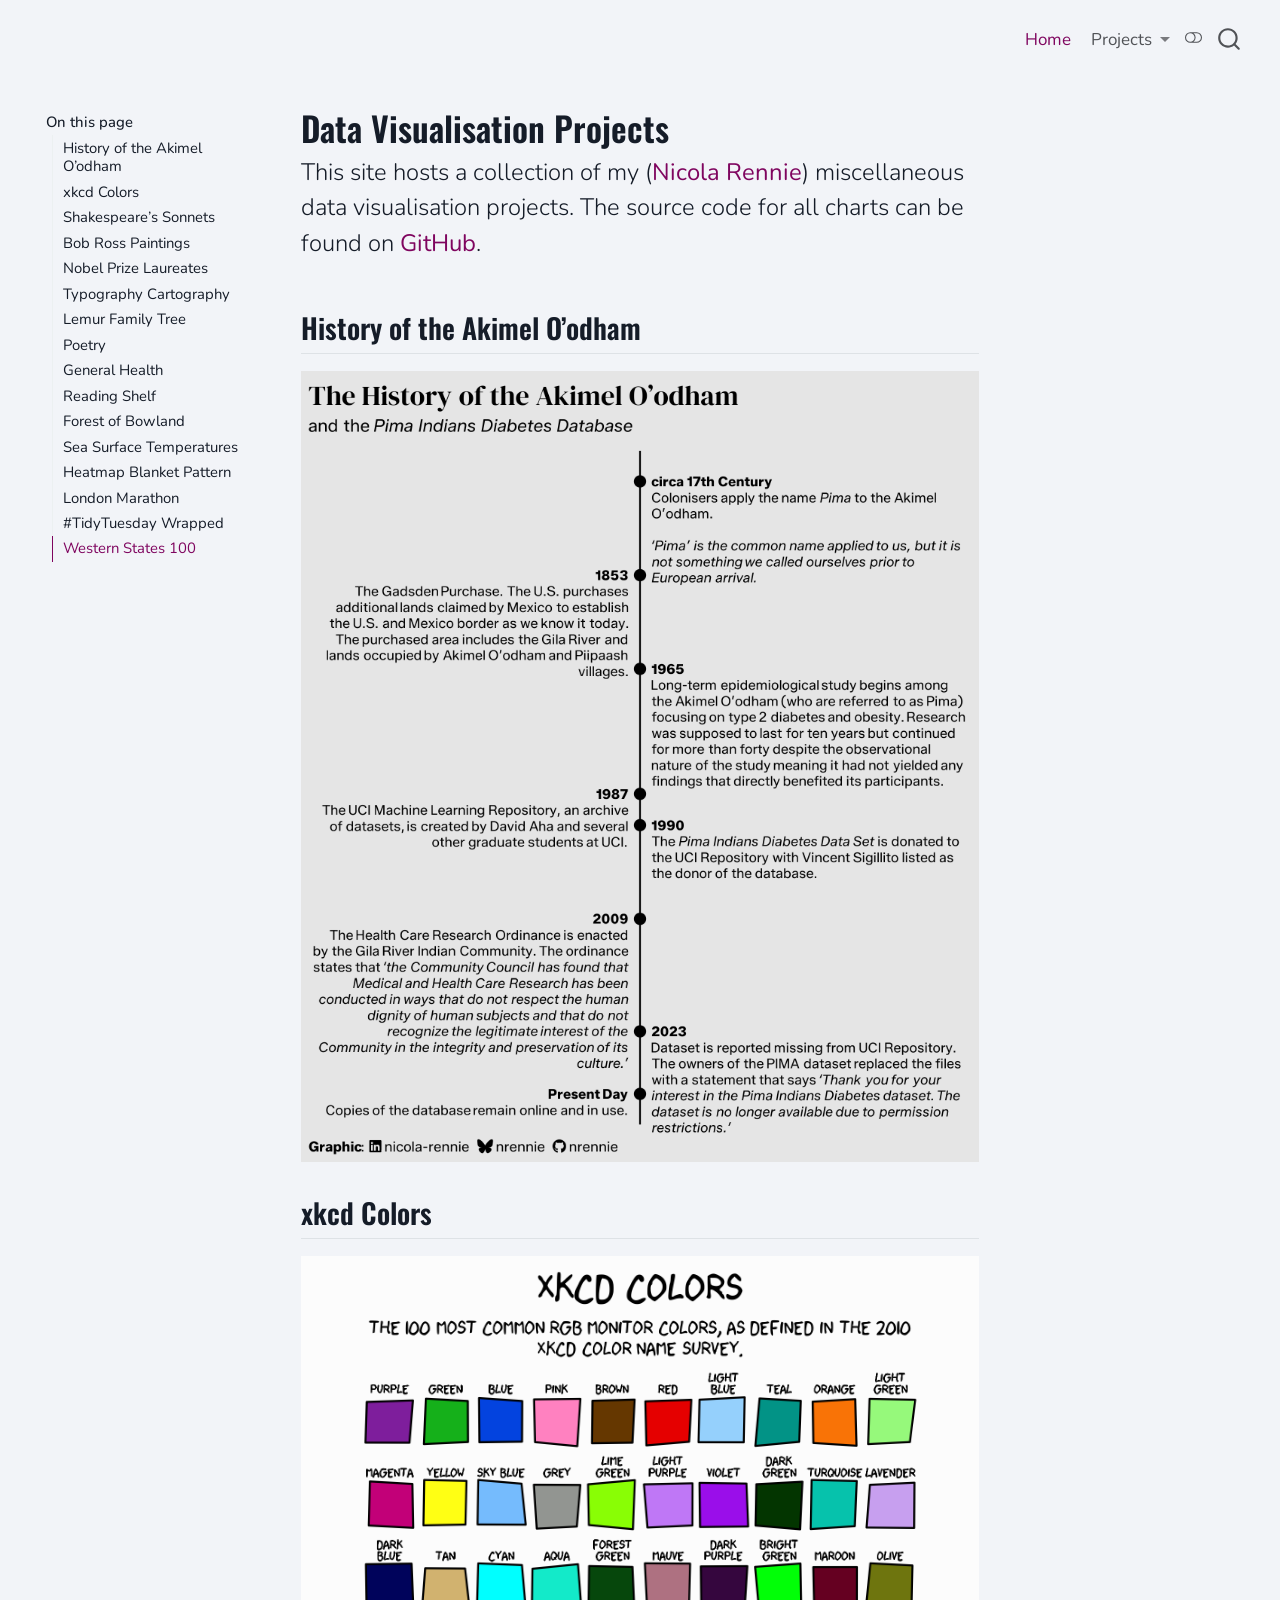
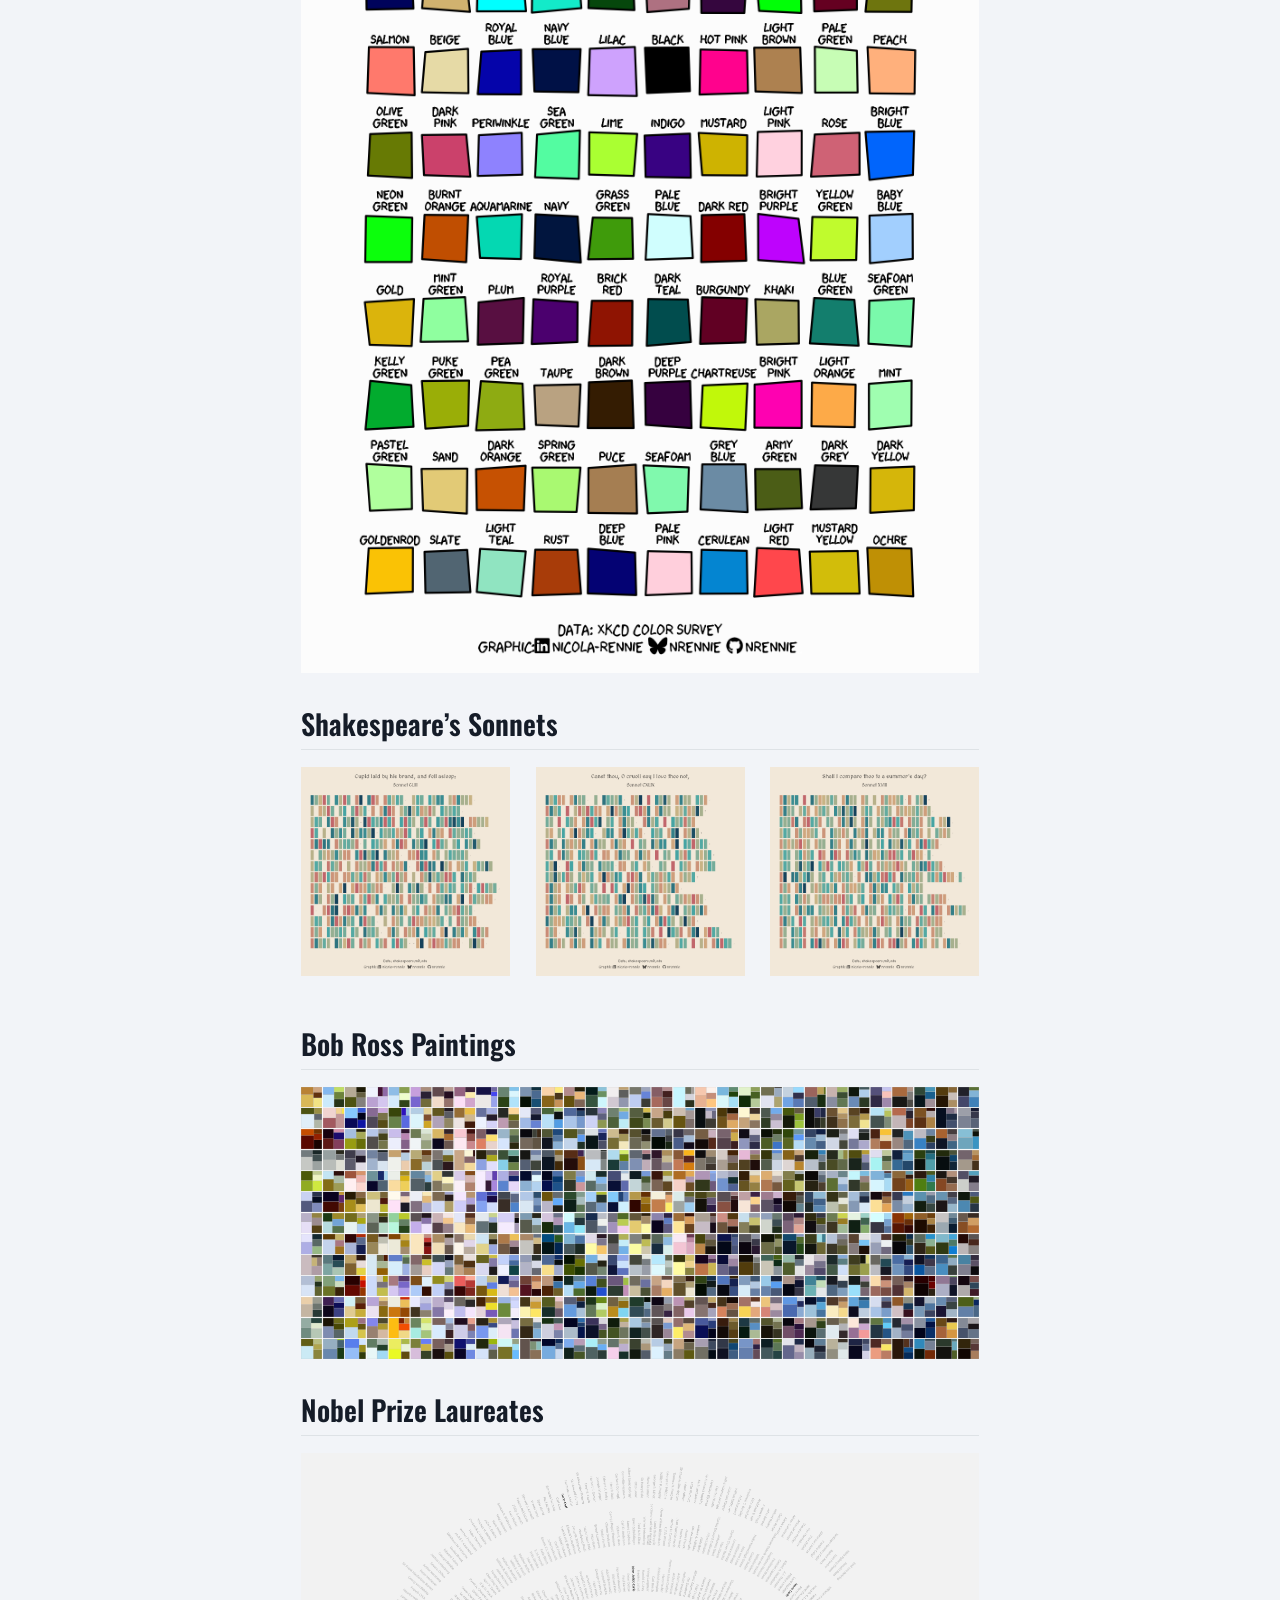
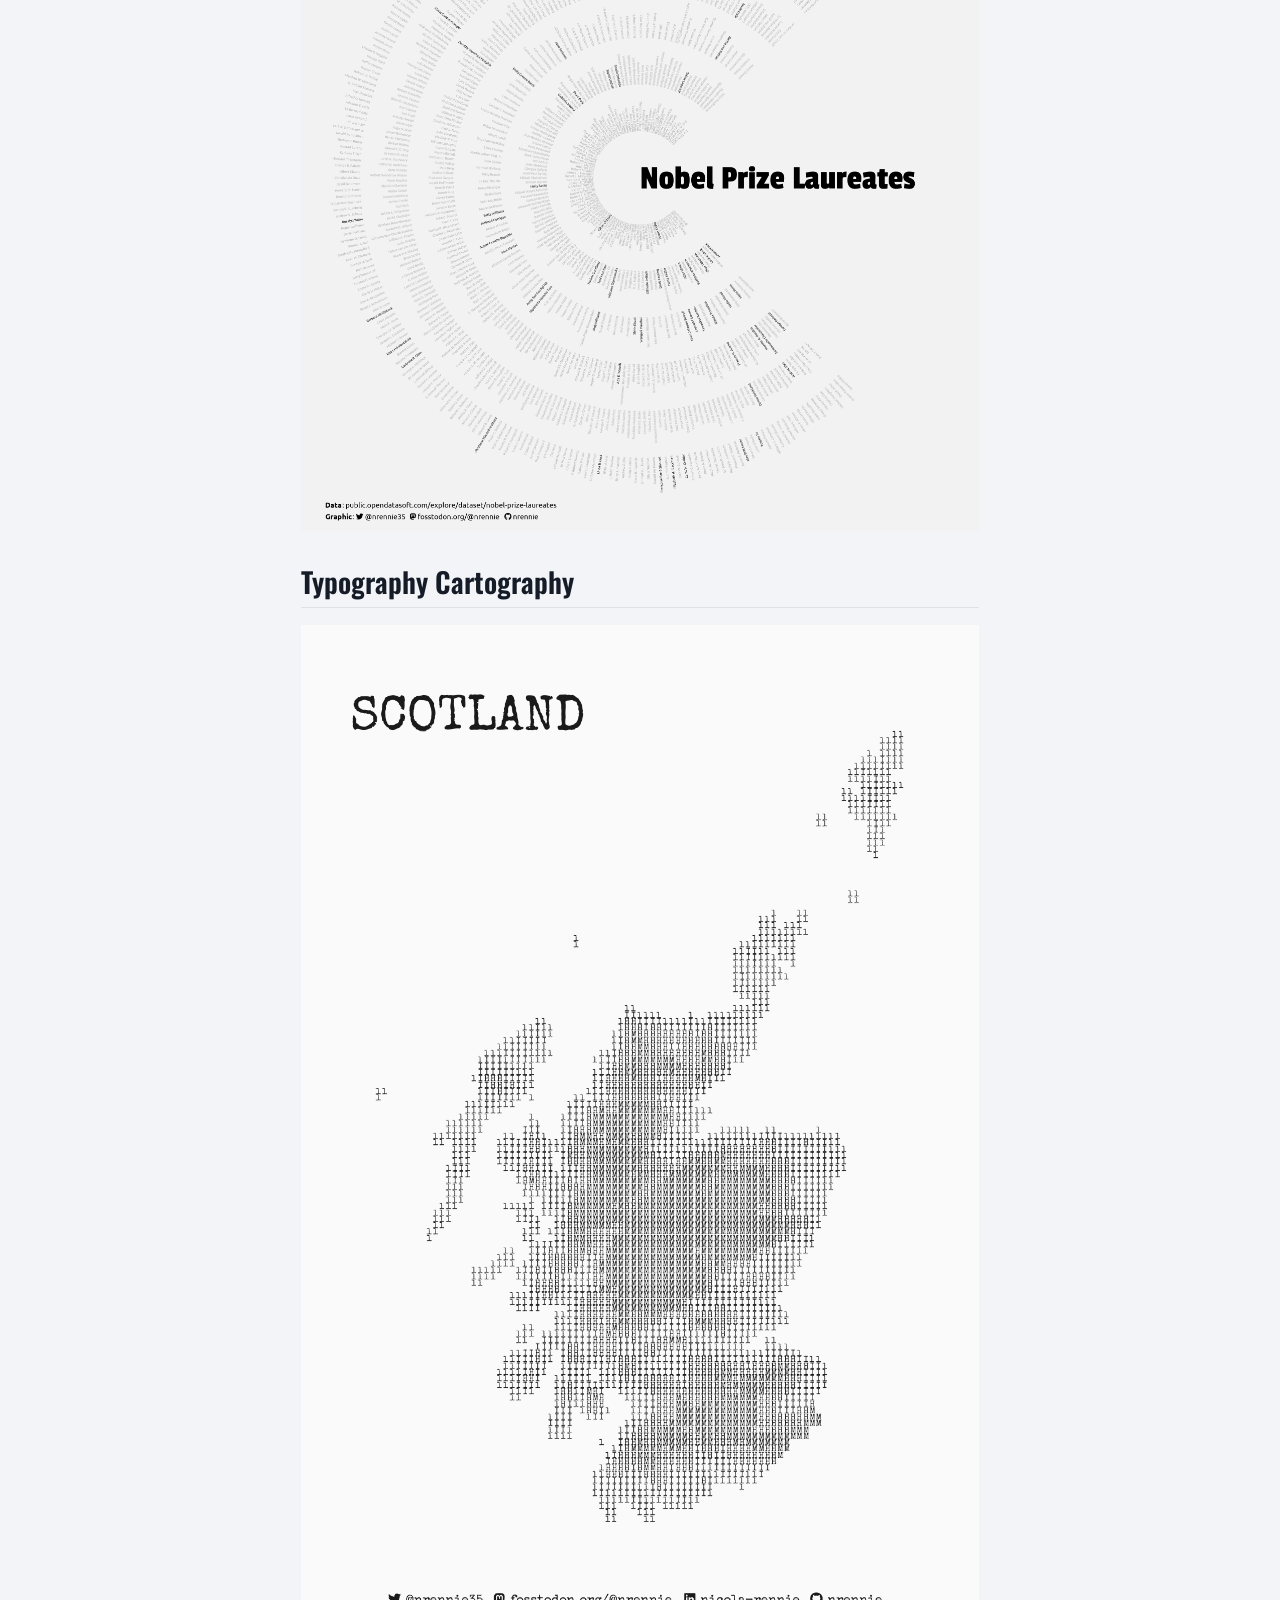
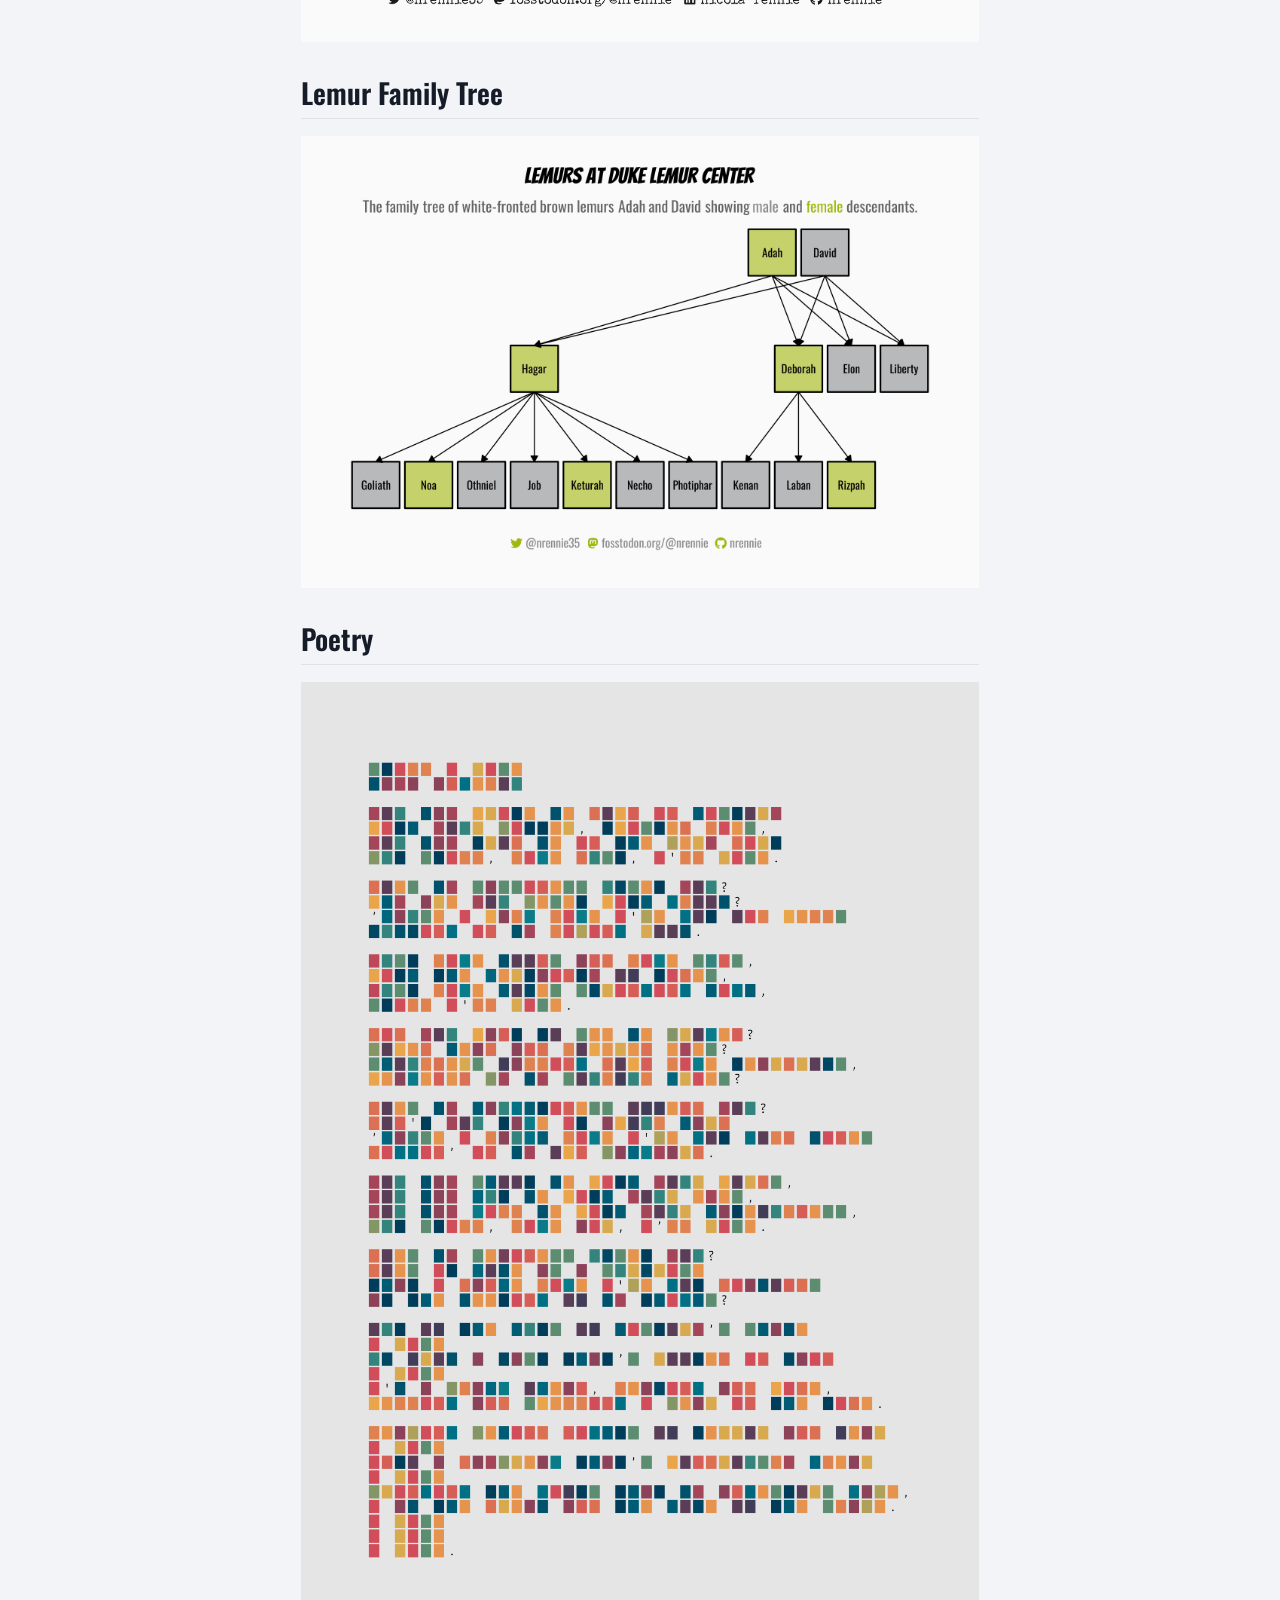
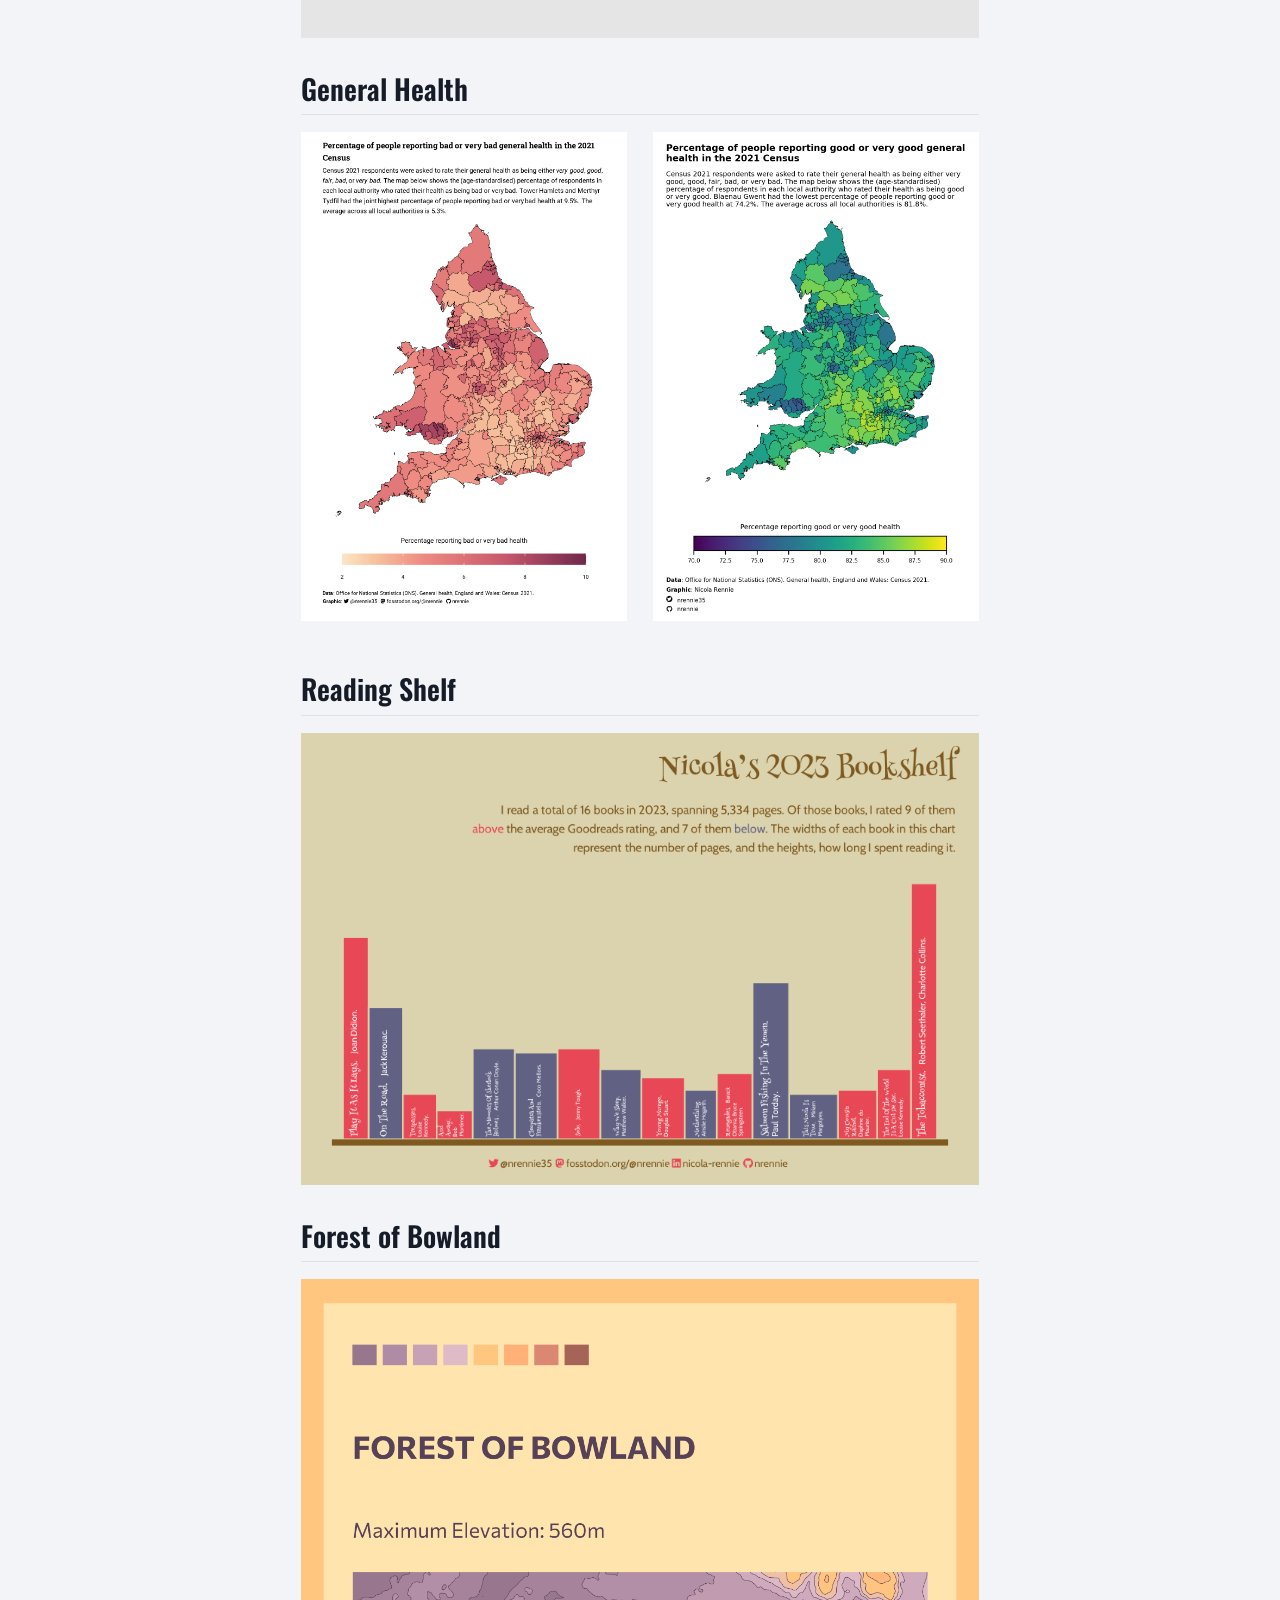
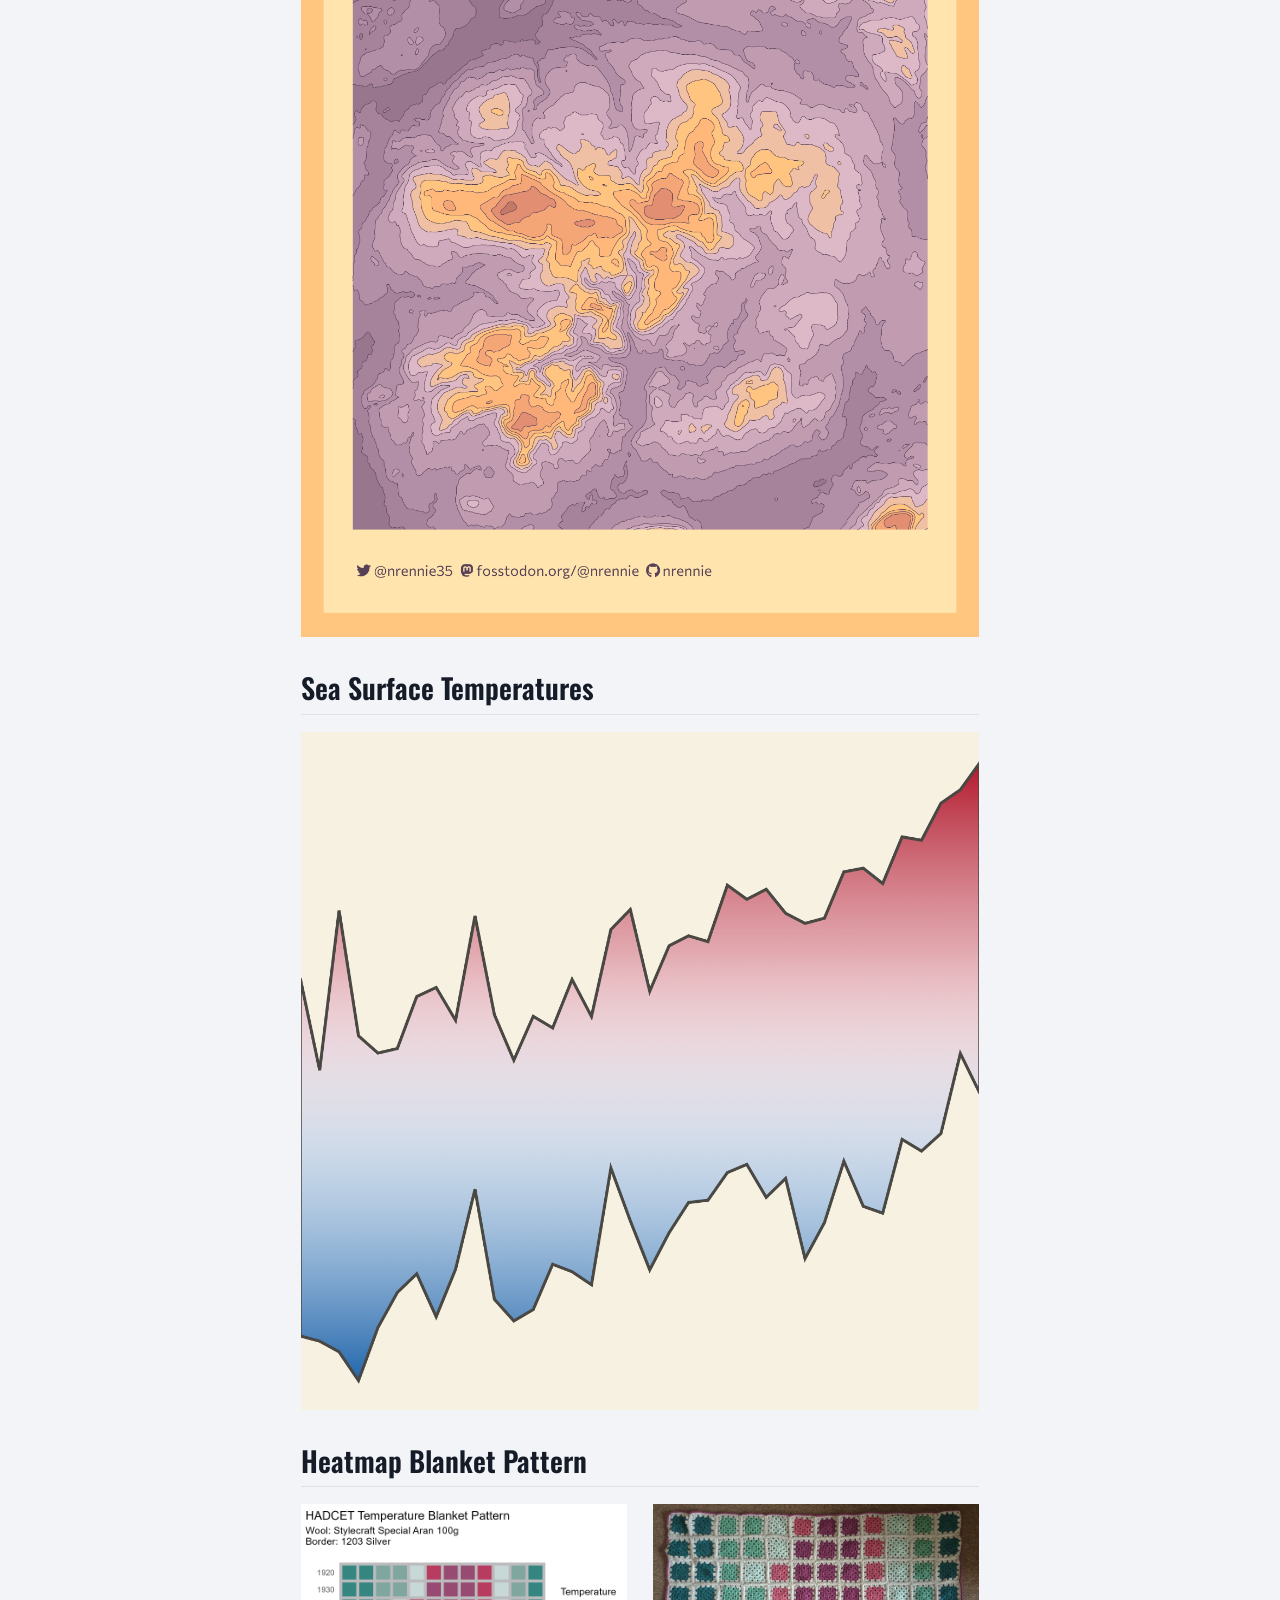
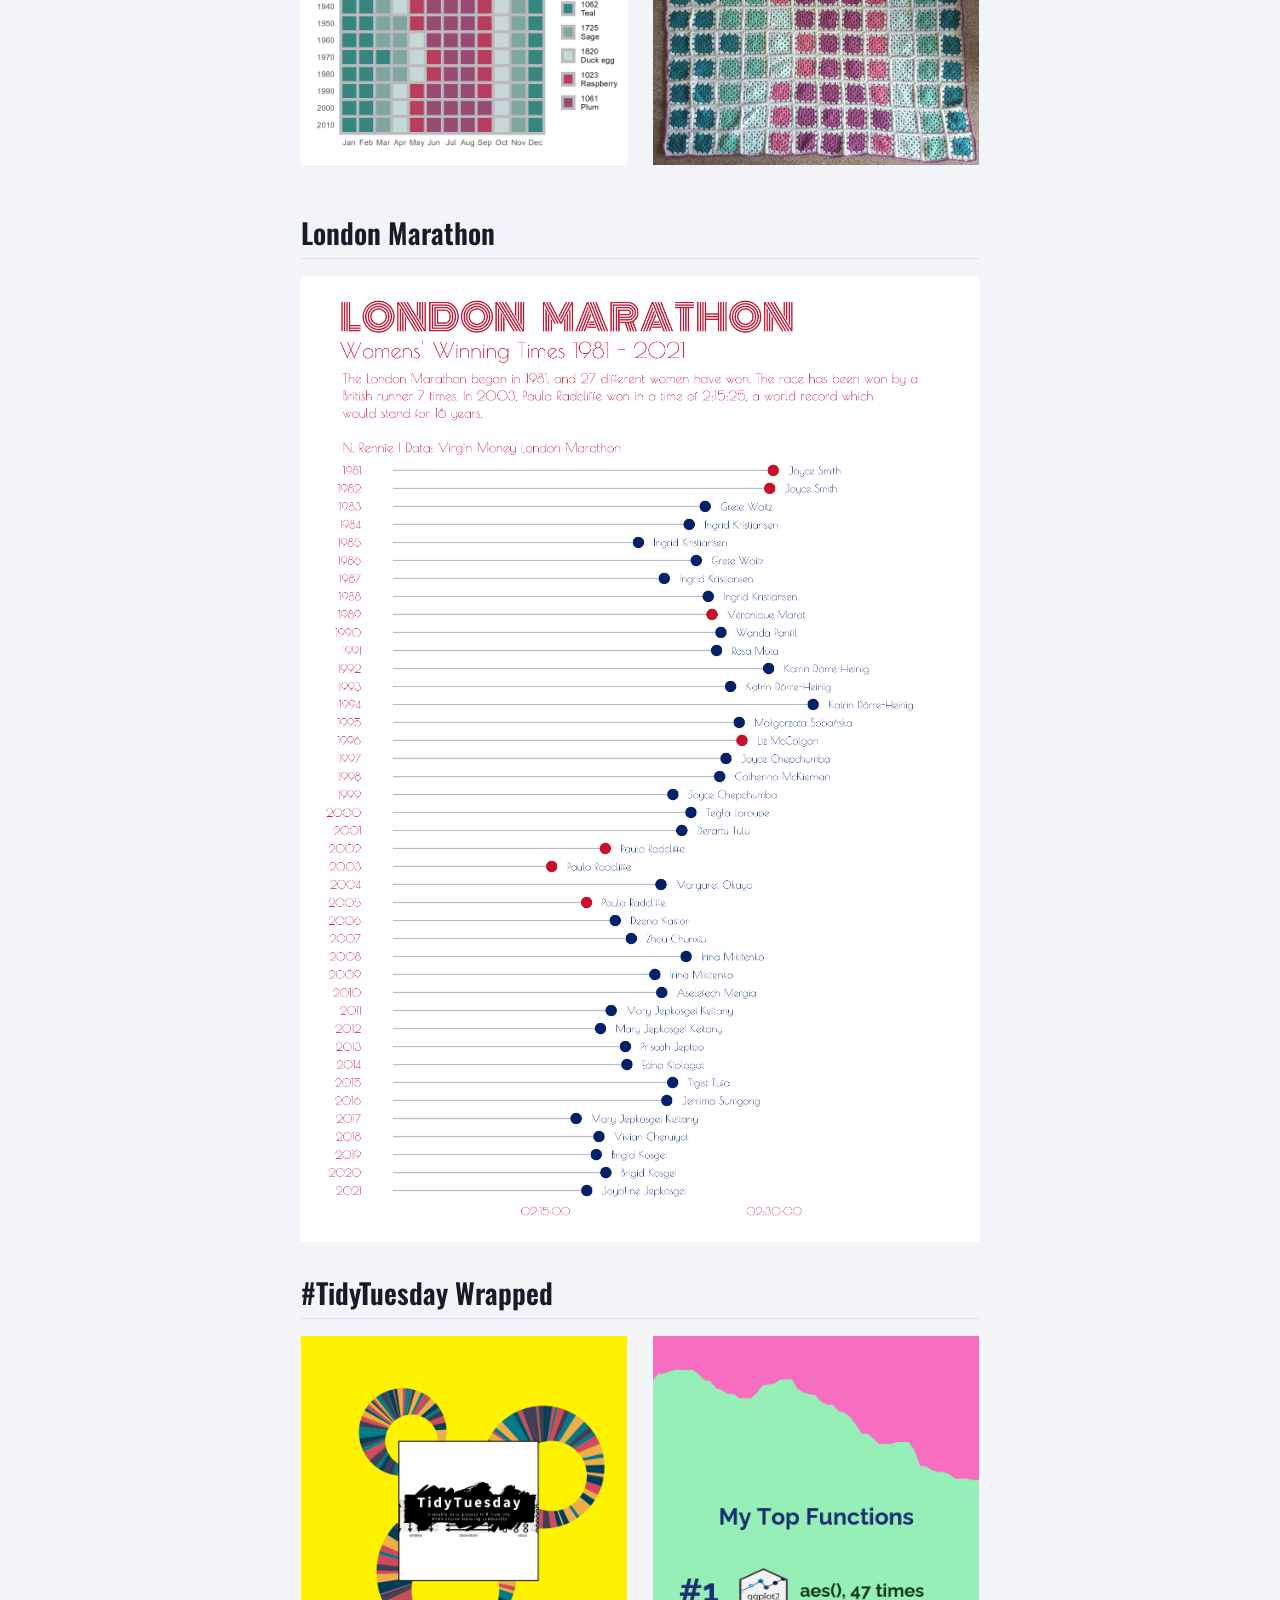
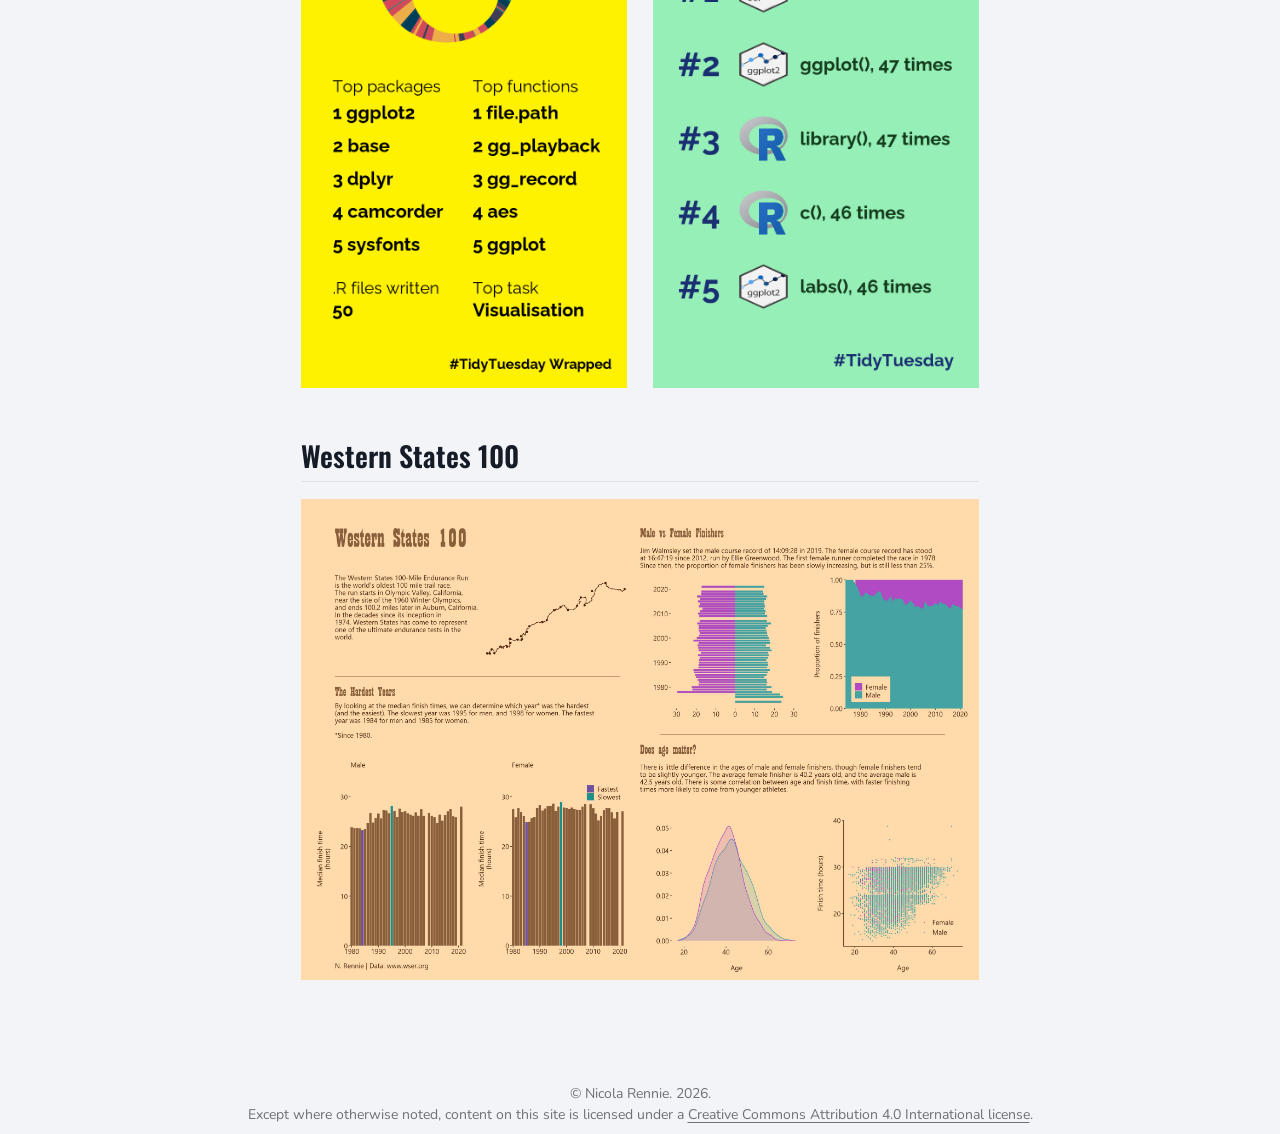
==== docs/index.html @ d9560c00 "Restructure as Quarto document" ====
<!DOCTYPE html>
<html xmlns="http://www.w3.org/1999/xhtml" lang="en" xml:lang="en"><head>

<meta charset="utf-8">
<meta name="generator" content="quarto-1.9.37">

<meta name="viewport" content="width=device-width, initial-scale=1.0, user-scalable=yes">


<title>Data Visualisation Projects</title>
<style>
/* Default styles provided by pandoc.
** See https://pandoc.org/MANUAL.html#variables-for-html for config info.
*/
code{white-space: pre-wrap;}
span.smallcaps{font-variant: small-caps;}
div.columns{display: flex; gap: min(4vw, 1.5em);}
div.column{flex: auto; overflow-x: auto;}
div.hanging-indent{margin-left: 1.5em; text-indent: -1.5em;}
ul.task-list{list-style: none;}
ul.task-list li input[type="checkbox"] {
  width: 0.8em;
  margin: 0 0.8em 0.2em -1em; /* quarto-specific, see https://github.com/quarto-dev/quarto-cli/issues/4556 */ 
  vertical-align: middle;
}
</style>


<script src="site_libs/quarto-nav/quarto-nav.js"></script>
<script src="site_libs/quarto-nav/headroom.min.js"></script>
<script src="site_libs/clipboard/clipboard.min.js"></script>
<script src="site_libs/quarto-search/autocomplete.umd.js"></script>
<script src="site_libs/quarto-search/fuse.min.js"></script>
<script src="site_libs/quarto-search/quarto-search.js"></script>
<meta name="quarto:offset" content="./">
<link href="./assets/img/favicon.ico" rel="icon">
<script src="site_libs/quarto-html/quarto.js" type="module"></script>
<script src="site_libs/quarto-html/tabsets/tabsets.js" type="module"></script>
<script src="site_libs/quarto-html/popper.min.js"></script>
<script src="site_libs/quarto-html/tippy.umd.min.js"></script>
<script src="site_libs/quarto-html/anchor.min.js"></script>
<link href="site_libs/quarto-html/tippy.css" rel="stylesheet">
<link href="site_libs/quarto-html/quarto-syntax-highlighting-7f8f88aac4f3542376d5c11b86a4c14d.css" rel="stylesheet" class="quarto-color-scheme" id="quarto-text-highlighting-styles">
<link href="site_libs/quarto-html/quarto-syntax-highlighting-dark-d0ae9245876894da5ac7e18953ecc5cc.css" rel="stylesheet" class="quarto-color-scheme quarto-color-alternate" id="quarto-text-highlighting-styles">
<link href="site_libs/quarto-html/quarto-syntax-highlighting-7f8f88aac4f3542376d5c11b86a4c14d.css" rel="stylesheet" class="quarto-color-scheme-extra" id="quarto-text-highlighting-styles">
<script src="site_libs/bootstrap/bootstrap.min.js"></script>
<link href="site_libs/bootstrap/bootstrap-icons.css" rel="stylesheet">
<link href="site_libs/bootstrap/bootstrap-d3861fdf98f8aa95721e60f5baf37413.min.css" rel="stylesheet" append-hash="true" class="quarto-color-scheme" id="quarto-bootstrap" data-mode="light">
<link href="site_libs/bootstrap/bootstrap-dark-91716ad27bab5d5574731ce54b384f18.min.css" rel="stylesheet" append-hash="true" class="quarto-color-scheme quarto-color-alternate" id="quarto-bootstrap" data-mode="dark">
<link href="site_libs/bootstrap/bootstrap-d3861fdf98f8aa95721e60f5baf37413.min.css" rel="stylesheet" append-hash="true" class="quarto-color-scheme-extra" id="quarto-bootstrap" data-mode="light">
<script src="site_libs/quarto-contrib/glightbox/glightbox.min.js"></script>
<link href="site_libs/quarto-contrib/glightbox/glightbox.min.css" rel="stylesheet">
<link href="site_libs/quarto-contrib/glightbox/lightbox.css" rel="stylesheet">
<script id="quarto-search-options" type="application/json">{
  "location": "navbar",
  "copy-button": false,
  "collapse-after": 3,
  "panel-placement": "end",
  "type": "overlay",
  "limit": 50,
  "keyboard-shortcut": [
    "f",
    "/",
    "s"
  ],
  "show-item-context": false,
  "language": {
    "search-no-results-text": "No results",
    "search-matching-documents-text": "matching documents",
    "search-copy-link-title": "Copy link to search",
    "search-hide-matches-text": "Hide additional matches",
    "search-more-match-text": "more match in this document",
    "search-more-matches-text": "more matches in this document",
    "search-clear-button-title": "Clear",
    "search-text-placeholder": "",
    "search-detached-cancel-button-title": "Cancel",
    "search-submit-button-title": "Submit",
    "search-label": "Search"
  }
}</script>


<meta property="og:title" content="Data Visualisation Projects">
<meta property="og:description" content="This site hosts a collection of my (Nicola Rennie) miscellaneous data visualisation projects. The source code for all charts can be found on GitHub.">
<meta property="og:image" content="History of the Akimel O’odham/images/history.png">
<meta name="twitter:title" content="Data Visualisation Projects">
<meta name="twitter:description" content="This site hosts a collection of my (Nicola Rennie) miscellaneous data visualisation projects. The source code for all charts can be found on GitHub.">
<meta name="twitter:image" content="History of the Akimel O’odham/images/history.png">
<meta name="twitter:card" content="summary_large_image">
</head>

<body class="floating nav-fixed quarto-light"><script id="quarto-html-before-body" type="application/javascript">
    const toggleBodyColorMode = (bsSheetEl) => {
      const mode = bsSheetEl.getAttribute("data-mode");
      const bodyEl = window.document.querySelector("body");
      if (mode === "dark") {
        bodyEl.classList.add("quarto-dark");
        bodyEl.classList.remove("quarto-light");
      } else {
        bodyEl.classList.add("quarto-light");
        bodyEl.classList.remove("quarto-dark");
      }
    }
    const toggleBodyColorPrimary = () => {
      const bsSheetEl = window.document.querySelector("link#quarto-bootstrap:not([rel=disabled-stylesheet])");
      if (bsSheetEl) {
        toggleBodyColorMode(bsSheetEl);
      }
    }
    const setColorSchemeToggle = (alternate) => {
      const toggles = window.document.querySelectorAll('.quarto-color-scheme-toggle');
      for (let i=0; i < toggles.length; i++) {
        const toggle = toggles[i];
        if (toggle) {
          if (alternate) {
            toggle.classList.add("alternate");
          } else {
            toggle.classList.remove("alternate");
          }
        }
      }
    };
    const toggleColorMode = (alternate) => {
      // Switch the stylesheets
      const primaryStylesheets = window.document.querySelectorAll('link.quarto-color-scheme:not(.quarto-color-alternate)');
      const alternateStylesheets = window.document.querySelectorAll('link.quarto-color-scheme.quarto-color-alternate');
      manageTransitions('#quarto-margin-sidebar .nav-link', false);
      if (alternate) {
        // note: dark is layered on light, we don't disable primary!
        enableStylesheet(alternateStylesheets);
        for (const sheetNode of alternateStylesheets) {
          if (sheetNode.id === "quarto-bootstrap") {
            toggleBodyColorMode(sheetNode);
          }
        }
      } else {
        disableStylesheet(alternateStylesheets);
        enableStylesheet(primaryStylesheets)
        toggleBodyColorPrimary();
      }
      manageTransitions('#quarto-margin-sidebar .nav-link', true);
      // Switch the toggles
      setColorSchemeToggle(alternate)
      // Hack to workaround the fact that safari doesn't
      // properly recolor the scrollbar when toggling (#1455)
      if (navigator.userAgent.indexOf('Safari') > 0 && navigator.userAgent.indexOf('Chrome') == -1) {
        manageTransitions("body", false);
        window.scrollTo(0, 1);
        setTimeout(() => {
          window.scrollTo(0, 0);
          manageTransitions("body", true);
        }, 40);
      }
    }
    const disableStylesheet = (stylesheets) => {
      for (let i=0; i < stylesheets.length; i++) {
        const stylesheet = stylesheets[i];
        stylesheet.rel = 'disabled-stylesheet';
      }
    }
    const enableStylesheet = (stylesheets) => {
      for (let i=0; i < stylesheets.length; i++) {
        const stylesheet = stylesheets[i];
        if(stylesheet.rel !== 'stylesheet') { // for Chrome, which will still FOUC without this check
          stylesheet.rel = 'stylesheet';
        }
      }
    }
    const manageTransitions = (selector, allowTransitions) => {
      const els = window.document.querySelectorAll(selector);
      for (let i=0; i < els.length; i++) {
        const el = els[i];
        if (allowTransitions) {
          el.classList.remove('notransition');
        } else {
          el.classList.add('notransition');
        }
      }
    }
    const isFileUrl = () => {
      return window.location.protocol === 'file:';
    }
    const hasAlternateSentinel = () => {
      let styleSentinel = getColorSchemeSentinel();
      if (styleSentinel !== null) {
        return styleSentinel === "alternate";
      } else {
        return false;
      }
    }
    const setStyleSentinel = (alternate) => {
      const value = alternate ? "alternate" : "default";
      if (!isFileUrl()) {
        window.localStorage.setItem("quarto-color-scheme", value);
      } else {
        localAlternateSentinel = value;
      }
    }
    const getColorSchemeSentinel = () => {
      if (!isFileUrl()) {
        const storageValue = window.localStorage.getItem("quarto-color-scheme");
        return storageValue != null ? storageValue : localAlternateSentinel;
      } else {
        return localAlternateSentinel;
      }
    }
    const toggleGiscusIfUsed = (isAlternate, darkModeDefault) => {
      const baseTheme = document.querySelector('#giscus-base-theme')?.value ?? 'light';
      const alternateTheme = document.querySelector('#giscus-alt-theme')?.value ?? 'dark';
      let newTheme = '';
      if(authorPrefersDark) {
        newTheme = isAlternate ? baseTheme : alternateTheme;
      } else {
        newTheme = isAlternate ? alternateTheme : baseTheme;
      }
      const changeGiscusTheme = () => {
        // From: https://github.com/giscus/giscus/issues/336
        const sendMessage = (message) => {
          const iframe = document.querySelector('iframe.giscus-frame');
          if (!iframe) return;
          iframe.contentWindow.postMessage({ giscus: message }, 'https://giscus.app');
        }
        sendMessage({
          setConfig: {
            theme: newTheme
          }
        });
      }
      const isGiscussLoaded = window.document.querySelector('iframe.giscus-frame') !== null;
      if (isGiscussLoaded) {
        changeGiscusTheme();
      }
    };
    const authorPrefersDark = false;
    const queryPrefersDark = window.matchMedia('(prefers-color-scheme: dark)');
    const darkModeDefault = queryPrefersDark.matches;
      document.querySelector('link#quarto-text-highlighting-styles.quarto-color-scheme-extra').rel = 'disabled-stylesheet';
      document.querySelector('link#quarto-bootstrap.quarto-color-scheme-extra').rel = 'disabled-stylesheet';
    let localAlternateSentinel = darkModeDefault ? 'alternate' : 'default';
    // Dark / light mode switch
    window.quartoToggleColorScheme = () => {
      // Read the current dark / light value
      let toAlternate = !hasAlternateSentinel();
      toggleColorMode(toAlternate);
      setStyleSentinel(toAlternate);
      toggleGiscusIfUsed(toAlternate, darkModeDefault);
      window.dispatchEvent(new Event('resize'));
    };
    queryPrefersDark.addEventListener("change", e => {
      if(window.localStorage.getItem("quarto-color-scheme") !== null)
        return;
      const alternate = e.matches
      toggleColorMode(alternate);
      localAlternateSentinel = e.matches ? 'alternate' : 'default'; // this is used alongside local storage!
      toggleGiscusIfUsed(alternate, darkModeDefault);
    });
    // Switch to dark mode if need be
    if (hasAlternateSentinel()) {
      toggleColorMode(true);
    } else {
      toggleColorMode(false);
    }
  </script>

<div id="quarto-search-results"></div>
  <header id="quarto-header" class="headroom fixed-top">
    <nav class="navbar navbar-expand-lg " data-bs-theme="dark">
      <div class="navbar-container container-fluid">
            <div id="quarto-search" class="" title="Search"></div>
          <button class="navbar-toggler" type="button" data-bs-toggle="collapse" data-bs-target="#navbarCollapse" aria-controls="navbarCollapse" role="menu" aria-expanded="false" aria-label="Toggle navigation" onclick="if (window.quartoToggleHeadroom) { window.quartoToggleHeadroom(); }">
  <span class="navbar-toggler-icon"></span>
</button>
          <div class="collapse navbar-collapse" id="navbarCollapse">
            <ul class="navbar-nav navbar-nav-scroll ms-auto">
  <li class="nav-item">
    <a class="nav-link active" href="./index.html" aria-current="page"> 
<span class="menu-text">Home</span></a>
  </li>  
  <li class="nav-item dropdown ">
    <a class="nav-link dropdown-toggle" href="#" id="nav-menu-projects" role="link" data-bs-toggle="dropdown" aria-expanded="false">
 <span class="menu-text">Projects</span>
    </a>
    <ul class="dropdown-menu dropdown-menu-end" aria-labelledby="nav-menu-projects">    
        <li>
    <a class="dropdown-item" href="./local-council-elections/index.html">
 <span class="dropdown-text">Local council elections</span></a>
  </li>  
    </ul>
  </li>
</ul>
          </div> <!-- /navcollapse -->
            <div class="quarto-navbar-tools">
  <a href="" class="quarto-color-scheme-toggle quarto-navigation-tool  px-1" onclick="window.quartoToggleColorScheme(); return false;" title="Toggle dark mode"><i class="bi"></i></a>
</div>
      </div> <!-- /container-fluid -->
    </nav>
</header>
<!-- content -->
<div id="quarto-content" class="quarto-container page-columns page-rows-contents page-layout-article page-navbar">
<!-- sidebar -->
  <nav id="quarto-sidebar" class="sidebar collapse collapse-horizontal quarto-sidebar-collapse-item sidebar-navigation floating overflow-auto">
    <nav id="TOC" role="doc-toc" class="toc-active">
    <h2 id="toc-title">On this page</h2>
   
  <ul>
  <li><a href="#history-of-the-akimel-oodham" id="toc-history-of-the-akimel-oodham" class="nav-link active" data-scroll-target="#history-of-the-akimel-oodham">History of the Akimel O’odham</a></li>
  <li><a href="#xkcd-colors" id="toc-xkcd-colors" class="nav-link" data-scroll-target="#xkcd-colors">xkcd Colors</a></li>
  <li><a href="#shakespeares-sonnets" id="toc-shakespeares-sonnets" class="nav-link" data-scroll-target="#shakespeares-sonnets">Shakespeare’s Sonnets</a></li>
  <li><a href="#bob-ross-paintings" id="toc-bob-ross-paintings" class="nav-link" data-scroll-target="#bob-ross-paintings">Bob Ross Paintings</a></li>
  <li><a href="#nobel-prize-laureates" id="toc-nobel-prize-laureates" class="nav-link" data-scroll-target="#nobel-prize-laureates">Nobel Prize Laureates</a></li>
  <li><a href="#typography-cartography" id="toc-typography-cartography" class="nav-link" data-scroll-target="#typography-cartography">Typography Cartography</a></li>
  <li><a href="#lemur-family-tree" id="toc-lemur-family-tree" class="nav-link" data-scroll-target="#lemur-family-tree">Lemur Family Tree</a></li>
  <li><a href="#poetry" id="toc-poetry" class="nav-link" data-scroll-target="#poetry">Poetry</a></li>
  <li><a href="#general-health" id="toc-general-health" class="nav-link" data-scroll-target="#general-health">General Health</a></li>
  <li><a href="#reading-shelf" id="toc-reading-shelf" class="nav-link" data-scroll-target="#reading-shelf">Reading Shelf</a></li>
  <li><a href="#forest-of-bowland" id="toc-forest-of-bowland" class="nav-link" data-scroll-target="#forest-of-bowland">Forest of Bowland</a></li>
  <li><a href="#sea-surface-temperatures" id="toc-sea-surface-temperatures" class="nav-link" data-scroll-target="#sea-surface-temperatures">Sea Surface Temperatures</a></li>
  <li><a href="#heatmap-blanket-pattern" id="toc-heatmap-blanket-pattern" class="nav-link" data-scroll-target="#heatmap-blanket-pattern">Heatmap Blanket Pattern</a></li>
  <li><a href="#london-marathon" id="toc-london-marathon" class="nav-link" data-scroll-target="#london-marathon">London Marathon</a></li>
  <li><a href="#tidytuesday-wrapped" id="toc-tidytuesday-wrapped" class="nav-link" data-scroll-target="#tidytuesday-wrapped">#TidyTuesday Wrapped</a></li>
  <li><a href="#western-states-100" id="toc-western-states-100" class="nav-link" data-scroll-target="#western-states-100">Western States 100</a></li>
  </ul>
</nav>
</nav>
<div id="quarto-sidebar-glass" class="quarto-sidebar-collapse-item" data-bs-toggle="collapse" data-bs-target=".quarto-sidebar-collapse-item"></div>
<!-- margin-sidebar -->
    <div id="quarto-margin-sidebar" class="sidebar margin-sidebar zindex-bottom">
    </div>
<!-- main -->
<main class="content" id="quarto-document-content">


<header id="title-block-header" class="quarto-title-block default">
<div class="quarto-title">
<h1 class="title">Data Visualisation Projects</h1>
<p class="subtitle lead">This site hosts a collection of my (<a href="https://nrennie.rbind.io/">Nicola Rennie</a>) miscellaneous data visualisation projects. The source code for all charts can be found on <a href="https://github.com/nrennie/data-viz-projects">GitHub</a>.</p>
</div>



<div class="quarto-title-meta">

    
  
    
  </div>
  


</header>


<section id="history-of-the-akimel-oodham" class="level2">
<h2 class="anchored" data-anchor-id="history-of-the-akimel-oodham">History of the Akimel O’odham</h2>
<p><a href="History of the Akimel O’odham/images/history.png" class="lightbox" data-gallery="quarto-lightbox-gallery-1"><img src="History of the Akimel O’odham/images/history.png" class="img-fluid" style="width:100.0%"></a></p>
</section>
<section id="xkcd-colors" class="level2">
<h2 class="anchored" data-anchor-id="xkcd-colors">xkcd Colors</h2>
<p><a href="xkcd Colors/images/xkcd-colors.png" class="lightbox" data-gallery="quarto-lightbox-gallery-2"><img src="xkcd Colors/images/xkcd-colors.png" class="img-fluid" style="width:100.0%"></a></p>
</section>
<section id="shakespeares-sonnets" class="level2">
<h2 class="anchored" data-anchor-id="shakespeares-sonnets">Shakespeare’s Sonnets</h2>
<div class="grid">
<div class="g-col-12 g-col-md-4">
<p><a href="Shakespeare's Sonnets/images/sonnetCLIII.png" class="lightbox" data-gallery="quarto-lightbox-gallery-3"><img src="Shakespeare's Sonnets/images/sonnetCLIII.png" class="img-fluid" style="width:100.0%"></a></p>
</div>
<div class="g-col-12 g-col-md-4">
<p><a href="Shakespeare's Sonnets/images/sonnetCXLIX.png" class="lightbox" data-gallery="quarto-lightbox-gallery-4"><img src="Shakespeare's Sonnets/images/sonnetCXLIX.png" class="img-fluid" style="width:100.0%"></a></p>
</div>
<div class="g-col-12 g-col-md-4">
<p><a href="Shakespeare's Sonnets/images/sonnetXVIII.png" class="lightbox" data-gallery="quarto-lightbox-gallery-5"><img src="Shakespeare's Sonnets/images/sonnetXVIII.png" class="img-fluid" style="width:100.0%"></a></p>
</div>
</div>
</section>
<section id="bob-ross-paintings" class="level2">
<h2 class="anchored" data-anchor-id="bob-ross-paintings">Bob Ross Paintings</h2>
<p><a href="Bob Ross Paintings/images/bob-ross-paintings.png" class="lightbox" data-gallery="quarto-lightbox-gallery-6"><img src="Bob Ross Paintings/images/bob-ross-paintings.png" class="img-fluid" style="width:100.0%"></a></p>
</section>
<section id="nobel-prize-laureates" class="level2">
<h2 class="anchored" data-anchor-id="nobel-prize-laureates">Nobel Prize Laureates</h2>
<p><a href="Nobel Prize Laureates/images/nobel_light_mode.png" class="lightbox" data-gallery="quarto-lightbox-gallery-7"><img src="Nobel Prize Laureates/images/nobel_light_mode.png" class="img-fluid" style="width:100.0%"></a></p>
</section>
<section id="typography-cartography" class="level2">
<h2 class="anchored" data-anchor-id="typography-cartography">Typography Cartography</h2>
<p><a href="Typography Cartography/images/typography-cartography.png" class="lightbox" data-gallery="quarto-lightbox-gallery-8"><img src="Typography Cartography/images/typography-cartography.png" class="img-fluid" style="width:100.0%"></a></p>
</section>
<section id="lemur-family-tree" class="level2">
<h2 class="anchored" data-anchor-id="lemur-family-tree">Lemur Family Tree</h2>
<p><a href="Lemur Family Tree/images/lemur-family-tree.png" class="lightbox" data-gallery="quarto-lightbox-gallery-9"><img src="Lemur Family Tree/images/lemur-family-tree.png" class="img-fluid" style="width:100.0%"></a></p>
</section>
<section id="poetry" class="level2">
<h2 class="anchored" data-anchor-id="poetry">Poetry</h2>
<p><a href="Poetry/images/still-i-rise.png" class="lightbox" data-gallery="quarto-lightbox-gallery-10"><img src="Poetry/images/still-i-rise.png" class="img-fluid" style="width:100.0%"></a></p>
</section>
<section id="general-health" class="level2">
<h2 class="anchored" data-anchor-id="general-health">General Health</h2>
<div class="grid">
<div class="g-col-12 g-col-md-6">
<p><a href="General Health/images/general-health-2021-census-a.png" class="lightbox" data-gallery="quarto-lightbox-gallery-11"><img src="General Health/images/general-health-2021-census-a.png" class="img-fluid" style="width:100.0%"></a></p>
</div>
<div class="g-col-12 g-col-md-6">
<p><a href="General Health/images/general-health-2021-census-b.png" class="lightbox" data-gallery="quarto-lightbox-gallery-12"><img src="General Health/images/general-health-2021-census-b.png" class="img-fluid" style="width:100.0%"></a></p>
</div>
</div>
</section>
<section id="reading-shelf" class="level2">
<h2 class="anchored" data-anchor-id="reading-shelf">Reading Shelf</h2>
<p><a href="Reading Shelf/images/reading-shelf.png" class="lightbox" data-gallery="quarto-lightbox-gallery-13"><img src="Reading Shelf/images/reading-shelf.png" class="img-fluid" style="width:100.0%"></a></p>
</section>
<section id="forest-of-bowland" class="level2">
<h2 class="anchored" data-anchor-id="forest-of-bowland">Forest of Bowland</h2>
<p><a href="Forest of Bowland/images/forest-of-bowland.png" class="lightbox" data-gallery="quarto-lightbox-gallery-14"><img src="Forest of Bowland/images/forest-of-bowland.png" class="img-fluid" style="width:100.0%"></a></p>
</section>
<section id="sea-surface-temperatures" class="level2">
<h2 class="anchored" data-anchor-id="sea-surface-temperatures">Sea Surface Temperatures</h2>
<p><a href="ESA Little Pictures/esa-little-pictures.png" class="lightbox" data-gallery="quarto-lightbox-gallery-15"><img src="ESA Little Pictures/esa-little-pictures.png" class="img-fluid" style="width:100.0%"></a></p>
</section>
<section id="heatmap-blanket-pattern" class="level2">
<h2 class="anchored" data-anchor-id="heatmap-blanket-pattern">Heatmap Blanket Pattern</h2>
<div class="grid">
<div class="g-col-12 g-col-md-6">
<p><a href="Heatmap Blanket Pattern/images/heatmap-blanket-pattern.png" class="lightbox" data-gallery="quarto-lightbox-gallery-16"><img src="Heatmap Blanket Pattern/images/heatmap-blanket-pattern.png" class="img-fluid" style="width:100.0%"></a></p>
</div>
<div class="g-col-12 g-col-md-6">
<p><a href="Heatmap Blanket Pattern/images/heatmap-blanket.jpg" class="lightbox" data-gallery="quarto-lightbox-gallery-17"><img src="Heatmap Blanket Pattern/images/heatmap-blanket.jpg" class="img-fluid" style="width:100.0%"></a></p>
</div>
</div>
</section>
<section id="london-marathon" class="level2">
<h2 class="anchored" data-anchor-id="london-marathon">London Marathon</h2>
<p><a href="London Marathon/images/london-marathon.jpg" class="lightbox" data-gallery="quarto-lightbox-gallery-18"><img src="London Marathon/images/london-marathon.jpg" class="img-fluid" style="width:100.0%"></a></p>
</section>
<section id="tidytuesday-wrapped" class="level2">
<h2 class="anchored" data-anchor-id="tidytuesday-wrapped">#TidyTuesday Wrapped</h2>
<div class="grid">
<div class="g-col-12 g-col-md-6">
<p><a href="TidyTuesday Wrapped/images/tidytuesday-wrapped-2023.png" class="lightbox" data-gallery="quarto-lightbox-gallery-19"><img src="TidyTuesday Wrapped/images/tidytuesday-wrapped-2023.png" class="img-fluid" style="width:100.0%"></a></p>
</div>
<div class="g-col-12 g-col-md-6">
<p><a href="TidyTuesday Wrapped/images/tidytuesday-wrapped-2022.png" class="lightbox" data-gallery="quarto-lightbox-gallery-20"><img src="TidyTuesday Wrapped/images/tidytuesday-wrapped-2022.png" class="img-fluid" style="width:100.0%"></a></p>
</div>
</div>
</section>
<section id="western-states-100" class="level2">
<h2 class="anchored" data-anchor-id="western-states-100">Western States 100</h2>
<p><a href="Western States 100/western-states-100.jpg" class="lightbox" data-gallery="quarto-lightbox-gallery-21"><img src="Western States 100/western-states-100.jpg" class="img-fluid" style="width:100.0%"></a></p>


</section>

</main> <!-- /main -->
<script id="quarto-html-after-body" type="application/javascript">
  window.document.addEventListener("DOMContentLoaded", function (event) {
    // Ensure there is a toggle, if there isn't float one in the top right
    if (window.document.querySelector('.quarto-color-scheme-toggle') === null) {
      const a = window.document.createElement('a');
      a.classList.add('top-right');
      a.classList.add('quarto-color-scheme-toggle');
      a.href = "";
      a.onclick = function() { try { window.quartoToggleColorScheme(); } catch {} return false; };
      const i = window.document.createElement("i");
      i.classList.add('bi');
      a.appendChild(i);
      window.document.body.appendChild(a);
    }
    setColorSchemeToggle(hasAlternateSentinel())
    const icon = "";
    const anchorJS = new window.AnchorJS();
    anchorJS.options = {
      placement: 'right',
      icon: icon
    };
    anchorJS.add('.anchored');
    const isCodeAnnotation = (el) => {
      for (const clz of el.classList) {
        if (clz.startsWith('code-annotation-')) {                     
          return true;
        }
      }
      return false;
    }
    const onCopySuccess = function(e) {
      // button target
      const button = e.trigger;
      // don't keep focus
      button.blur();
      // flash "checked"
      button.classList.add('code-copy-button-checked');
      var currentTitle = button.getAttribute("title");
      button.setAttribute("title", "Copied!");
      let tooltip;
      if (window.bootstrap) {
        button.setAttribute("data-bs-toggle", "tooltip");
        button.setAttribute("data-bs-placement", "left");
        button.setAttribute("data-bs-title", "Copied!");
        tooltip = new bootstrap.Tooltip(button, 
          { trigger: "manual", 
            customClass: "code-copy-button-tooltip",
            offset: [0, -8]});
        tooltip.show();    
      }
      setTimeout(function() {
        if (tooltip) {
          tooltip.hide();
          button.removeAttribute("data-bs-title");
          button.removeAttribute("data-bs-toggle");
          button.removeAttribute("data-bs-placement");
        }
        button.setAttribute("title", currentTitle);
        button.classList.remove('code-copy-button-checked');
      }, 1000);
      // clear code selection
      e.clearSelection();
    }
    const getTextToCopy = function(trigger) {
      const outerScaffold = trigger.parentElement.cloneNode(true);
      const codeEl = outerScaffold.querySelector('code');
      for (const childEl of codeEl.children) {
        if (isCodeAnnotation(childEl)) {
          childEl.remove();
        }
      }
      return codeEl.innerText;
    }
    const clipboard = new window.ClipboardJS('.code-copy-button:not([data-in-quarto-modal])', {
      text: getTextToCopy
    });
    clipboard.on('success', onCopySuccess);
    if (window.document.getElementById('quarto-embedded-source-code-modal')) {
      const clipboardModal = new window.ClipboardJS('.code-copy-button[data-in-quarto-modal]', {
        text: getTextToCopy,
        container: window.document.getElementById('quarto-embedded-source-code-modal')
      });
      clipboardModal.on('success', onCopySuccess);
    }
      var localhostRegex = new RegExp(/^(?:http|https):\/\/localhost\:?[0-9]*\//);
      var mailtoRegex = new RegExp(/^mailto:/);
        var filterRegex = new RegExp('/' + window.location.host + '/');
      var isInternal = (href) => {
          return filterRegex.test(href) || localhostRegex.test(href) || mailtoRegex.test(href);
      }
      // Inspect non-navigation links and adorn them if external
     var links = window.document.querySelectorAll('a[href]:not(.nav-link):not(.navbar-brand):not(.toc-action):not(.sidebar-link):not(.sidebar-item-toggle):not(.pagination-link):not(.no-external):not([aria-hidden]):not(.dropdown-item):not(.quarto-navigation-tool):not(.about-link)');
      for (var i=0; i<links.length; i++) {
        const link = links[i];
        if (!isInternal(link.href)) {
          // undo the damage that might have been done by quarto-nav.js in the case of
          // links that we want to consider external
          if (link.dataset.originalHref !== undefined) {
            link.href = link.dataset.originalHref;
          }
        }
      }
    function tippyHover(el, contentFn, onTriggerFn, onUntriggerFn) {
      const config = {
        allowHTML: true,
        maxWidth: 500,
        delay: 100,
        arrow: false,
        appendTo: function(el) {
            return el.parentElement;
        },
        interactive: true,
        interactiveBorder: 10,
        theme: 'quarto',
        placement: 'bottom-start',
      };
      if (contentFn) {
        config.content = contentFn;
      }
      if (onTriggerFn) {
        config.onTrigger = onTriggerFn;
      }
      if (onUntriggerFn) {
        config.onUntrigger = onUntriggerFn;
      }
      window.tippy(el, config); 
    }
    const noterefs = window.document.querySelectorAll('a[role="doc-noteref"]');
    for (var i=0; i<noterefs.length; i++) {
      const ref = noterefs[i];
      tippyHover(ref, function() {
        // use id or data attribute instead here
        let href = ref.getAttribute('data-footnote-href') || ref.getAttribute('href');
        try { href = new URL(href).hash; } catch {}
        const id = href.replace(/^#\/?/, "");
        const note = window.document.getElementById(id);
        if (note) {
          return note.innerHTML;
        } else {
          return "";
        }
      });
    }
    const xrefs = window.document.querySelectorAll('a.quarto-xref');
    const processXRef = (id, note) => {
      // Strip column container classes
      const stripColumnClz = (el) => {
        el.classList.remove("page-full", "page-columns");
        if (el.children) {
          for (const child of el.children) {
            stripColumnClz(child);
          }
        }
      }
      stripColumnClz(note)
      if (id === null || id.startsWith('sec-')) {
        // Special case sections, only their first couple elements
        const container = document.createElement("div");
        if (note.children && note.children.length > 2) {
          container.appendChild(note.children[0].cloneNode(true));
          for (let i = 1; i < note.children.length; i++) {
            const child = note.children[i];
            if (child.tagName === "P" && child.innerText === "") {
              continue;
            } else {
              container.appendChild(child.cloneNode(true));
              break;
            }
          }
          if (window.Quarto?.typesetMath) {
            window.Quarto.typesetMath(container);
          }
          return container.innerHTML
        } else {
          if (window.Quarto?.typesetMath) {
            window.Quarto.typesetMath(note);
          }
          return note.innerHTML;
        }
      } else {
        // Remove any anchor links if they are present
        const anchorLink = note.querySelector('a.anchorjs-link');
        if (anchorLink) {
          anchorLink.remove();
        }
        if (window.Quarto?.typesetMath) {
          window.Quarto.typesetMath(note);
        }
        if (note.classList.contains("callout")) {
          return note.outerHTML;
        } else {
          return note.innerHTML;
        }
      }
    }
    for (var i=0; i<xrefs.length; i++) {
      const xref = xrefs[i];
      tippyHover(xref, undefined, function(instance) {
        instance.disable();
        let url = xref.getAttribute('href');
        let hash = undefined; 
        if (url.startsWith('#')) {
          hash = url;
        } else {
          try { hash = new URL(url).hash; } catch {}
        }
        if (hash) {
          const id = hash.replace(/^#\/?/, "");
          const note = window.document.getElementById(id);
          if (note !== null) {
            try {
              const html = processXRef(id, note.cloneNode(true));
              instance.setContent(html);
            } finally {
              instance.enable();
              instance.show();
            }
          } else {
            // See if we can fetch this
            fetch(url.split('#')[0])
            .then(res => res.text())
            .then(html => {
              const parser = new DOMParser();
              const htmlDoc = parser.parseFromString(html, "text/html");
              const note = htmlDoc.getElementById(id);
              if (note !== null) {
                const html = processXRef(id, note);
                instance.setContent(html);
              } 
            }).finally(() => {
              instance.enable();
              instance.show();
            });
          }
        } else {
          // See if we can fetch a full url (with no hash to target)
          // This is a special case and we should probably do some content thinning / targeting
          fetch(url)
          .then(res => res.text())
          .then(html => {
            const parser = new DOMParser();
            const htmlDoc = parser.parseFromString(html, "text/html");
            const note = htmlDoc.querySelector('main.content');
            if (note !== null) {
              // This should only happen for chapter cross references
              // (since there is no id in the URL)
              // remove the first header
              if (note.children.length > 0 && note.children[0].tagName === "HEADER") {
                note.children[0].remove();
              }
              const html = processXRef(null, note);
              instance.setContent(html);
            } 
          }).finally(() => {
            instance.enable();
            instance.show();
          });
        }
      }, function(instance) {
      });
    }
        let selectedAnnoteEl;
        const selectorForAnnotation = ( cell, annotation) => {
          let cellAttr = 'data-code-cell="' + cell + '"';
          let lineAttr = 'data-code-annotation="' +  annotation + '"';
          const selector = 'span[' + cellAttr + '][' + lineAttr + ']';
          return selector;
        }
        const selectCodeLines = (annoteEl) => {
          const doc = window.document;
          const targetCell = annoteEl.getAttribute("data-target-cell");
          const targetAnnotation = annoteEl.getAttribute("data-target-annotation");
          const annoteSpan = window.document.querySelector(selectorForAnnotation(targetCell, targetAnnotation));
          const lines = annoteSpan.getAttribute("data-code-lines").split(",");
          const lineIds = lines.map((line) => {
            return targetCell + "-" + line;
          })
          let top = null;
          let height = null;
          let parent = null;
          if (lineIds.length > 0) {
              //compute the position of the single el (top and bottom and make a div)
              const el = window.document.getElementById(lineIds[0]);
              top = el.offsetTop;
              height = el.offsetHeight;
              parent = el.parentElement.parentElement;
            if (lineIds.length > 1) {
              const lastEl = window.document.getElementById(lineIds[lineIds.length - 1]);
              const bottom = lastEl.offsetTop + lastEl.offsetHeight;
              height = bottom - top;
            }
            if (top !== null && height !== null && parent !== null) {
              // cook up a div (if necessary) and position it 
              let div = window.document.getElementById("code-annotation-line-highlight");
              if (div === null) {
                div = window.document.createElement("div");
                div.setAttribute("id", "code-annotation-line-highlight");
                div.style.position = 'absolute';
                parent.appendChild(div);
              }
              div.style.top = top - 2 + "px";
              div.style.height = height + 4 + "px";
              div.style.left = 0;
              let gutterDiv = window.document.getElementById("code-annotation-line-highlight-gutter");
              if (gutterDiv === null) {
                gutterDiv = window.document.createElement("div");
                gutterDiv.setAttribute("id", "code-annotation-line-highlight-gutter");
                gutterDiv.style.position = 'absolute';
                const codeCell = window.document.getElementById(targetCell);
                const gutter = codeCell.querySelector('.code-annotation-gutter');
                gutter.appendChild(gutterDiv);
              }
              gutterDiv.style.top = top - 2 + "px";
              gutterDiv.style.height = height + 4 + "px";
            }
            selectedAnnoteEl = annoteEl;
          }
        };
        const unselectCodeLines = () => {
          const elementsIds = ["code-annotation-line-highlight", "code-annotation-line-highlight-gutter"];
          elementsIds.forEach((elId) => {
            const div = window.document.getElementById(elId);
            if (div) {
              div.remove();
            }
          });
          selectedAnnoteEl = undefined;
        };
          // Handle positioning of the toggle
      window.addEventListener(
        "resize",
        throttle(() => {
          elRect = undefined;
          if (selectedAnnoteEl) {
            selectCodeLines(selectedAnnoteEl);
          }
        }, 10)
      );
      function throttle(fn, ms) {
      let throttle = false;
      let timer;
        return (...args) => {
          if(!throttle) { // first call gets through
              fn.apply(this, args);
              throttle = true;
          } else { // all the others get throttled
              if(timer) clearTimeout(timer); // cancel #2
              timer = setTimeout(() => {
                fn.apply(this, args);
                timer = throttle = false;
              }, ms);
          }
        };
      }
        // Attach click handler to the DT
        const annoteDls = window.document.querySelectorAll('dt[data-target-cell]');
        for (const annoteDlNode of annoteDls) {
          annoteDlNode.addEventListener('click', (event) => {
            const clickedEl = event.target;
            if (clickedEl !== selectedAnnoteEl) {
              unselectCodeLines();
              const activeEl = window.document.querySelector('dt[data-target-cell].code-annotation-active');
              if (activeEl) {
                activeEl.classList.remove('code-annotation-active');
              }
              selectCodeLines(clickedEl);
              clickedEl.classList.add('code-annotation-active');
            } else {
              // Unselect the line
              unselectCodeLines();
              clickedEl.classList.remove('code-annotation-active');
            }
          });
        }
    const findCites = (el) => {
      const parentEl = el.parentElement;
      if (parentEl) {
        const cites = parentEl.dataset.cites;
        if (cites) {
          return {
            el,
            cites: cites.split(' ')
          };
        } else {
          return findCites(el.parentElement)
        }
      } else {
        return undefined;
      }
    };
    var bibliorefs = window.document.querySelectorAll('a[role="doc-biblioref"]');
    for (var i=0; i<bibliorefs.length; i++) {
      const ref = bibliorefs[i];
      const citeInfo = findCites(ref);
      if (citeInfo) {
        tippyHover(citeInfo.el, function() {
          var popup = window.document.createElement('div');
          citeInfo.cites.forEach(function(cite) {
            var citeDiv = window.document.createElement('div');
            citeDiv.classList.add('hanging-indent');
            citeDiv.classList.add('csl-entry');
            var biblioDiv = window.document.getElementById('ref-' + cite);
            if (biblioDiv) {
              citeDiv.innerHTML = biblioDiv.innerHTML;
            }
            popup.appendChild(citeDiv);
          });
          return popup.innerHTML;
        });
      }
    }
  });
  </script>
</div> <!-- /content -->
<footer class="footer">
  <div class="nav-footer">
    <div class="nav-footer-left">
      &nbsp;
    </div>   
    <div class="nav-footer-center">
<p>© Nicola Rennie. 2026.<br>Except where otherwise noted, content on this site is licensed under a <a href="https://creativecommons.org/licenses/by/4.0/">Creative Commons Attribution 4.0 International license</a>.</p>
</div>
    <div class="nav-footer-right">
      &nbsp;
    </div>
  </div>
</footer>
<script>var lightboxQuarto = GLightbox({"closeEffect":"zoom","descPosition":"bottom","loop":false,"openEffect":"zoom","selector":".lightbox"});
(function() {
  let previousOnload = window.onload;
  window.onload = () => {
    if (previousOnload) {
      previousOnload();
    }
    lightboxQuarto.on('slide_before_load', (data) => {
      const { slideIndex, slideNode, slideConfig, player, trigger } = data;
      const href = trigger.getAttribute('href');
      if (href !== null) {
        const imgEl = window.document.querySelector(`a[href="${href}"] img`);
        if (imgEl !== null) {
          const srcAttr = imgEl.getAttribute("src");
          if (srcAttr && srcAttr.startsWith("data:")) {
            slideConfig.href = srcAttr;
          }
        }
      } 
    });
  
    lightboxQuarto.on('slide_after_load', (data) => {
      const { slideIndex, slideNode, slideConfig, player, trigger } = data;
      if (window.Quarto?.typesetMath) {
        window.Quarto.typesetMath(slideNode);
      }
    });
  
  };
  
})();
          </script>




</body></html>
---- docs/site_libs/quarto-html/tippy.css ----
.tippy-box[data-animation=fade][data-state=hidden]{opacity:0}[data-tippy-root]{max-width:calc(100vw - 10px)}.tippy-box{position:relative;background-color:#333;color:#fff;border-radius:4px;font-size:14px;line-height:1.4;white-space:normal;outline:0;transition-property:transform,visibility,opacity}.tippy-box[data-placement^=top]>.tippy-arrow{bottom:0}.tippy-box[data-placement^=top]>.tippy-arrow:before{bottom:-7px;left:0;border-width:8px 8px 0;border-top-color:initial;transform-origin:center top}.tippy-box[data-placement^=bottom]>.tippy-arrow{top:0}.tippy-box[data-placement^=bottom]>.tippy-arrow:before{top:-7px;left:0;border-width:0 8px 8px;border-bottom-color:initial;transform-origin:center bottom}.tippy-box[data-placement^=left]>.tippy-arrow{right:0}.tippy-box[data-placement^=left]>.tippy-arrow:before{border-width:8px 0 8px 8px;border-left-color:initial;right:-7px;transform-origin:center left}.tippy-box[data-placement^=right]>.tippy-arrow{left:0}.tippy-box[data-placement^=right]>.tippy-arrow:before{left:-7px;border-width:8px 8px 8px 0;border-right-color:initial;transform-origin:center right}.tippy-box[data-inertia][data-state=visible]{transition-timing-function:cubic-bezier(.54,1.5,.38,1.11)}.tippy-arrow{width:16px;height:16px;color:#333}.tippy-arrow:before{content:"";position:absolute;border-color:transparent;border-style:solid}.tippy-content{position:relative;padding:5px 9px;z-index:1}
---- docs/site_libs/quarto-html/quarto-syntax-highlighting-7f8f88aac4f3542376d5c11b86a4c14d.css ----
/* quarto syntax highlight colors */
:root {
  --quarto-hl-ot-color: #003B4F;
  --quarto-hl-at-color: #657422;
  --quarto-hl-ss-color: #20794D;
  --quarto-hl-an-color: #5E5E5E;
  --quarto-hl-fu-color: #4758AB;
  --quarto-hl-st-color: #20794D;
  --quarto-hl-cf-color: #003B4F;
  --quarto-hl-op-color: #5E5E5E;
  --quarto-hl-er-color: #AD0000;
  --quarto-hl-bn-color: #AD0000;
  --quarto-hl-al-color: #AD0000;
  --quarto-hl-va-color: #111111;
  --quarto-hl-bu-color: inherit;
  --quarto-hl-ex-color: inherit;
  --quarto-hl-pp-color: #AD0000;
  --quarto-hl-in-color: #5E5E5E;
  --quarto-hl-vs-color: #20794D;
  --quarto-hl-wa-color: #5E5E5E;
  --quarto-hl-do-color: #5E5E5E;
  --quarto-hl-im-color: #00769E;
  --quarto-hl-ch-color: #20794D;
  --quarto-hl-dt-color: #AD0000;
  --quarto-hl-fl-color: #AD0000;
  --quarto-hl-co-color: #5E5E5E;
  --quarto-hl-cv-color: #5E5E5E;
  --quarto-hl-cn-color: #8f5902;
  --quarto-hl-sc-color: #5E5E5E;
  --quarto-hl-dv-color: #AD0000;
  --quarto-hl-kw-color: #003B4F;
}

/* other quarto variables */
:root {
  --quarto-font-monospace: SFMono-Regular, Menlo, Monaco, Consolas, "Liberation Mono", "Courier New", monospace;
}

/* syntax highlight based on Pandoc's rules */
pre > code.sourceCode > span {
  color: #003B4F;
}

code.sourceCode > span {
  color: #003B4F;
}

div.sourceCode,
div.sourceCode pre.sourceCode {
  color: #003B4F;
}

/* Normal */
code span {
  color: #003B4F;
}

/* Alert */
code span.al {
  color: #AD0000;
  font-style: inherit;
}

/* Annotation */
code span.an {
  color: #5E5E5E;
  font-style: inherit;
}

/* Attribute */
code span.at {
  color: #657422;
  font-style: inherit;
}

/* BaseN */
code span.bn {
  color: #AD0000;
  font-style: inherit;
}

/* BuiltIn */
code span.bu {
  font-style: inherit;
}

/* ControlFlow */
code span.cf {
  color: #003B4F;
  font-weight: bold;
  font-style: inherit;
}

/* Char */
code span.ch {
  color: #20794D;
  font-style: inherit;
}

/* Constant */
code span.cn {
  color: #8f5902;
  font-style: inherit;
}

/* Comment */
code span.co {
  color: #5E5E5E;
  font-style: inherit;
}

/* CommentVar */
code span.cv {
  color: #5E5E5E;
  font-style: italic;
}

/* Documentation */
code span.do {
  color: #5E5E5E;
  font-style: italic;
}

/* DataType */
code span.dt {
  color: #AD0000;
  font-style: inherit;
}

/* DecVal */
code span.dv {
  color: #AD0000;
  font-style: inherit;
}

/* Error */
code span.er {
  color: #AD0000;
  font-style: inherit;
}

/* Extension */
code span.ex {
  font-style: inherit;
}

/* Float */
code span.fl {
  color: #AD0000;
  font-style: inherit;
}

/* Function */
code span.fu {
  color: #4758AB;
  font-style: inherit;
}

/* Import */
code span.im {
  color: #00769E;
  font-style: inherit;
}

/* Information */
code span.in {
  color: #5E5E5E;
  font-style: inherit;
}

/* Keyword */
code span.kw {
  color: #003B4F;
  font-weight: bold;
  font-style: inherit;
}

/* Operator */
code span.op {
  color: #5E5E5E;
  font-style: inherit;
}

/* Other */
code span.ot {
  color: #003B4F;
  font-style: inherit;
}

/* Preprocessor */
code span.pp {
  color: #AD0000;
  font-style: inherit;
}

/* SpecialChar */
code span.sc {
  color: #5E5E5E;
  font-style: inherit;
}

/* SpecialString */
code span.ss {
  color: #20794D;
  font-style: inherit;
}

/* String */
code span.st {
  color: #20794D;
  font-style: inherit;
}

/* Variable */
code span.va {
  color: #111111;
  font-style: inherit;
}

/* VerbatimString */
code span.vs {
  color: #20794D;
  font-style: inherit;
}

/* Warning */
code span.wa {
  color: #5E5E5E;
  font-style: italic;
}

.prevent-inlining {
  content: "</";
}

/*# sourceMappingURL=789ad8cd35626ba772517505b42a116e.css.map */
---- docs/site_libs/quarto-html/quarto-syntax-highlighting-dark-d0ae9245876894da5ac7e18953ecc5cc.css ----
/* quarto syntax highlight colors */
:root {
  --quarto-hl-al-color: #f07178;
  --quarto-hl-an-color: #d4d0ab;
  --quarto-hl-at-color: #00e0e0;
  --quarto-hl-bn-color: #d4d0ab;
  --quarto-hl-bu-color: #abe338;
  --quarto-hl-ch-color: #abe338;
  --quarto-hl-co-color: #f8f8f2;
  --quarto-hl-cv-color: #ffd700;
  --quarto-hl-cn-color: #ffd700;
  --quarto-hl-cf-color: #ffa07a;
  --quarto-hl-dt-color: #ffa07a;
  --quarto-hl-dv-color: #d4d0ab;
  --quarto-hl-do-color: #f8f8f2;
  --quarto-hl-er-color: #f07178;
  --quarto-hl-ex-color: #00e0e0;
  --quarto-hl-fl-color: #d4d0ab;
  --quarto-hl-fu-color: #ffa07a;
  --quarto-hl-im-color: #abe338;
  --quarto-hl-in-color: #d4d0ab;
  --quarto-hl-kw-color: #ffa07a;
  --quarto-hl-op-color: #ffa07a;
  --quarto-hl-ot-color: #00e0e0;
  --quarto-hl-pp-color: #dcc6e0;
  --quarto-hl-re-color: #00e0e0;
  --quarto-hl-sc-color: #abe338;
  --quarto-hl-ss-color: #abe338;
  --quarto-hl-st-color: #abe338;
  --quarto-hl-va-color: #00e0e0;
  --quarto-hl-vs-color: #abe338;
  --quarto-hl-wa-color: #dcc6e0;
}

/* other quarto variables */
:root {
  --quarto-font-monospace: SFMono-Regular, Menlo, Monaco, Consolas, "Liberation Mono", "Courier New", monospace;
}

/* syntax highlight based on Pandoc's rules */
pre > code.sourceCode > span {
  color: #f8f8f2;
}

code.sourceCode > span {
  color: #f8f8f2;
}

div.sourceCode,
div.sourceCode pre.sourceCode {
  color: #f8f8f2;
}

/* Normal */
code span {
  color: #f8f8f2;
}

/* Alert */
code span.al {
  color: #f07178;
}

/* Annotation */
code span.an {
  color: #d4d0ab;
}

/* Attribute */
code span.at {
  color: #00e0e0;
}

/* BaseN */
code span.bn {
  color: #d4d0ab;
}

/* BuiltIn */
code span.bu {
  color: #abe338;
}

/* ControlFlow */
code span.cf {
  font-weight: bold;
  color: #ffa07a;
}

/* Char */
code span.ch {
  color: #abe338;
}

/* Constant */
code span.cn {
  color: #ffd700;
}

/* Comment */
code span.co {
  font-style: italic;
  color: #f8f8f2;
}

/* CommentVar */
code span.cv {
  color: #ffd700;
}

/* Documentation */
code span.do {
  color: #f8f8f2;
}

/* DataType */
code span.dt {
  color: #ffa07a;
}

/* DecVal */
code span.dv {
  color: #d4d0ab;
}

/* Error */
code span.er {
  color: #f07178;
  text-decoration: underline;
}

/* Extension */
code span.ex {
  font-weight: bold;
  color: #00e0e0;
}

/* Float */
code span.fl {
  color: #d4d0ab;
}

/* Function */
code span.fu {
  color: #ffa07a;
}

/* Import */
code span.im {
  color: #abe338;
}

/* Information */
code span.in {
  color: #d4d0ab;
}

/* Keyword */
code span.kw {
  font-weight: bold;
  color: #ffa07a;
}

/* Operator */
code span.op {
  color: #ffa07a;
}

/* Other */
code span.ot {
  color: #00e0e0;
}

/* Preprocessor */
code span.pp {
  color: #dcc6e0;
}

/* RegionMarker */
code span.re {
  background-color: #f8f8f2;
  color: #00e0e0;
}

/* SpecialChar */
code span.sc {
  color: #abe338;
}

/* SpecialString */
code span.ss {
  color: #abe338;
}

/* String */
code span.st {
  color: #abe338;
}

/* Variable */
code span.va {
  color: #00e0e0;
}

/* VerbatimString */
code span.vs {
  color: #abe338;
}

/* Warning */
code span.wa {
  color: #dcc6e0;
}

.prevent-inlining {
  content: "</";
}

/*# sourceMappingURL=e2dac9153eaf3c552d5043f9565d03d7.css.map */
---- docs/site_libs/quarto-html/quarto-syntax-highlighting-7f8f88aac4f3542376d5c11b86a4c14d.css ----
/* quarto syntax highlight colors */
:root {
  --quarto-hl-ot-color: #003B4F;
  --quarto-hl-at-color: #657422;
  --quarto-hl-ss-color: #20794D;
  --quarto-hl-an-color: #5E5E5E;
  --quarto-hl-fu-color: #4758AB;
  --quarto-hl-st-color: #20794D;
  --quarto-hl-cf-color: #003B4F;
  --quarto-hl-op-color: #5E5E5E;
  --quarto-hl-er-color: #AD0000;
  --quarto-hl-bn-color: #AD0000;
  --quarto-hl-al-color: #AD0000;
  --quarto-hl-va-color: #111111;
  --quarto-hl-bu-color: inherit;
  --quarto-hl-ex-color: inherit;
  --quarto-hl-pp-color: #AD0000;
  --quarto-hl-in-color: #5E5E5E;
  --quarto-hl-vs-color: #20794D;
  --quarto-hl-wa-color: #5E5E5E;
  --quarto-hl-do-color: #5E5E5E;
  --quarto-hl-im-color: #00769E;
  --quarto-hl-ch-color: #20794D;
  --quarto-hl-dt-color: #AD0000;
  --quarto-hl-fl-color: #AD0000;
  --quarto-hl-co-color: #5E5E5E;
  --quarto-hl-cv-color: #5E5E5E;
  --quarto-hl-cn-color: #8f5902;
  --quarto-hl-sc-color: #5E5E5E;
  --quarto-hl-dv-color: #AD0000;
  --quarto-hl-kw-color: #003B4F;
}

/* other quarto variables */
:root {
  --quarto-font-monospace: SFMono-Regular, Menlo, Monaco, Consolas, "Liberation Mono", "Courier New", monospace;
}

/* syntax highlight based on Pandoc's rules */
pre > code.sourceCode > span {
  color: #003B4F;
}

code.sourceCode > span {
  color: #003B4F;
}

div.sourceCode,
div.sourceCode pre.sourceCode {
  color: #003B4F;
}

/* Normal */
code span {
  color: #003B4F;
}

/* Alert */
code span.al {
  color: #AD0000;
  font-style: inherit;
}

/* Annotation */
code span.an {
  color: #5E5E5E;
  font-style: inherit;
}

/* Attribute */
code span.at {
  color: #657422;
  font-style: inherit;
}

/* BaseN */
code span.bn {
  color: #AD0000;
  font-style: inherit;
}

/* BuiltIn */
code span.bu {
  font-style: inherit;
}

/* ControlFlow */
code span.cf {
  color: #003B4F;
  font-weight: bold;
  font-style: inherit;
}

/* Char */
code span.ch {
  color: #20794D;
  font-style: inherit;
}

/* Constant */
code span.cn {
  color: #8f5902;
  font-style: inherit;
}

/* Comment */
code span.co {
  color: #5E5E5E;
  font-style: inherit;
}

/* CommentVar */
code span.cv {
  color: #5E5E5E;
  font-style: italic;
}

/* Documentation */
code span.do {
  color: #5E5E5E;
  font-style: italic;
}

/* DataType */
code span.dt {
  color: #AD0000;
  font-style: inherit;
}

/* DecVal */
code span.dv {
  color: #AD0000;
  font-style: inherit;
}

/* Error */
code span.er {
  color: #AD0000;
  font-style: inherit;
}

/* Extension */
code span.ex {
  font-style: inherit;
}

/* Float */
code span.fl {
  color: #AD0000;
  font-style: inherit;
}

/* Function */
code span.fu {
  color: #4758AB;
  font-style: inherit;
}

/* Import */
code span.im {
  color: #00769E;
  font-style: inherit;
}

/* Information */
code span.in {
  color: #5E5E5E;
  font-style: inherit;
}

/* Keyword */
code span.kw {
  color: #003B4F;
  font-weight: bold;
  font-style: inherit;
}

/* Operator */
code span.op {
  color: #5E5E5E;
  font-style: inherit;
}

/* Other */
code span.ot {
  color: #003B4F;
  font-style: inherit;
}

/* Preprocessor */
code span.pp {
  color: #AD0000;
  font-style: inherit;
}

/* SpecialChar */
code span.sc {
  color: #5E5E5E;
  font-style: inherit;
}

/* SpecialString */
code span.ss {
  color: #20794D;
  font-style: inherit;
}

/* String */
code span.st {
  color: #20794D;
  font-style: inherit;
}

/* Variable */
code span.va {
  color: #111111;
  font-style: inherit;
}

/* VerbatimString */
code span.vs {
  color: #20794D;
  font-style: inherit;
}

/* Warning */
code span.wa {
  color: #5E5E5E;
  font-style: italic;
}

.prevent-inlining {
  content: "</";
}

/*# sourceMappingURL=789ad8cd35626ba772517505b42a116e.css.map */
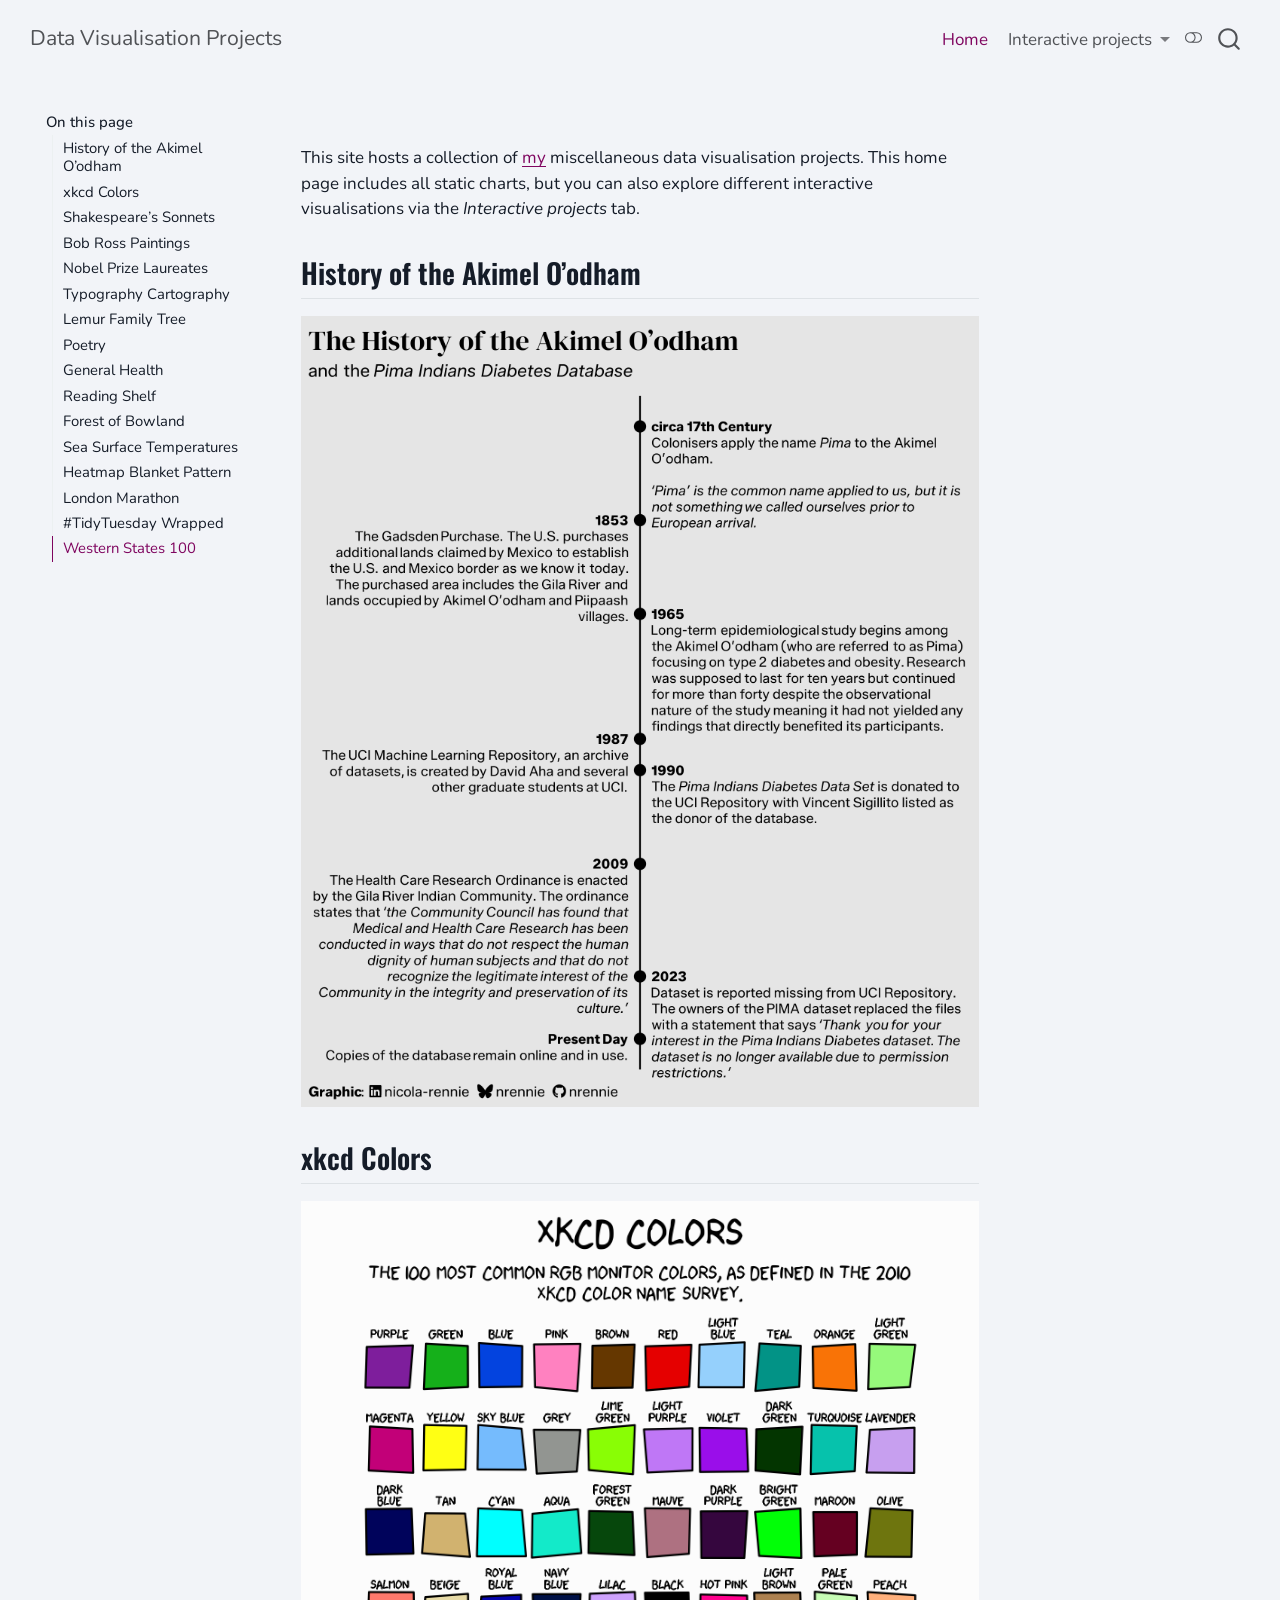
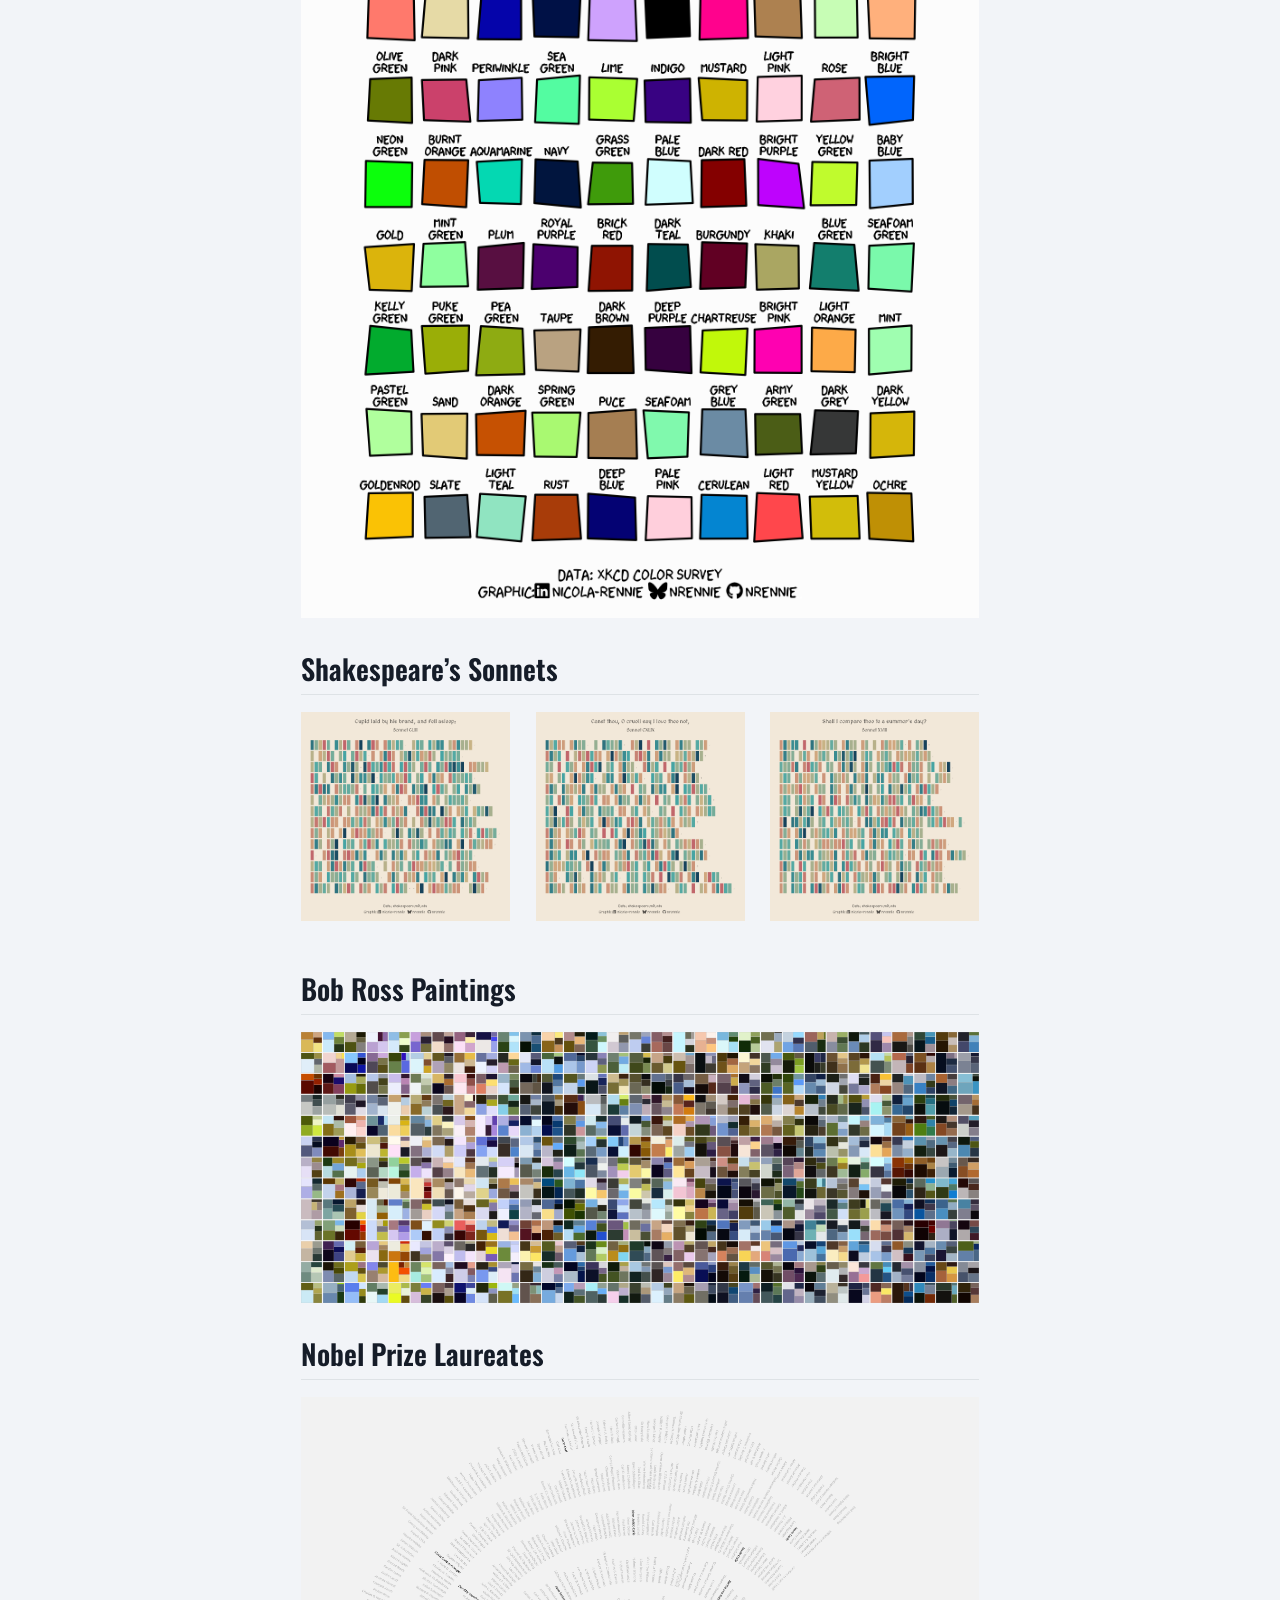
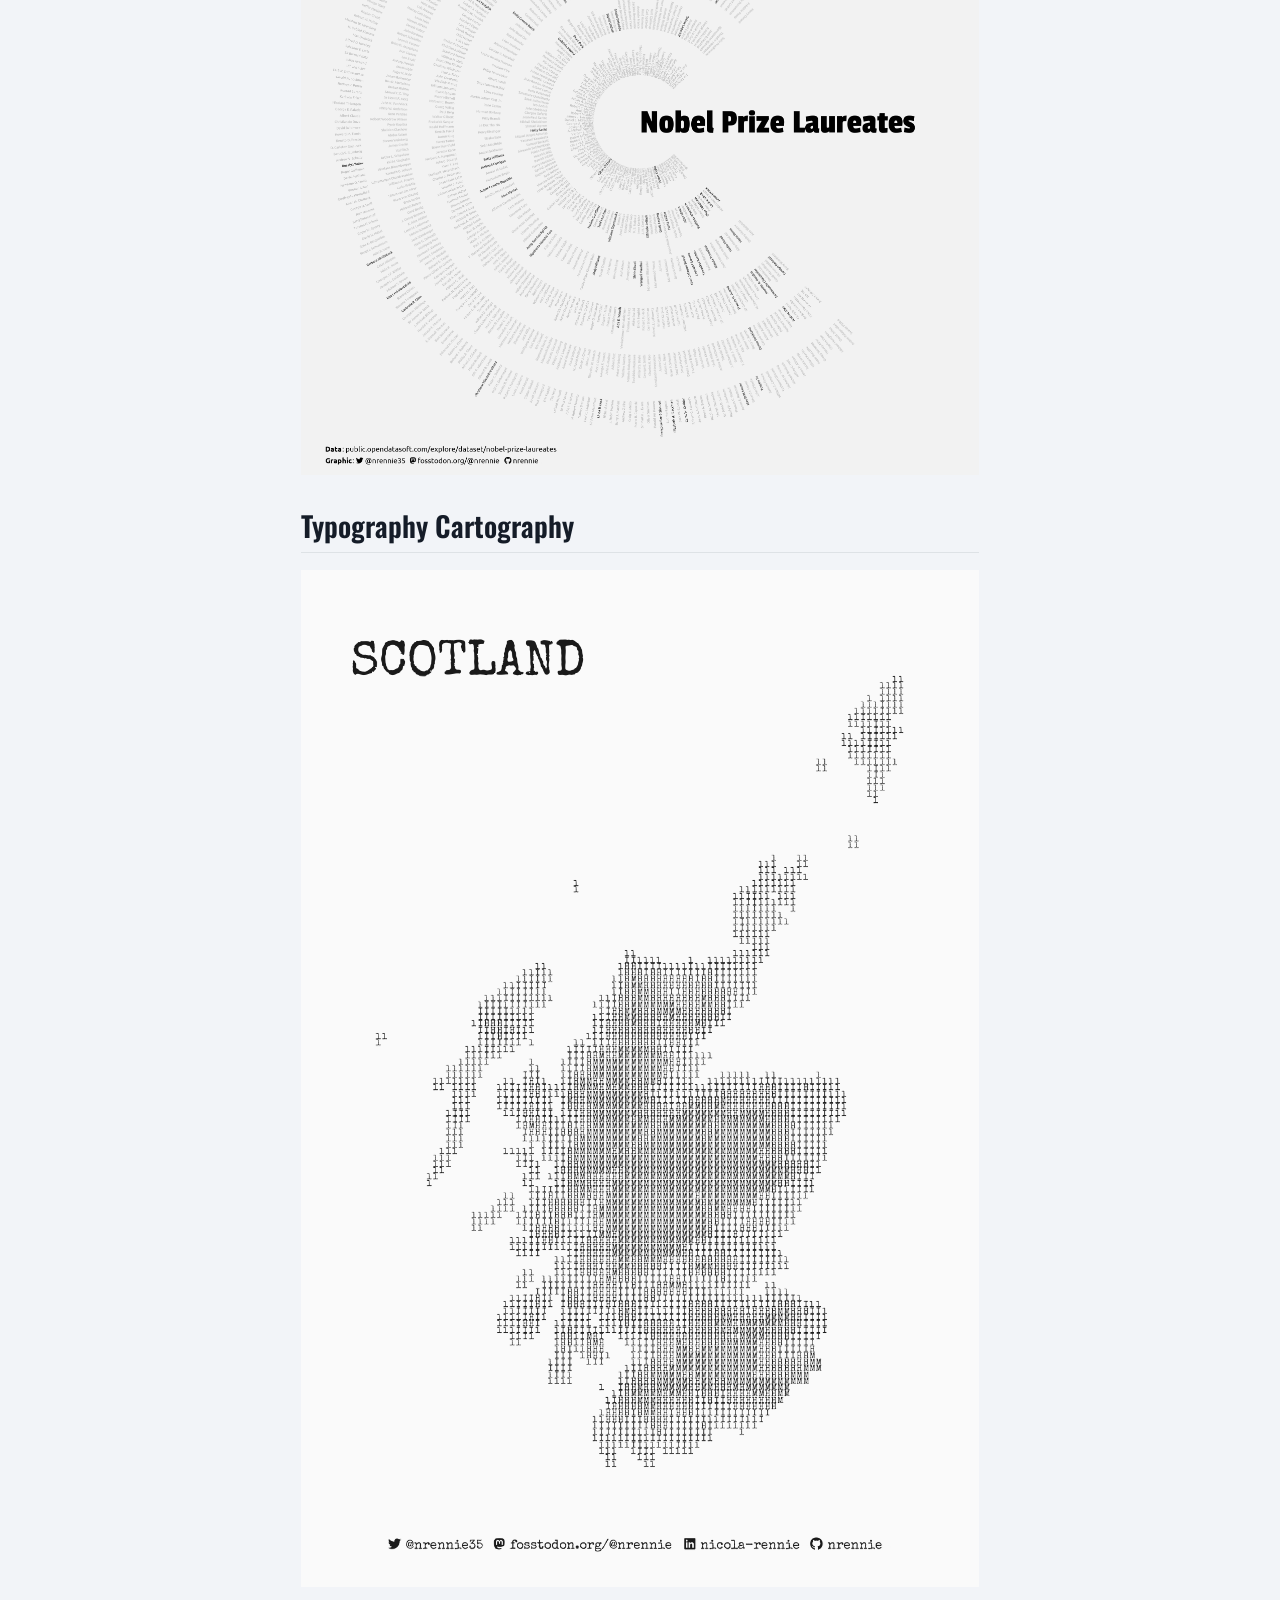
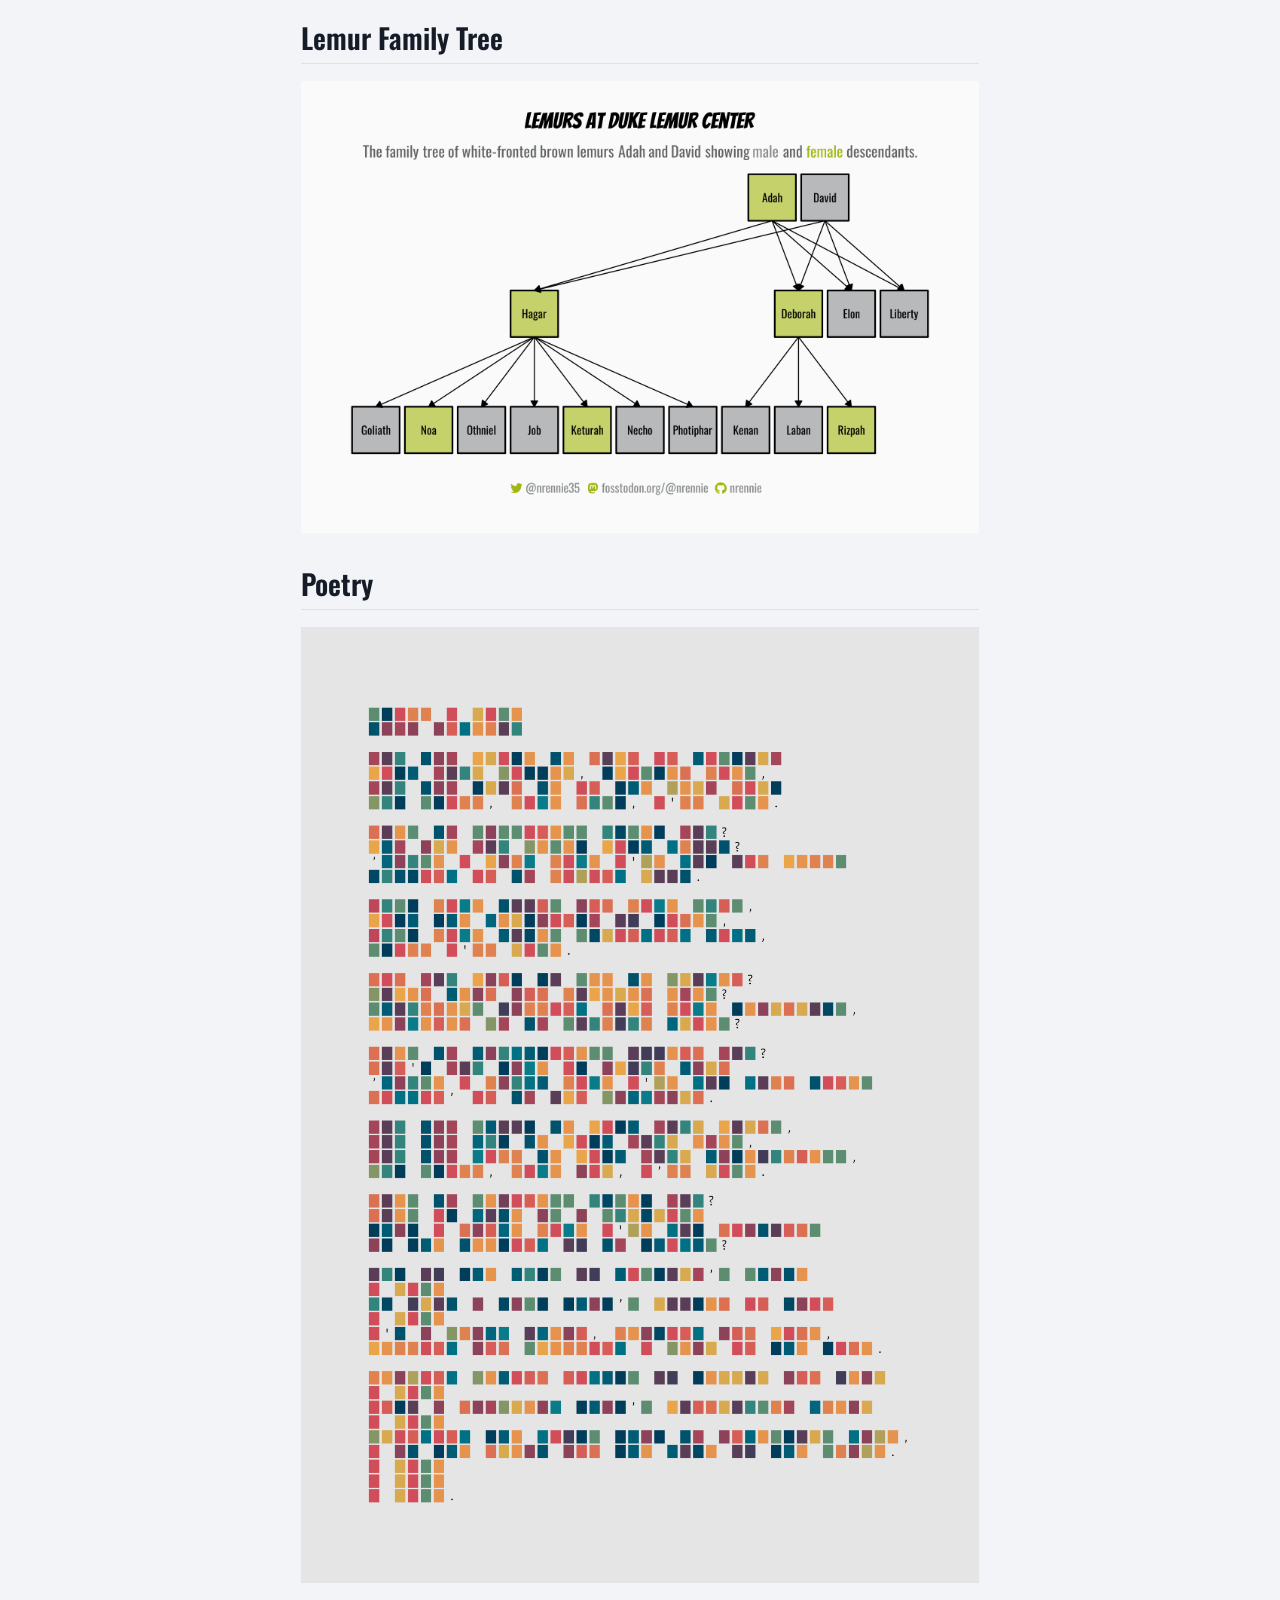
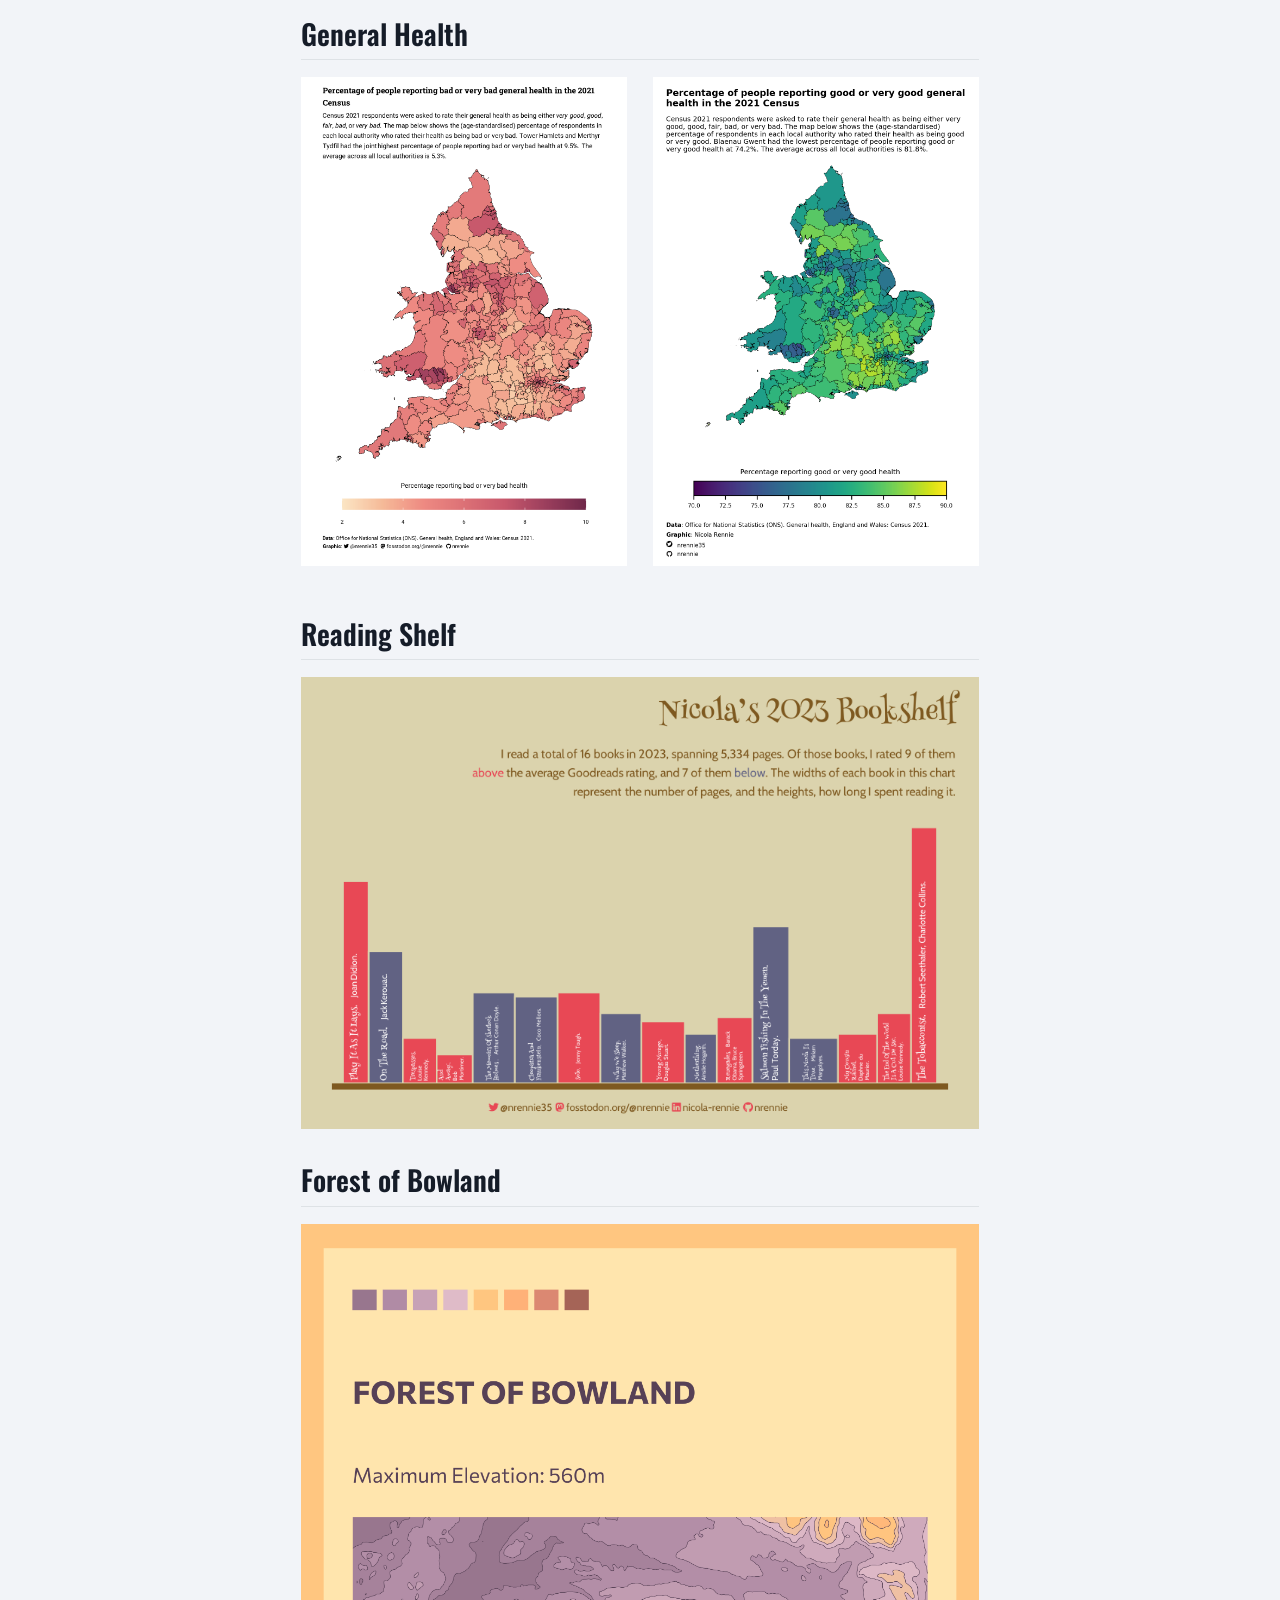
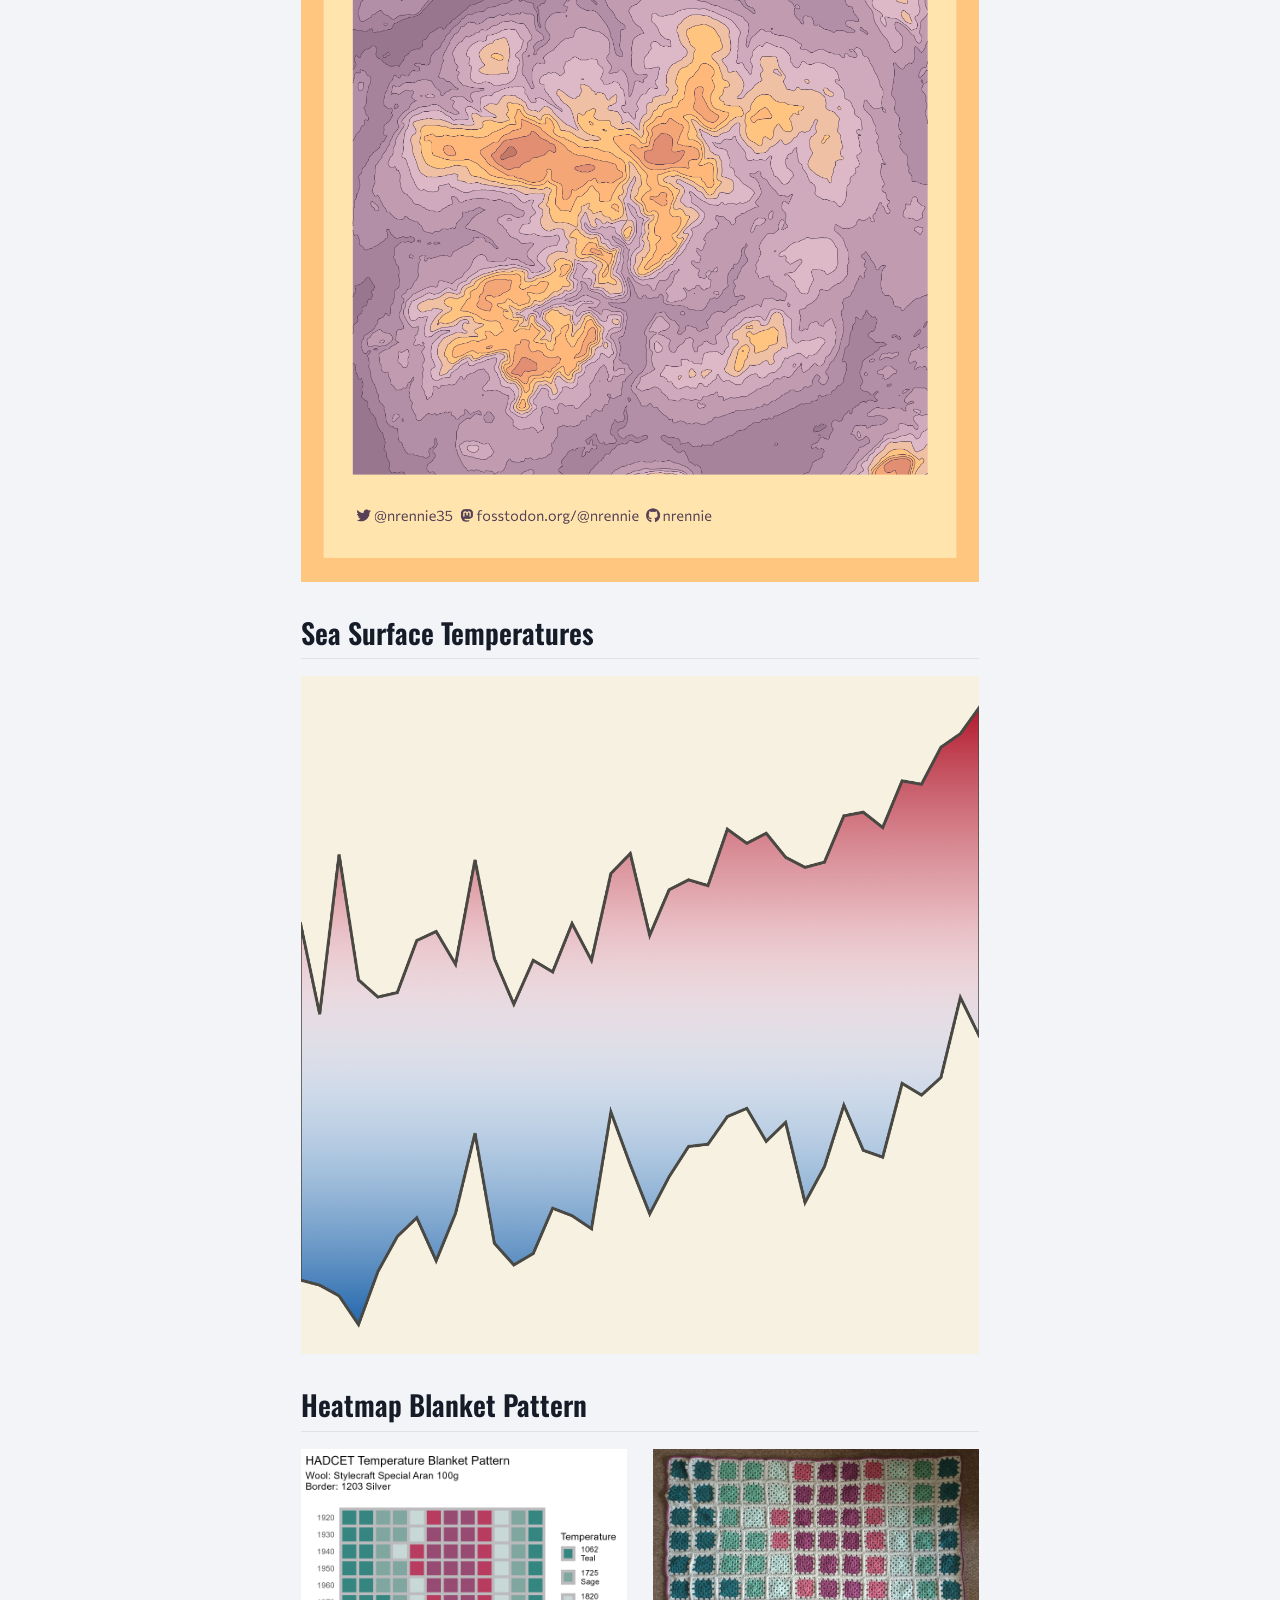
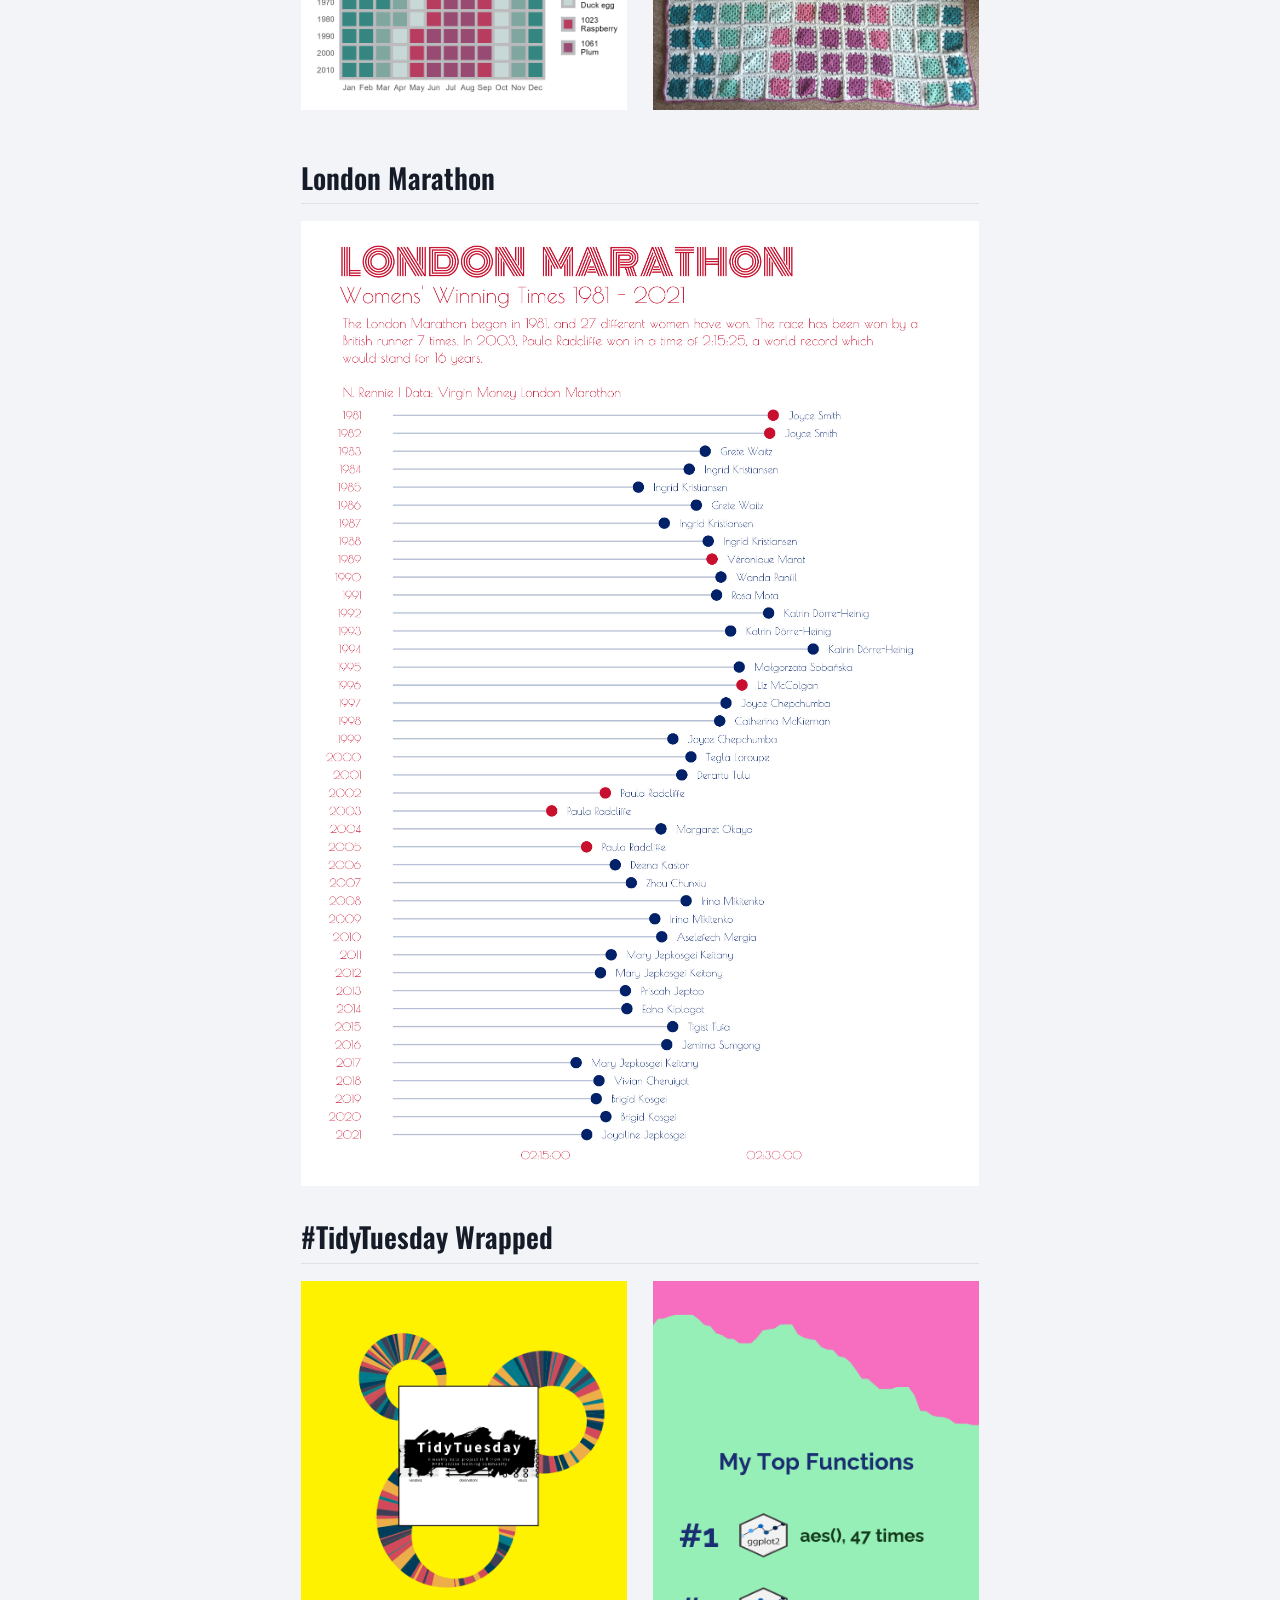
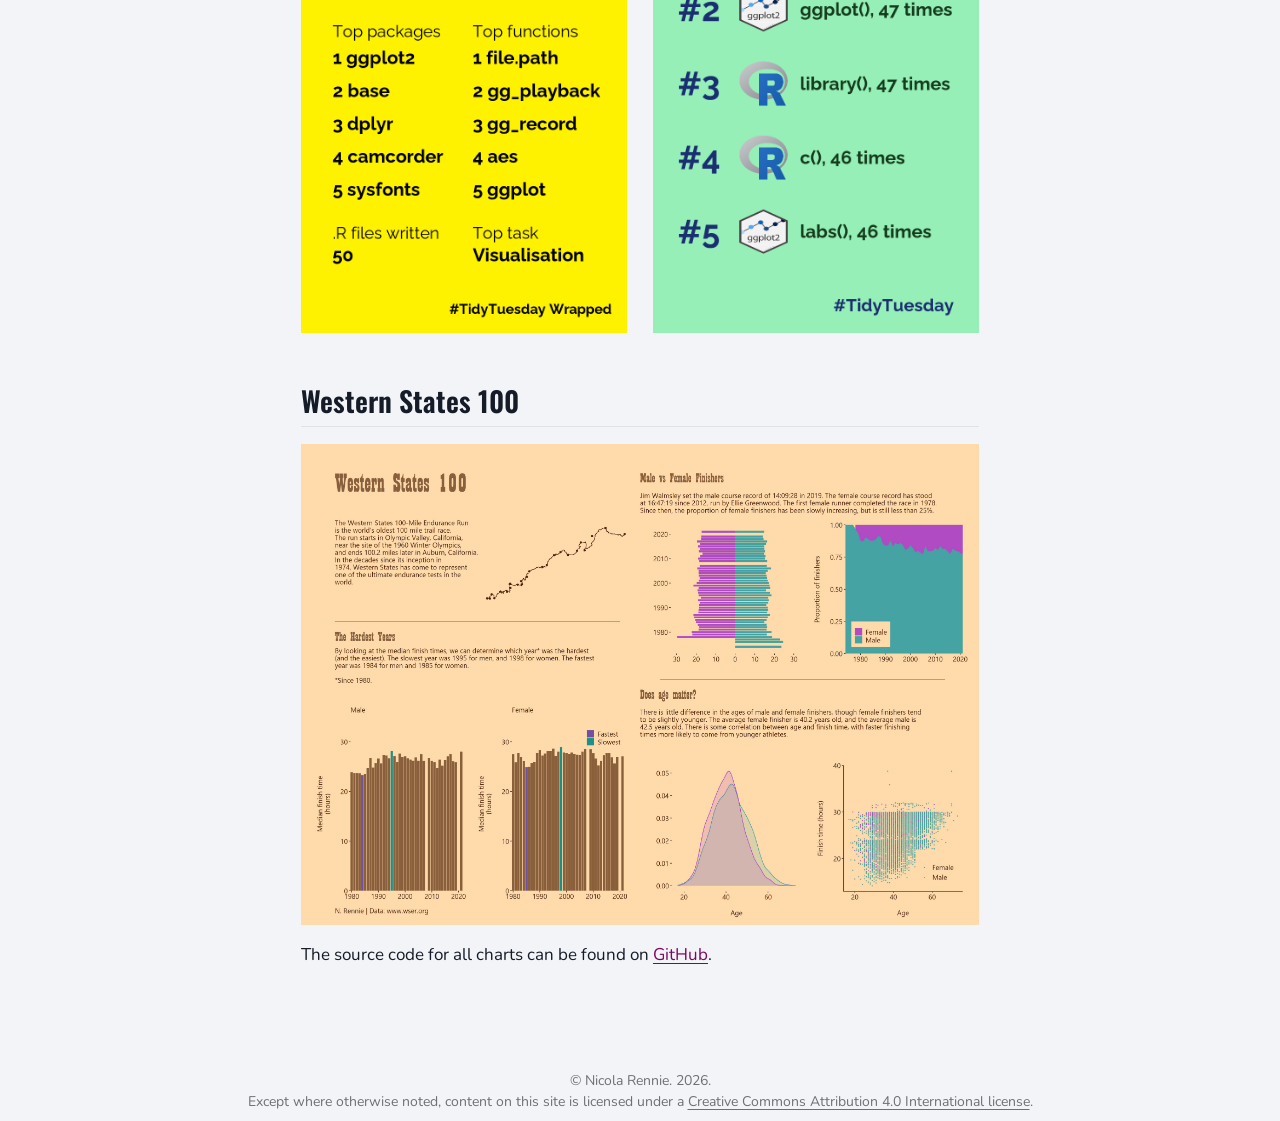
==== commit b0ef7fc0: "fix rendering" ====
--- a/docs/index.html
+++ b/docs/index.html
@@ -81,10 +81,11 @@
 
 
 <meta property="og:title" content="Data Visualisation Projects">
-<meta property="og:description" content="This site hosts a collection of my (Nicola Rennie) miscellaneous data visualisation projects. The source code for all charts can be found on GitHub.">
+<meta property="og:description" content="">
 <meta property="og:image" content="History of the Akimel O’odham/images/history.png">
+<meta property="og:site_name" content="Data Visualisation Projects">
 <meta name="twitter:title" content="Data Visualisation Projects">
-<meta name="twitter:description" content="This site hosts a collection of my (Nicola Rennie) miscellaneous data visualisation projects. The source code for all charts can be found on GitHub.">
+<meta name="twitter:description" content="">
 <meta name="twitter:image" content="History of the Akimel O’odham/images/history.png">
 <meta name="twitter:card" content="summary_large_image">
 </head>
@@ -266,6 +267,11 @@
   <header id="quarto-header" class="headroom fixed-top">
     <nav class="navbar navbar-expand-lg " data-bs-theme="dark">
       <div class="navbar-container container-fluid">
+      <div class="navbar-brand-container mx-auto">
+    <a class="navbar-brand" href="./index.html">
+    <span class="navbar-title">Data Visualisation Projects</span>
+    </a>
+  </div>
             <div id="quarto-search" class="" title="Search"></div>
           <button class="navbar-toggler" type="button" data-bs-toggle="collapse" data-bs-target="#navbarCollapse" aria-controls="navbarCollapse" role="menu" aria-expanded="false" aria-label="Toggle navigation" onclick="if (window.quartoToggleHeadroom) { window.quartoToggleHeadroom(); }">
   <span class="navbar-toggler-icon"></span>
@@ -277,13 +283,17 @@
 <span class="menu-text">Home</span></a>
   </li>  
   <li class="nav-item dropdown ">
-    <a class="nav-link dropdown-toggle" href="#" id="nav-menu-projects" role="link" data-bs-toggle="dropdown" aria-expanded="false">
- <span class="menu-text">Projects</span>
+    <a class="nav-link dropdown-toggle" href="#" id="nav-menu-interactive-projects" role="link" data-bs-toggle="dropdown" aria-expanded="false">
+ <span class="menu-text">Interactive projects</span>
     </a>
-    <ul class="dropdown-menu dropdown-menu-end" aria-labelledby="nav-menu-projects">    
+    <ul class="dropdown-menu dropdown-menu-end" aria-labelledby="nav-menu-interactive-projects">    
         <li>
     <a class="dropdown-item" href="./local-council-elections/index.html">
  <span class="dropdown-text">Local council elections</span></a>
+  </li>  
+        <li>
+    <a class="dropdown-item" href="./periodic-table/index.html">
+ <span class="dropdown-text">Periodic table</span></a>
   </li>  
     </ul>
   </li>
@@ -327,29 +337,13 @@
     <div id="quarto-margin-sidebar" class="sidebar margin-sidebar zindex-bottom">
     </div>
 <!-- main -->
-<main class="content" id="quarto-document-content">
-
-
-<header id="title-block-header" class="quarto-title-block default">
-<div class="quarto-title">
-<h1 class="title">Data Visualisation Projects</h1>
-<p class="subtitle lead">This site hosts a collection of my (<a href="https://nrennie.rbind.io/">Nicola Rennie</a>) miscellaneous data visualisation projects. The source code for all charts can be found on <a href="https://github.com/nrennie/data-viz-projects">GitHub</a>.</p>
-</div>
-
-
-
-<div class="quarto-title-meta">
-
-    
-  
-    
-  </div>
-  
-
-
-</header>
-
-
+<main class="content" id="quarto-document-content"><header id="title-block-header" class="quarto-title-block"></header>
+
+
+
+
+
+<p>This site hosts a collection of <a href="https://nrennie.rbind.io/">my</a> miscellaneous data visualisation projects. This home page includes all static charts, but you can also explore different interactive visualisations via the <em>Interactive projects</em> tab.</p>
 <section id="history-of-the-akimel-oodham" class="level2">
 <h2 class="anchored" data-anchor-id="history-of-the-akimel-oodham">History of the Akimel O’odham</h2>
 <p><a href="History of the Akimel O’odham/images/history.png" class="lightbox" data-gallery="quarto-lightbox-gallery-1"><img src="History of the Akimel O’odham/images/history.png" class="img-fluid" style="width:100.0%"></a></p>
@@ -444,6 +438,7 @@
 <section id="western-states-100" class="level2">
 <h2 class="anchored" data-anchor-id="western-states-100">Western States 100</h2>
 <p><a href="Western States 100/western-states-100.jpg" class="lightbox" data-gallery="quarto-lightbox-gallery-21"><img src="Western States 100/western-states-100.jpg" class="img-fluid" style="width:100.0%"></a></p>
+<p>The source code for all charts can be found on <a href="https://github.com/nrennie/data-viz-projects">GitHub</a>.</p>
 
 
 </section>
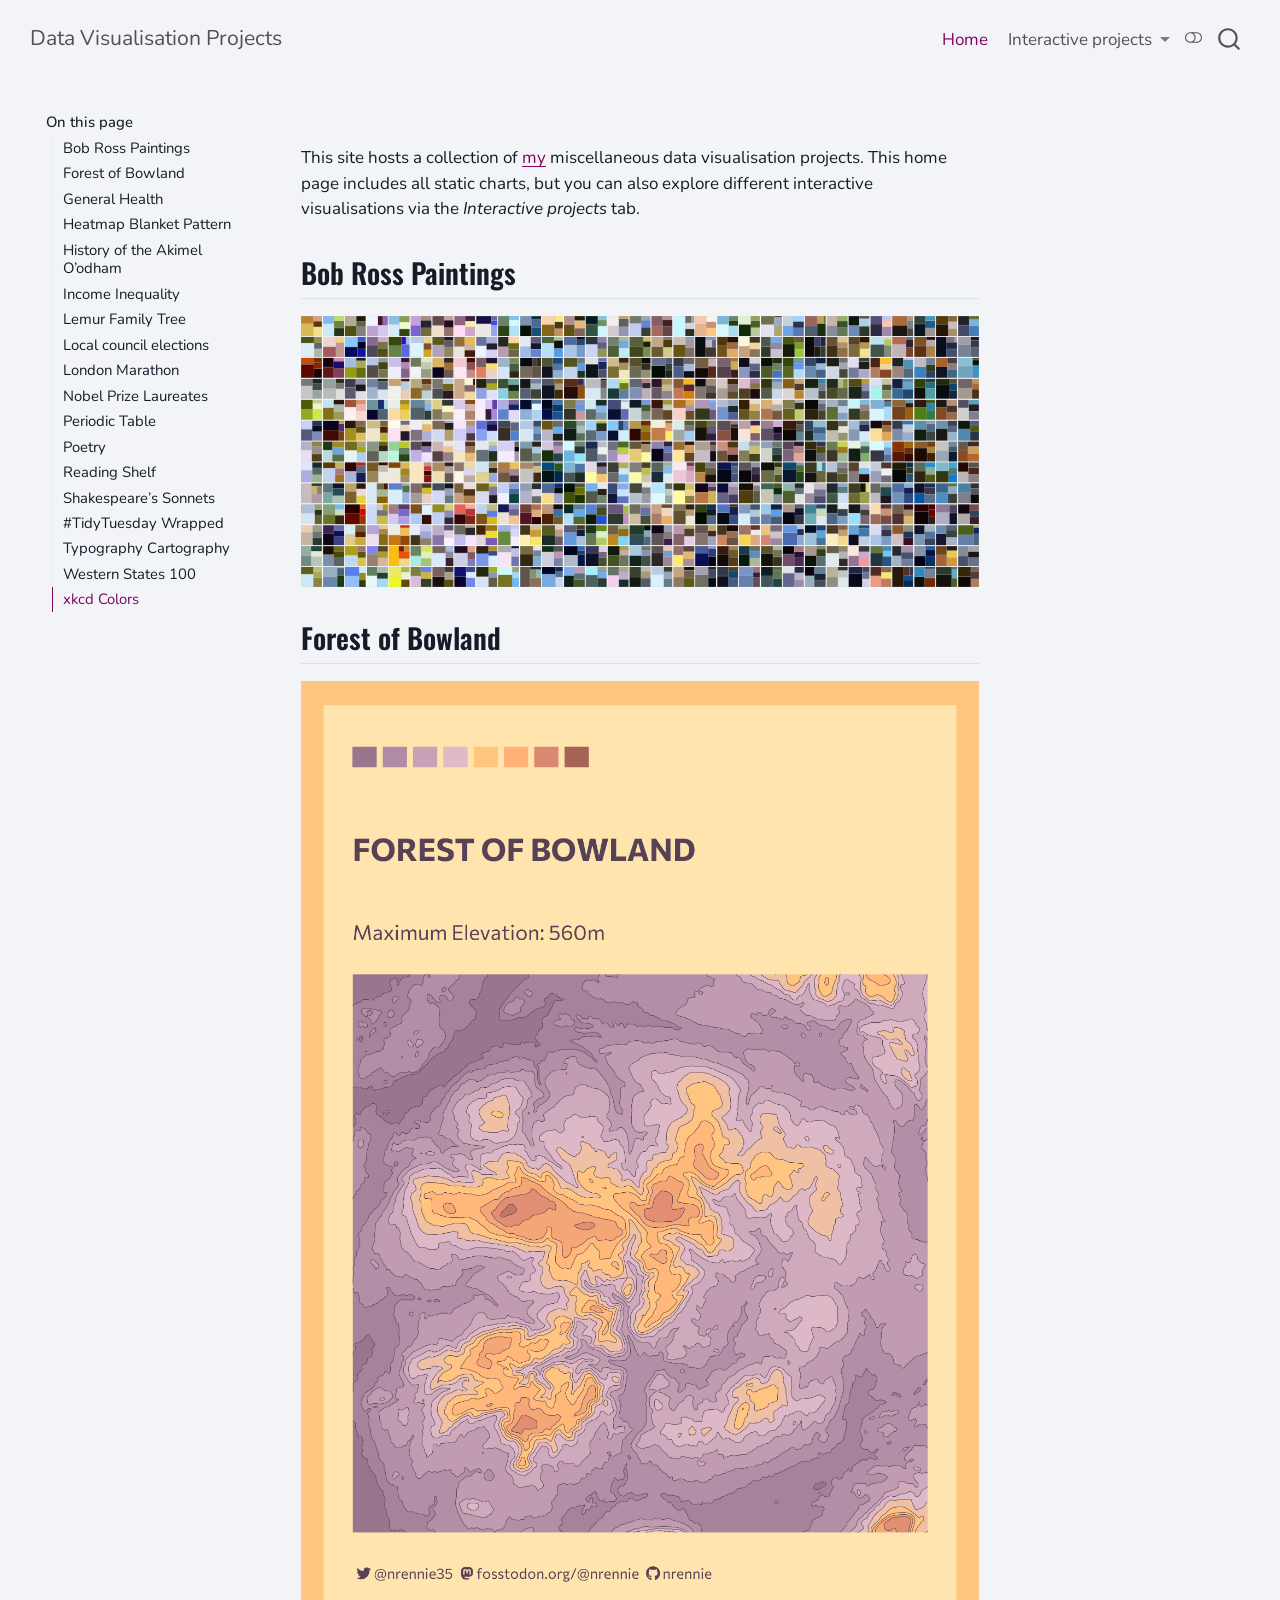
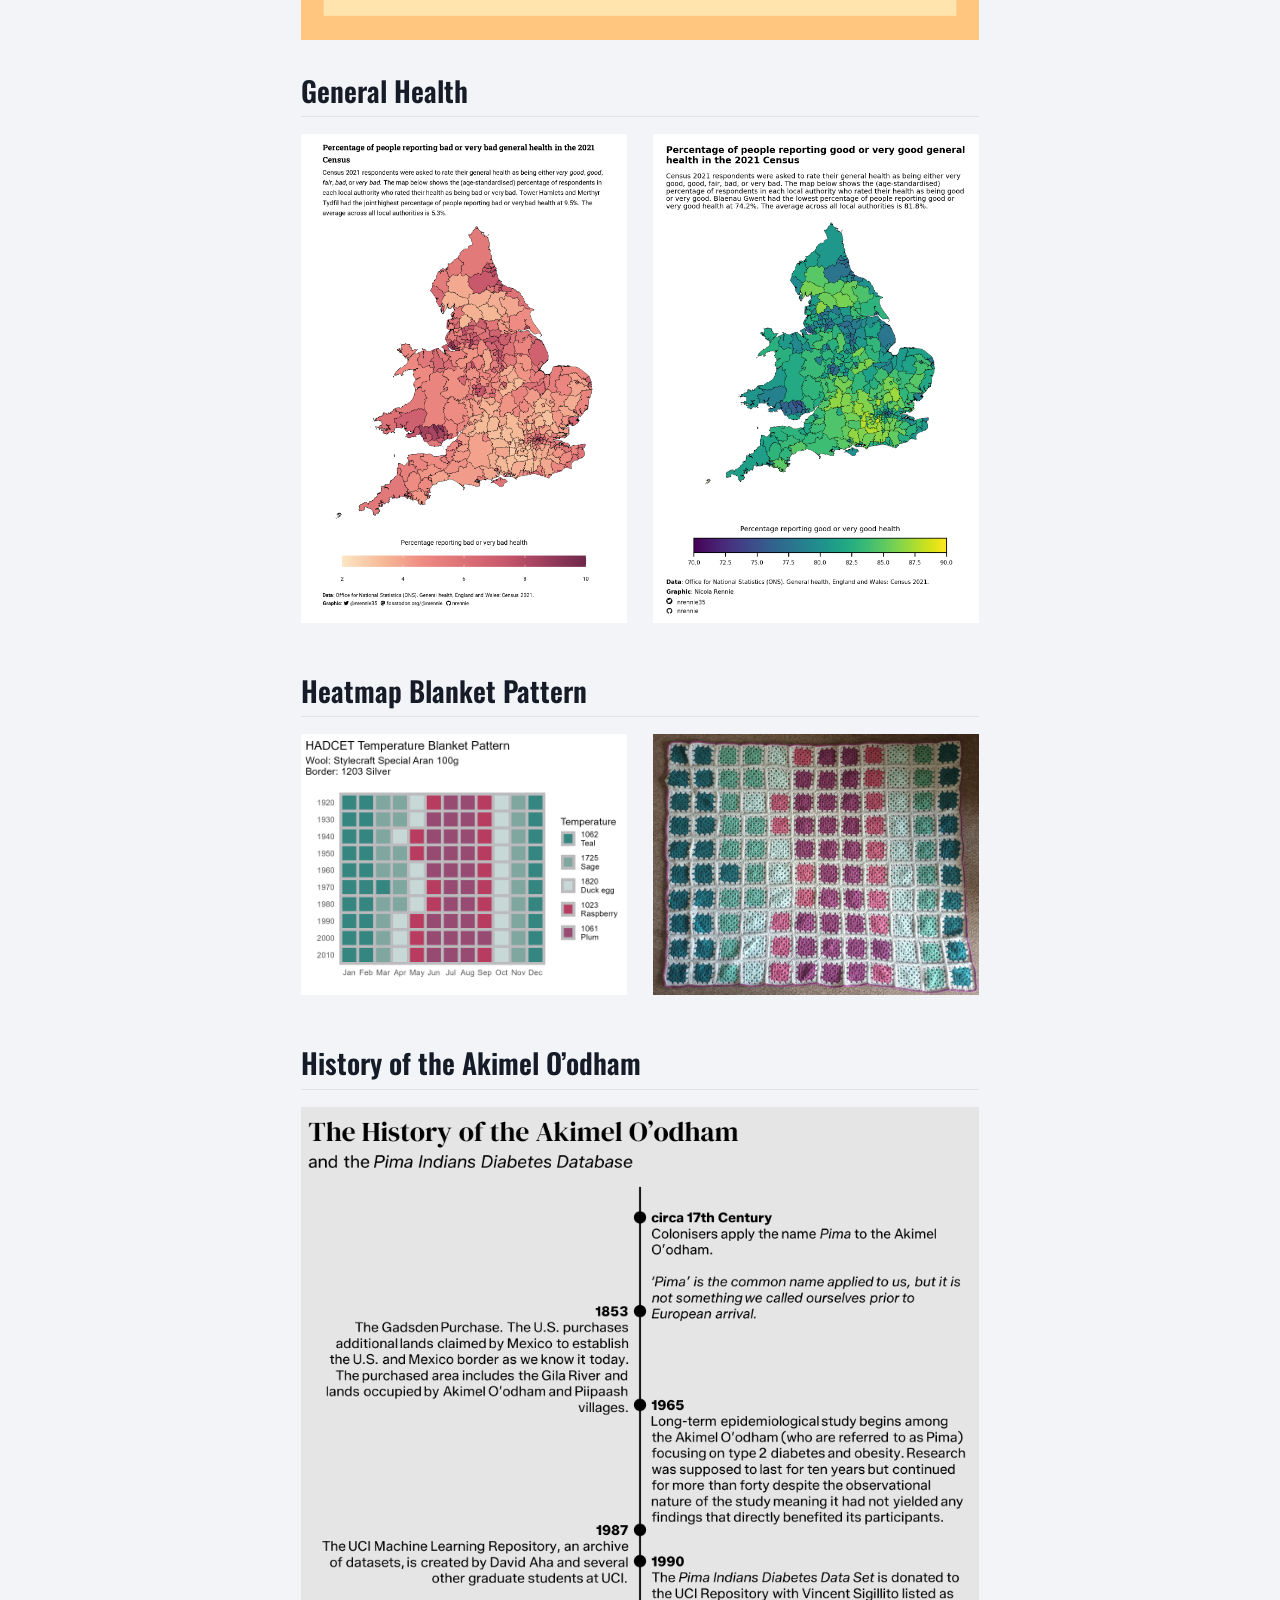
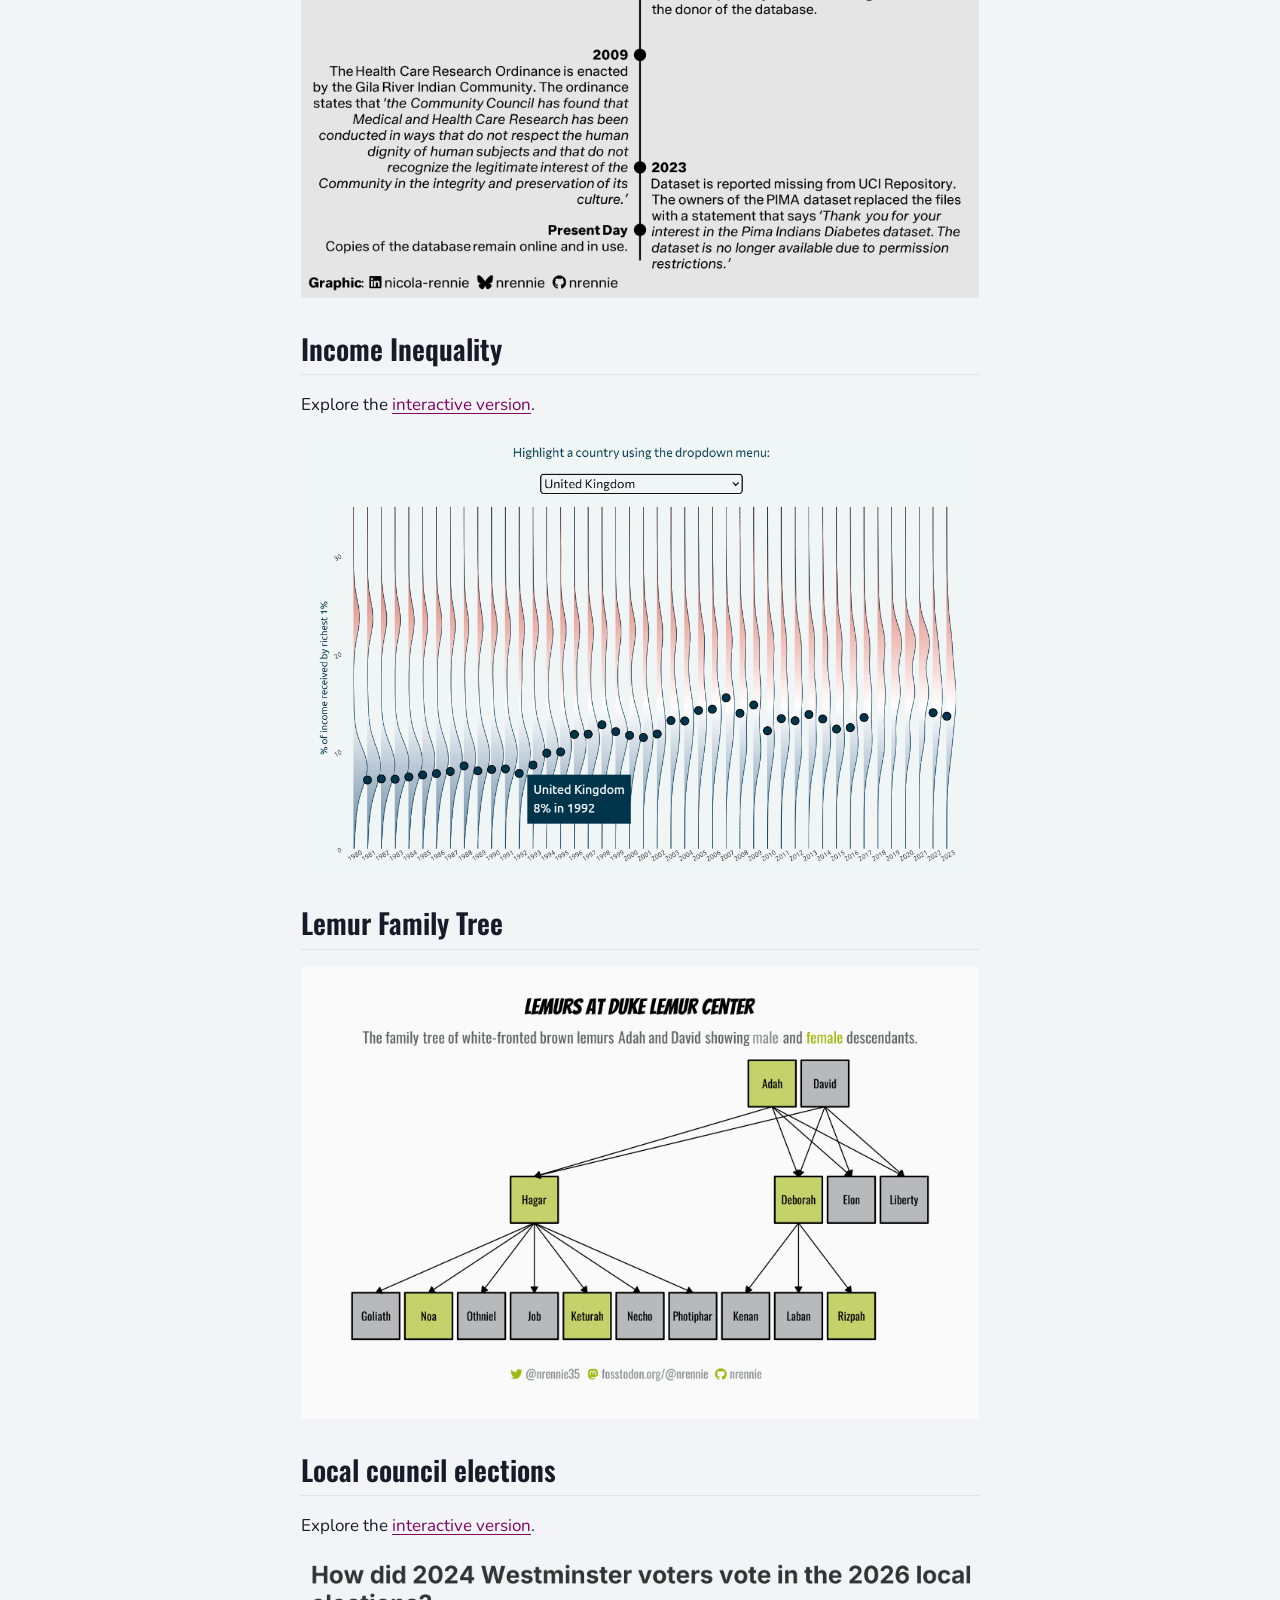
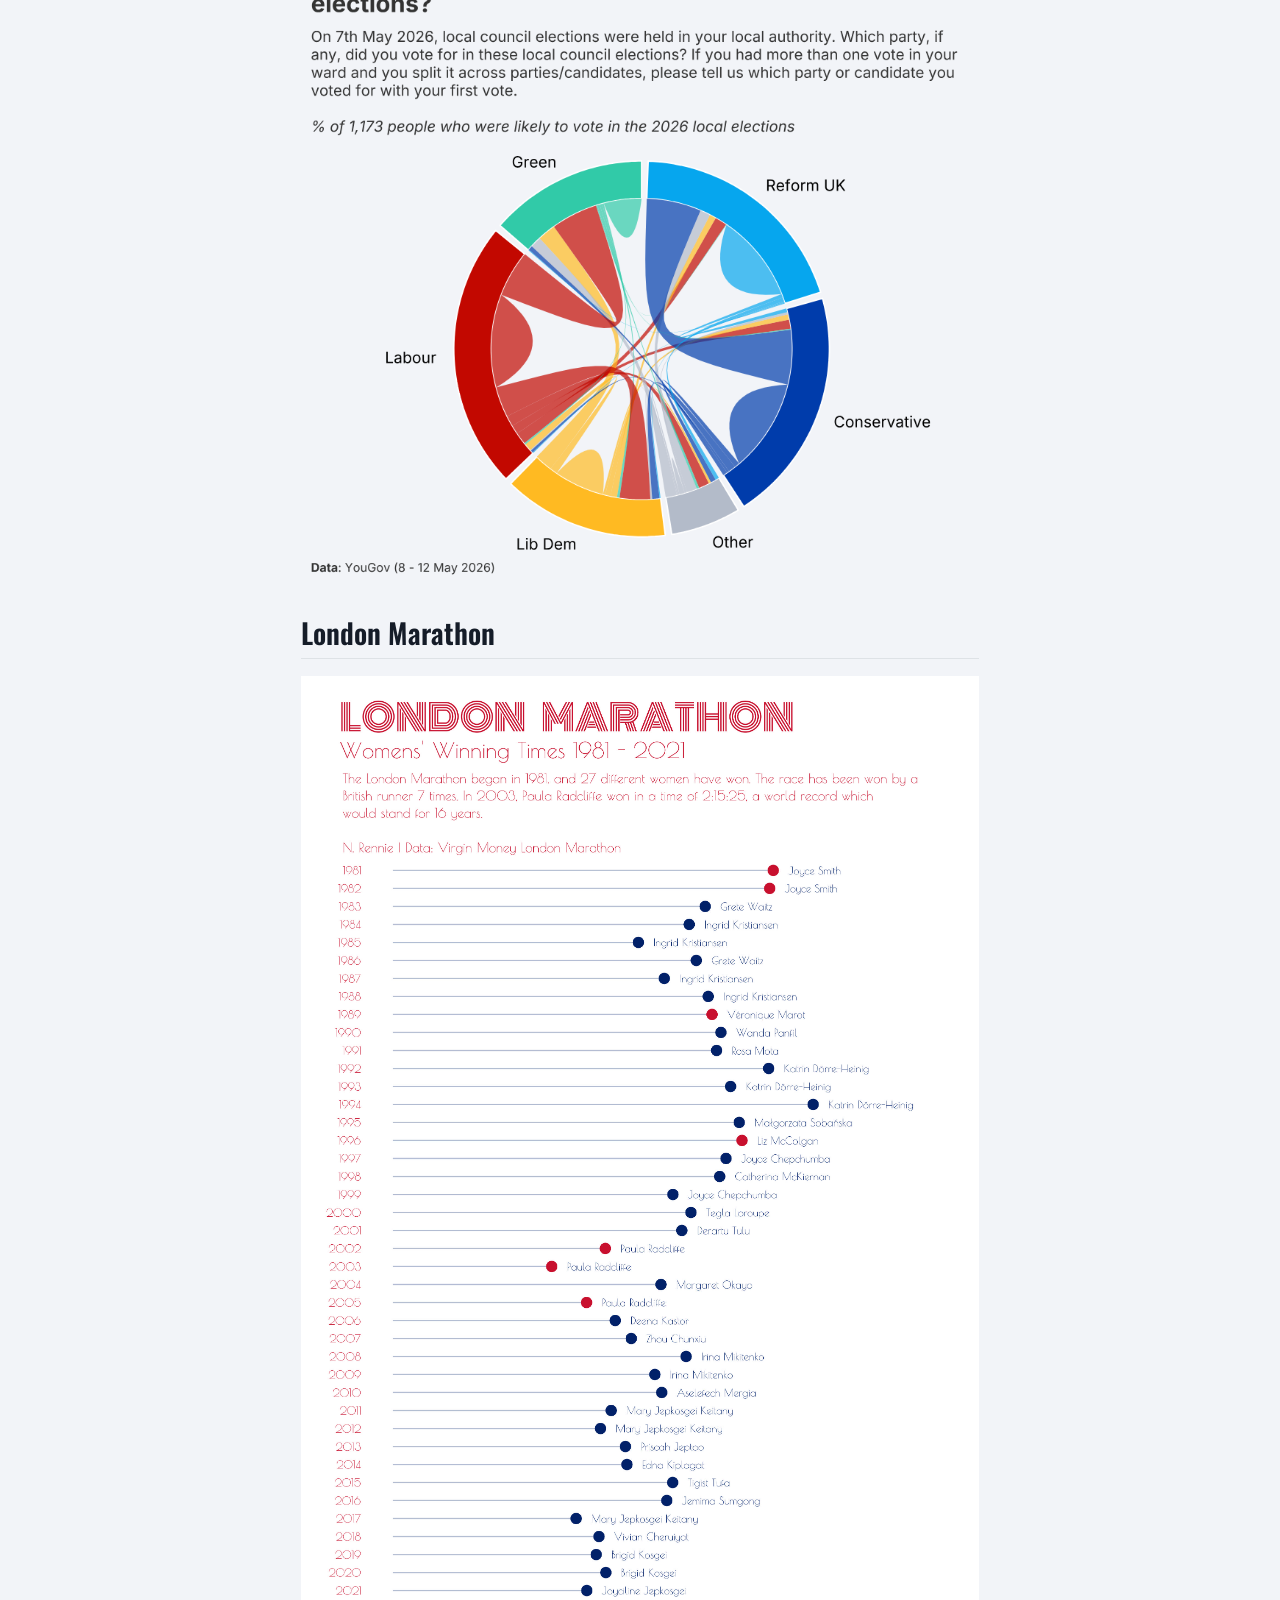
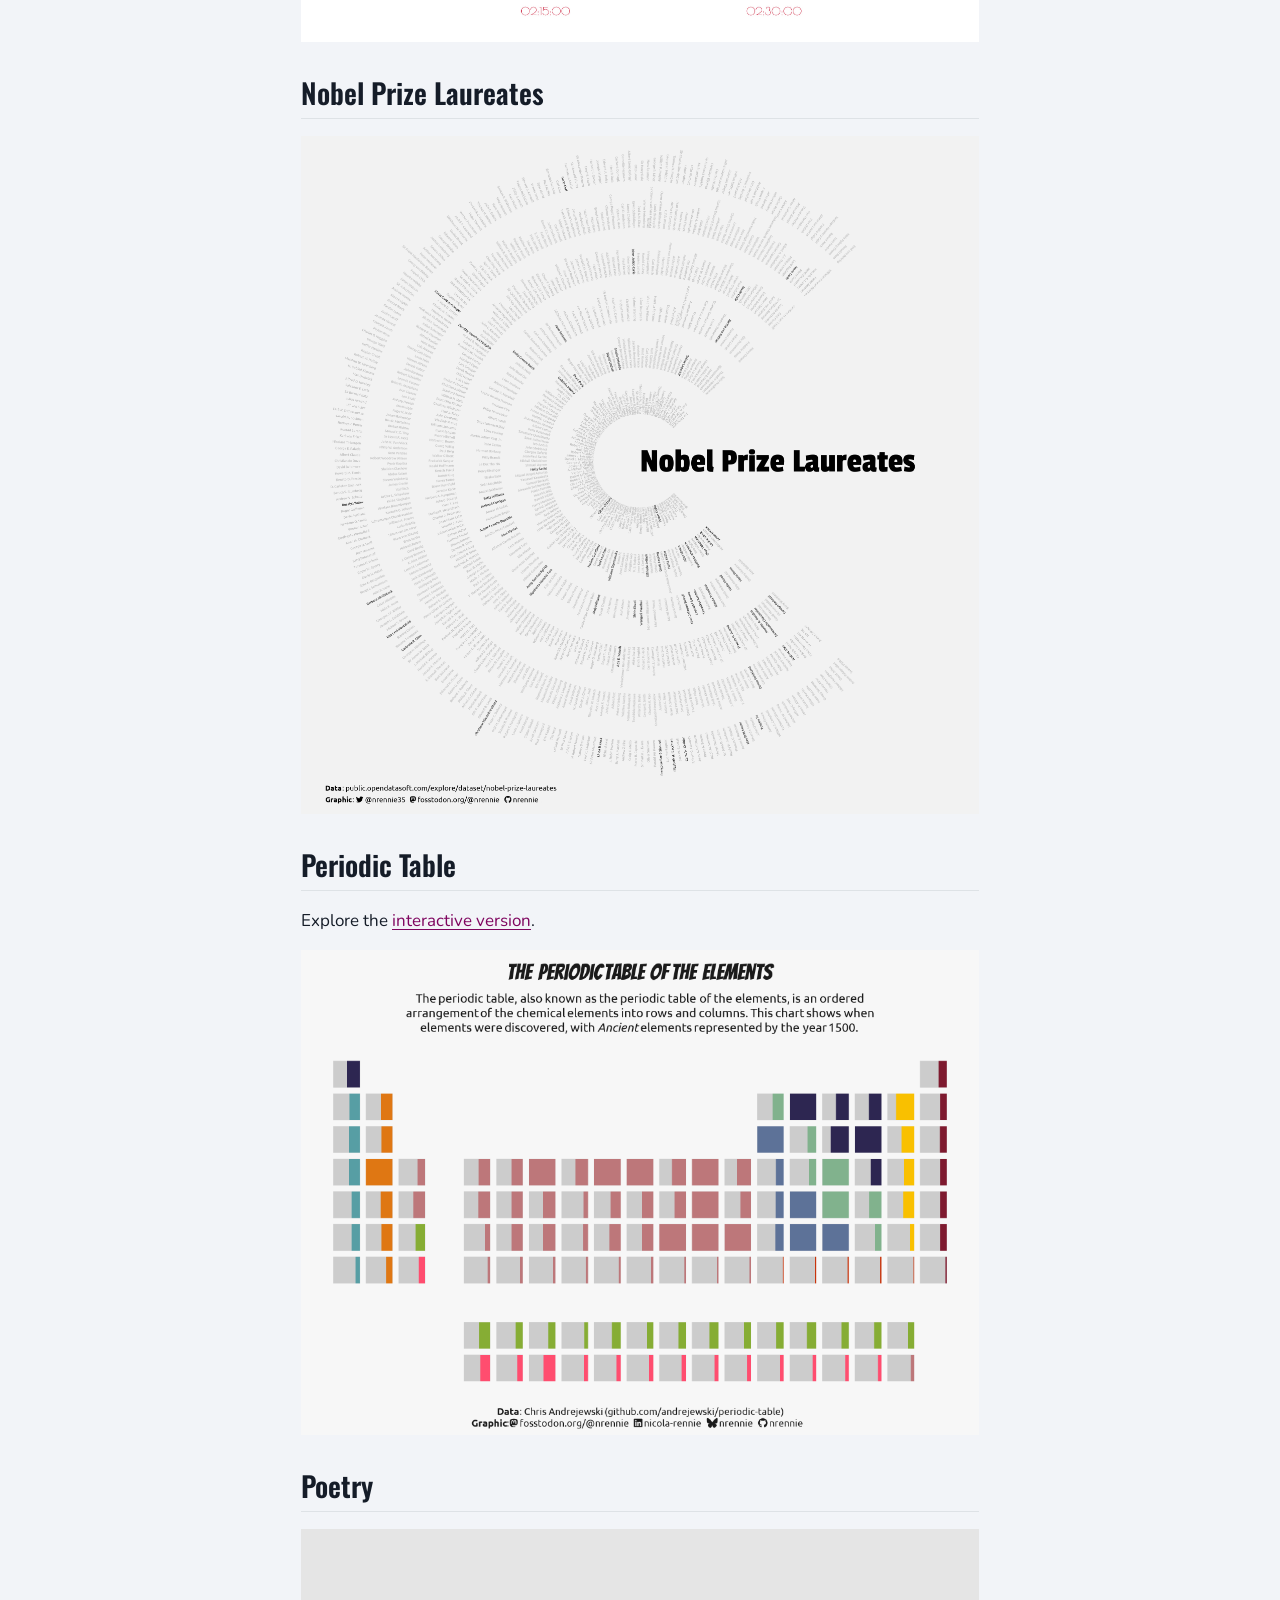
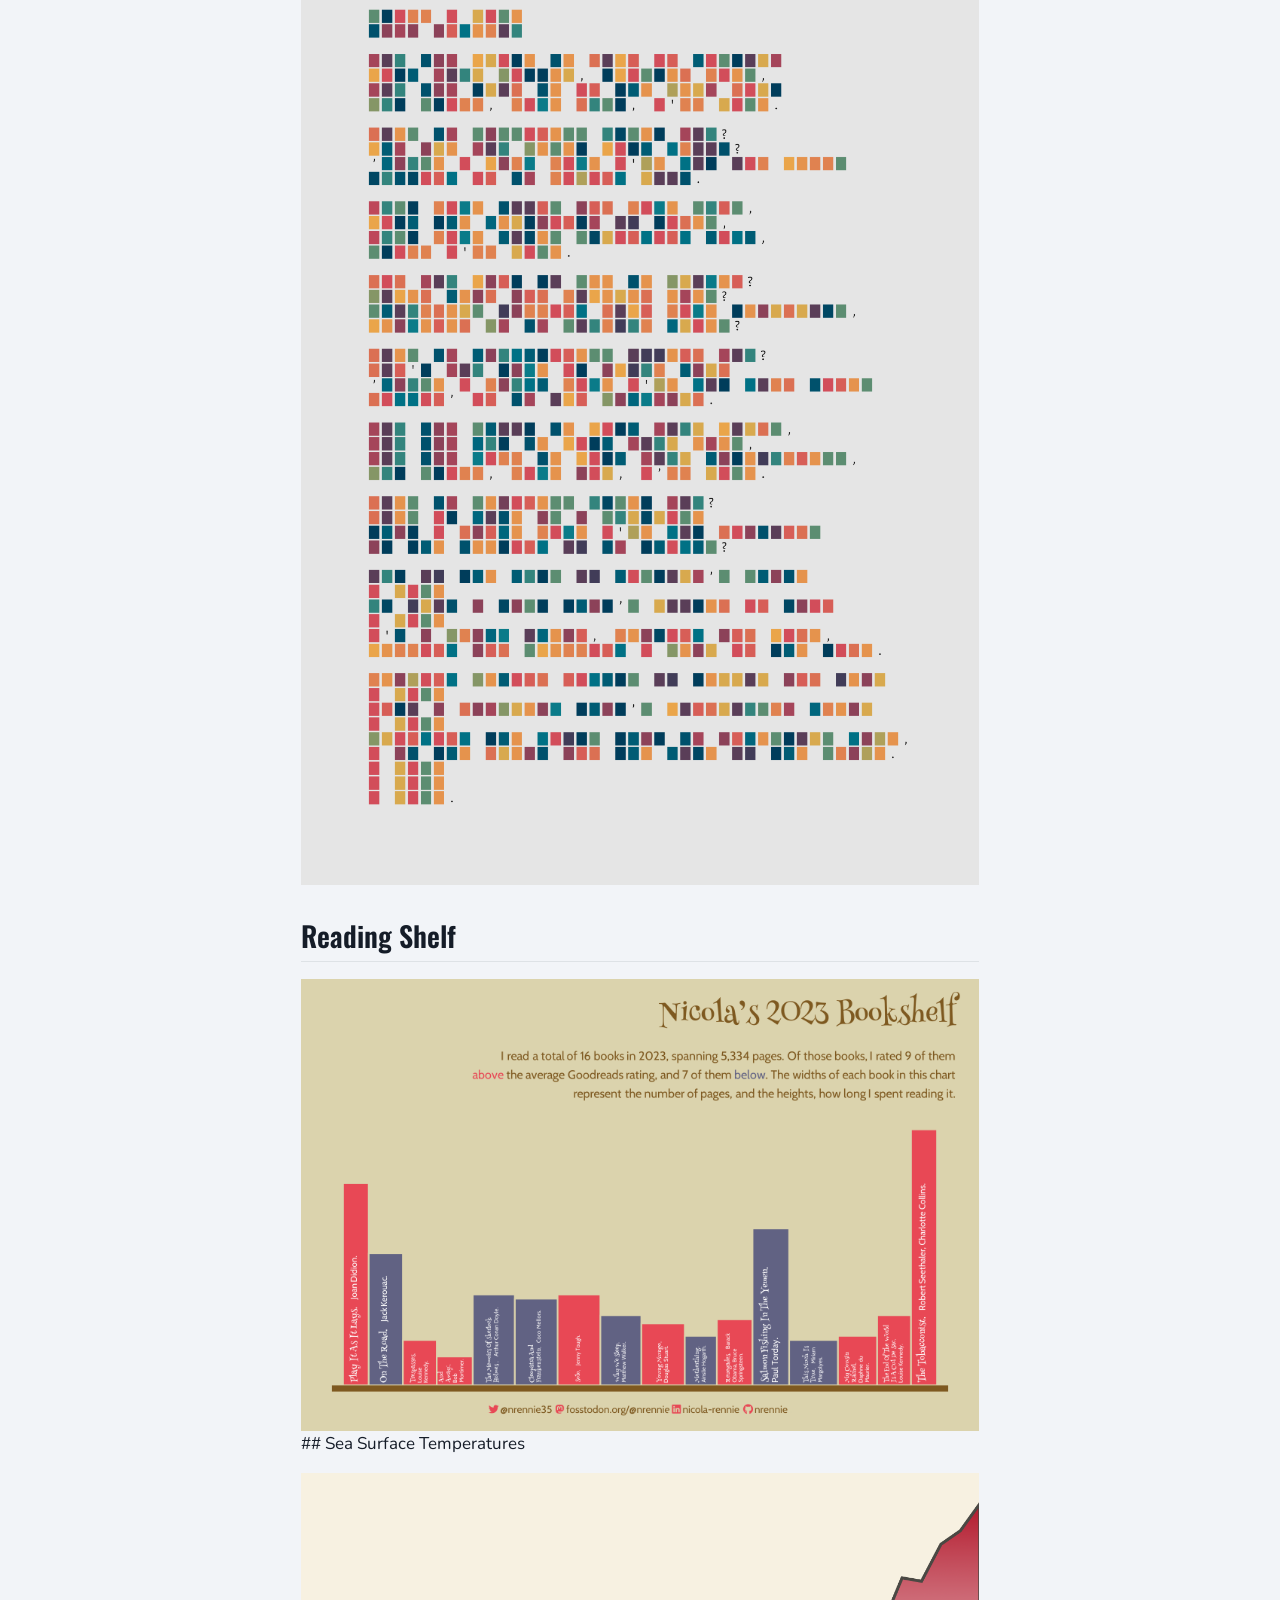
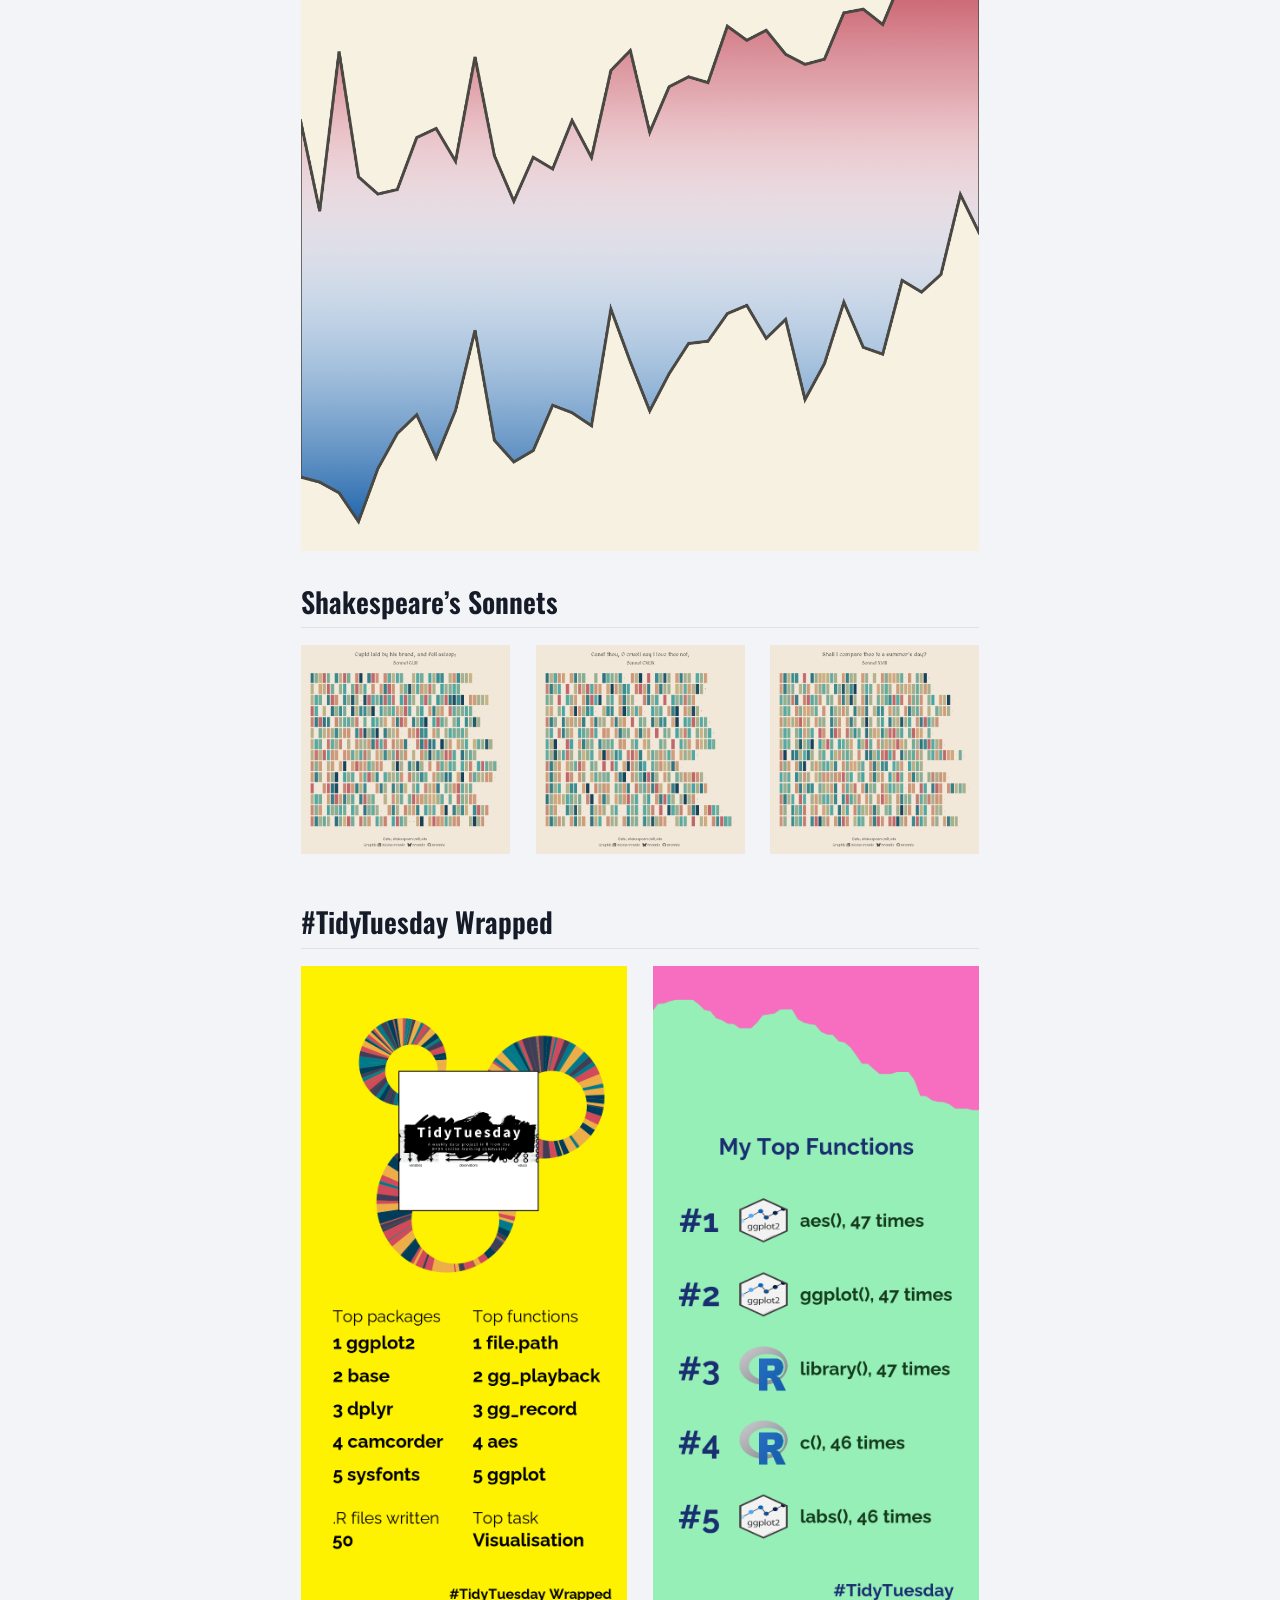
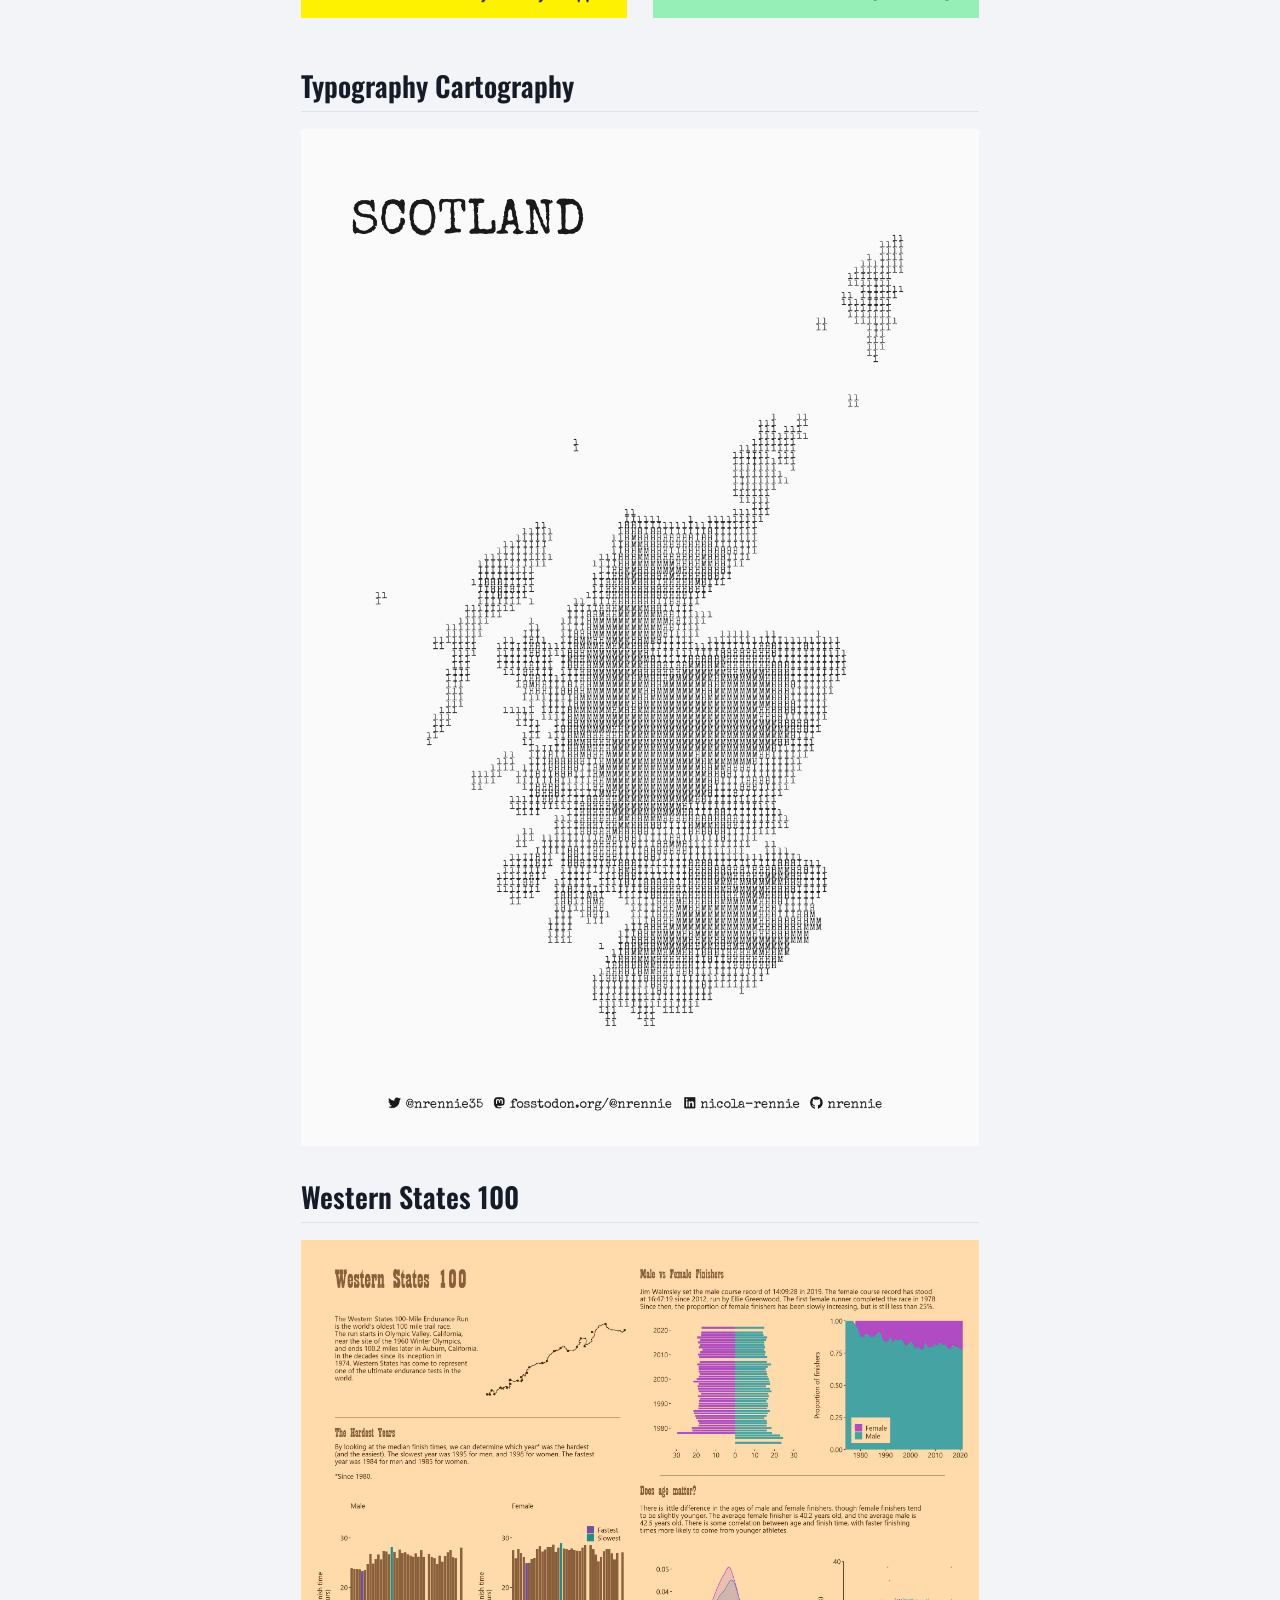
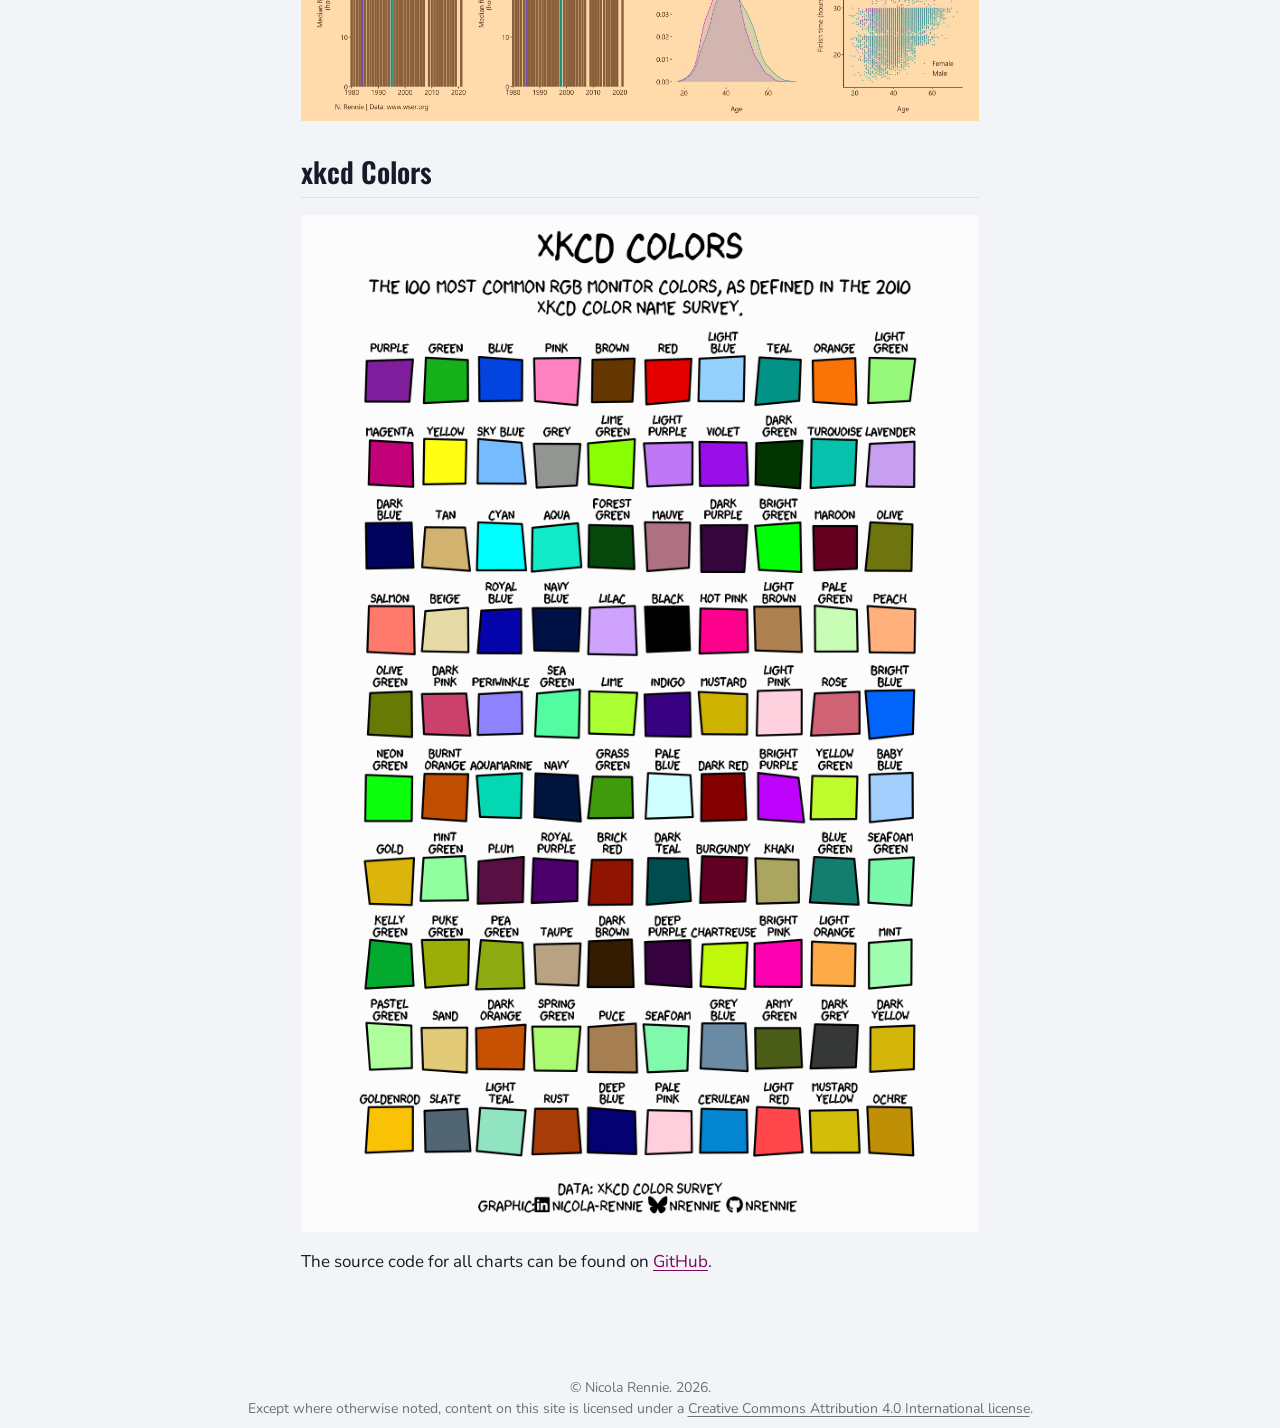
==== commit 87926845: "re-render new version" ====
--- a/docs/index.html
+++ b/docs/index.html
@@ -82,11 +82,11 @@
 
 <meta property="og:title" content="Data Visualisation Projects">
 <meta property="og:description" content="">
-<meta property="og:image" content="History of the Akimel O’odham/images/history.png">
+<meta property="og:image" content="income-inequality/featured.png">
 <meta property="og:site_name" content="Data Visualisation Projects">
 <meta name="twitter:title" content="Data Visualisation Projects">
 <meta name="twitter:description" content="">
-<meta name="twitter:image" content="History of the Akimel O’odham/images/history.png">
+<meta name="twitter:image" content="income-inequality/featured.png">
 <meta name="twitter:card" content="summary_large_image">
 </head>
 
@@ -288,6 +288,10 @@
     </a>
     <ul class="dropdown-menu dropdown-menu-end" aria-labelledby="nav-menu-interactive-projects">    
         <li>
+    <a class="dropdown-item" href="./income-inequality/index.html">
+ <span class="dropdown-text">Income inequality</span></a>
+  </li>  
+        <li>
     <a class="dropdown-item" href="./local-council-elections/index.html">
  <span class="dropdown-text">Local council elections</span></a>
   </li>  
@@ -313,22 +317,24 @@
     <h2 id="toc-title">On this page</h2>
    
   <ul>
-  <li><a href="#history-of-the-akimel-oodham" id="toc-history-of-the-akimel-oodham" class="nav-link active" data-scroll-target="#history-of-the-akimel-oodham">History of the Akimel O’odham</a></li>
+  <li><a href="#bob-ross-paintings" id="toc-bob-ross-paintings" class="nav-link active" data-scroll-target="#bob-ross-paintings">Bob Ross Paintings</a></li>
+  <li><a href="#forest-of-bowland" id="toc-forest-of-bowland" class="nav-link" data-scroll-target="#forest-of-bowland">Forest of Bowland</a></li>
+  <li><a href="#general-health" id="toc-general-health" class="nav-link" data-scroll-target="#general-health">General Health</a></li>
+  <li><a href="#heatmap-blanket-pattern" id="toc-heatmap-blanket-pattern" class="nav-link" data-scroll-target="#heatmap-blanket-pattern">Heatmap Blanket Pattern</a></li>
+  <li><a href="#history-of-the-akimel-oodham" id="toc-history-of-the-akimel-oodham" class="nav-link" data-scroll-target="#history-of-the-akimel-oodham">History of the Akimel O’odham</a></li>
+  <li><a href="#income-inequality" id="toc-income-inequality" class="nav-link" data-scroll-target="#income-inequality">Income Inequality</a></li>
+  <li><a href="#lemur-family-tree" id="toc-lemur-family-tree" class="nav-link" data-scroll-target="#lemur-family-tree">Lemur Family Tree</a></li>
+  <li><a href="#local-council-elections" id="toc-local-council-elections" class="nav-link" data-scroll-target="#local-council-elections">Local council elections</a></li>
+  <li><a href="#london-marathon" id="toc-london-marathon" class="nav-link" data-scroll-target="#london-marathon">London Marathon</a></li>
+  <li><a href="#nobel-prize-laureates" id="toc-nobel-prize-laureates" class="nav-link" data-scroll-target="#nobel-prize-laureates">Nobel Prize Laureates</a></li>
+  <li><a href="#periodic-table" id="toc-periodic-table" class="nav-link" data-scroll-target="#periodic-table">Periodic Table</a></li>
+  <li><a href="#poetry" id="toc-poetry" class="nav-link" data-scroll-target="#poetry">Poetry</a></li>
+  <li><a href="#reading-shelf" id="toc-reading-shelf" class="nav-link" data-scroll-target="#reading-shelf">Reading Shelf</a></li>
+  <li><a href="#shakespeares-sonnets" id="toc-shakespeares-sonnets" class="nav-link" data-scroll-target="#shakespeares-sonnets">Shakespeare’s Sonnets</a></li>
+  <li><a href="#tidytuesday-wrapped" id="toc-tidytuesday-wrapped" class="nav-link" data-scroll-target="#tidytuesday-wrapped">#TidyTuesday Wrapped</a></li>
+  <li><a href="#typography-cartography" id="toc-typography-cartography" class="nav-link" data-scroll-target="#typography-cartography">Typography Cartography</a></li>
+  <li><a href="#western-states-100" id="toc-western-states-100" class="nav-link" data-scroll-target="#western-states-100">Western States 100</a></li>
   <li><a href="#xkcd-colors" id="toc-xkcd-colors" class="nav-link" data-scroll-target="#xkcd-colors">xkcd Colors</a></li>
-  <li><a href="#shakespeares-sonnets" id="toc-shakespeares-sonnets" class="nav-link" data-scroll-target="#shakespeares-sonnets">Shakespeare’s Sonnets</a></li>
-  <li><a href="#bob-ross-paintings" id="toc-bob-ross-paintings" class="nav-link" data-scroll-target="#bob-ross-paintings">Bob Ross Paintings</a></li>
-  <li><a href="#nobel-prize-laureates" id="toc-nobel-prize-laureates" class="nav-link" data-scroll-target="#nobel-prize-laureates">Nobel Prize Laureates</a></li>
-  <li><a href="#typography-cartography" id="toc-typography-cartography" class="nav-link" data-scroll-target="#typography-cartography">Typography Cartography</a></li>
-  <li><a href="#lemur-family-tree" id="toc-lemur-family-tree" class="nav-link" data-scroll-target="#lemur-family-tree">Lemur Family Tree</a></li>
-  <li><a href="#poetry" id="toc-poetry" class="nav-link" data-scroll-target="#poetry">Poetry</a></li>
-  <li><a href="#general-health" id="toc-general-health" class="nav-link" data-scroll-target="#general-health">General Health</a></li>
-  <li><a href="#reading-shelf" id="toc-reading-shelf" class="nav-link" data-scroll-target="#reading-shelf">Reading Shelf</a></li>
-  <li><a href="#forest-of-bowland" id="toc-forest-of-bowland" class="nav-link" data-scroll-target="#forest-of-bowland">Forest of Bowland</a></li>
-  <li><a href="#sea-surface-temperatures" id="toc-sea-surface-temperatures" class="nav-link" data-scroll-target="#sea-surface-temperatures">Sea Surface Temperatures</a></li>
-  <li><a href="#heatmap-blanket-pattern" id="toc-heatmap-blanket-pattern" class="nav-link" data-scroll-target="#heatmap-blanket-pattern">Heatmap Blanket Pattern</a></li>
-  <li><a href="#london-marathon" id="toc-london-marathon" class="nav-link" data-scroll-target="#london-marathon">London Marathon</a></li>
-  <li><a href="#tidytuesday-wrapped" id="toc-tidytuesday-wrapped" class="nav-link" data-scroll-target="#tidytuesday-wrapped">#TidyTuesday Wrapped</a></li>
-  <li><a href="#western-states-100" id="toc-western-states-100" class="nav-link" data-scroll-target="#western-states-100">Western States 100</a></li>
   </ul>
 </nav>
 </nav>
@@ -344,85 +350,89 @@
 
 
 <p>This site hosts a collection of <a href="https://nrennie.rbind.io/">my</a> miscellaneous data visualisation projects. This home page includes all static charts, but you can also explore different interactive visualisations via the <em>Interactive projects</em> tab.</p>
+<section id="bob-ross-paintings" class="level2">
+<h2 class="anchored" data-anchor-id="bob-ross-paintings">Bob Ross Paintings</h2>
+<p><a href="Bob Ross Paintings/images/bob-ross-paintings.png" class="lightbox" data-gallery="quarto-lightbox-gallery-1"><img src="Bob Ross Paintings/images/bob-ross-paintings.png" class="img-fluid" style="width:100.0%"></a></p>
+</section>
+<section id="forest-of-bowland" class="level2">
+<h2 class="anchored" data-anchor-id="forest-of-bowland">Forest of Bowland</h2>
+<p><a href="Forest of Bowland/images/forest-of-bowland.png" class="lightbox" data-gallery="quarto-lightbox-gallery-2"><img src="Forest of Bowland/images/forest-of-bowland.png" class="img-fluid" style="width:100.0%"></a></p>
+</section>
+<section id="general-health" class="level2">
+<h2 class="anchored" data-anchor-id="general-health">General Health</h2>
+<div class="grid">
+<div class="g-col-12 g-col-md-6">
+<p><a href="General Health/images/general-health-2021-census-a.png" class="lightbox" data-gallery="quarto-lightbox-gallery-3"><img src="General Health/images/general-health-2021-census-a.png" class="img-fluid" style="width:100.0%"></a></p>
+</div>
+<div class="g-col-12 g-col-md-6">
+<p><a href="General Health/images/general-health-2021-census-b.png" class="lightbox" data-gallery="quarto-lightbox-gallery-4"><img src="General Health/images/general-health-2021-census-b.png" class="img-fluid" style="width:100.0%"></a></p>
+</div>
+</div>
+</section>
+<section id="heatmap-blanket-pattern" class="level2">
+<h2 class="anchored" data-anchor-id="heatmap-blanket-pattern">Heatmap Blanket Pattern</h2>
+<div class="grid">
+<div class="g-col-12 g-col-md-6">
+<p><a href="Heatmap Blanket Pattern/images/heatmap-blanket-pattern.png" class="lightbox" data-gallery="quarto-lightbox-gallery-5"><img src="Heatmap Blanket Pattern/images/heatmap-blanket-pattern.png" class="img-fluid" style="width:100.0%"></a></p>
+</div>
+<div class="g-col-12 g-col-md-6">
+<p><a href="Heatmap Blanket Pattern/images/heatmap-blanket.jpg" class="lightbox" data-gallery="quarto-lightbox-gallery-6"><img src="Heatmap Blanket Pattern/images/heatmap-blanket.jpg" class="img-fluid" style="width:100.0%"></a></p>
+</div>
+</div>
+</section>
 <section id="history-of-the-akimel-oodham" class="level2">
 <h2 class="anchored" data-anchor-id="history-of-the-akimel-oodham">History of the Akimel O’odham</h2>
-<p><a href="History of the Akimel O’odham/images/history.png" class="lightbox" data-gallery="quarto-lightbox-gallery-1"><img src="History of the Akimel O’odham/images/history.png" class="img-fluid" style="width:100.0%"></a></p>
-</section>
-<section id="xkcd-colors" class="level2">
-<h2 class="anchored" data-anchor-id="xkcd-colors">xkcd Colors</h2>
-<p><a href="xkcd Colors/images/xkcd-colors.png" class="lightbox" data-gallery="quarto-lightbox-gallery-2"><img src="xkcd Colors/images/xkcd-colors.png" class="img-fluid" style="width:100.0%"></a></p>
+<p><a href="History of the Akimel O’odham/images/history.png" class="lightbox" data-gallery="quarto-lightbox-gallery-7"><img src="History of the Akimel O’odham/images/history.png" class="img-fluid" style="width:100.0%"></a></p>
+</section>
+<section id="income-inequality" class="level2">
+<h2 class="anchored" data-anchor-id="income-inequality">Income Inequality</h2>
+<p>Explore the <a href=".\income-inequality/">interactive version</a>.</p>
+<p><a href="income-inequality/featured.png" class="lightbox" data-gallery="quarto-lightbox-gallery-8"><img src="income-inequality/featured.png" class="img-fluid" style="width:100.0%"></a></p>
+</section>
+<section id="lemur-family-tree" class="level2">
+<h2 class="anchored" data-anchor-id="lemur-family-tree">Lemur Family Tree</h2>
+<p><a href="Lemur Family Tree/images/lemur-family-tree.png" class="lightbox" data-gallery="quarto-lightbox-gallery-9"><img src="Lemur Family Tree/images/lemur-family-tree.png" class="img-fluid" style="width:100.0%"></a></p>
+</section>
+<section id="local-council-elections" class="level2">
+<h2 class="anchored" data-anchor-id="local-council-elections">Local council elections</h2>
+<p>Explore the <a href=".\local-council-elections/">interactive version</a>.</p>
+<p><a href="local-council-elections/featured.png" class="lightbox" data-gallery="quarto-lightbox-gallery-10"><img src="local-council-elections/featured.png" class="img-fluid" style="width:100.0%"></a></p>
+</section>
+<section id="london-marathon" class="level2">
+<h2 class="anchored" data-anchor-id="london-marathon">London Marathon</h2>
+<p><a href="London Marathon/images/london-marathon.jpg" class="lightbox" data-gallery="quarto-lightbox-gallery-11"><img src="London Marathon/images/london-marathon.jpg" class="img-fluid" style="width:100.0%"></a></p>
+</section>
+<section id="nobel-prize-laureates" class="level2">
+<h2 class="anchored" data-anchor-id="nobel-prize-laureates">Nobel Prize Laureates</h2>
+<p><a href="Nobel Prize Laureates/images/nobel_light_mode.png" class="lightbox" data-gallery="quarto-lightbox-gallery-12"><img src="Nobel Prize Laureates/images/nobel_light_mode.png" class="img-fluid" style="width:100.0%"></a></p>
+</section>
+<section id="periodic-table" class="level2">
+<h2 class="anchored" data-anchor-id="periodic-table">Periodic Table</h2>
+<p>Explore the <a href=".\periodic-table/">interactive version</a>.</p>
+<p><a href="periodic-table/featured.png" class="lightbox" data-gallery="quarto-lightbox-gallery-13"><img src="periodic-table/featured.png" class="img-fluid" style="width:100.0%"></a></p>
+</section>
+<section id="poetry" class="level2">
+<h2 class="anchored" data-anchor-id="poetry">Poetry</h2>
+<p><a href="Poetry/images/still-i-rise.png" class="lightbox" data-gallery="quarto-lightbox-gallery-14"><img src="Poetry/images/still-i-rise.png" class="img-fluid" style="width:100.0%"></a></p>
+</section>
+<section id="reading-shelf" class="level2">
+<h2 class="anchored" data-anchor-id="reading-shelf">Reading Shelf</h2>
+<p><img src="Reading Shelf/images/reading-shelf.png" class="img-fluid" style="width:100.0%"> ## Sea Surface Temperatures</p>
+<p><a href="ESA Little Pictures/esa-little-pictures.png" class="lightbox" data-gallery="quarto-lightbox-gallery-15"><img src="ESA Little Pictures/esa-little-pictures.png" class="img-fluid" style="width:100.0%"></a></p>
 </section>
 <section id="shakespeares-sonnets" class="level2">
 <h2 class="anchored" data-anchor-id="shakespeares-sonnets">Shakespeare’s Sonnets</h2>
 <div class="grid">
 <div class="g-col-12 g-col-md-4">
-<p><a href="Shakespeare's Sonnets/images/sonnetCLIII.png" class="lightbox" data-gallery="quarto-lightbox-gallery-3"><img src="Shakespeare's Sonnets/images/sonnetCLIII.png" class="img-fluid" style="width:100.0%"></a></p>
+<p><a href="Shakespeare's Sonnets/images/sonnetCLIII.png" class="lightbox" data-gallery="quarto-lightbox-gallery-16"><img src="Shakespeare's Sonnets/images/sonnetCLIII.png" class="img-fluid" style="width:100.0%"></a></p>
 </div>
 <div class="g-col-12 g-col-md-4">
-<p><a href="Shakespeare's Sonnets/images/sonnetCXLIX.png" class="lightbox" data-gallery="quarto-lightbox-gallery-4"><img src="Shakespeare's Sonnets/images/sonnetCXLIX.png" class="img-fluid" style="width:100.0%"></a></p>
+<p><a href="Shakespeare's Sonnets/images/sonnetCXLIX.png" class="lightbox" data-gallery="quarto-lightbox-gallery-17"><img src="Shakespeare's Sonnets/images/sonnetCXLIX.png" class="img-fluid" style="width:100.0%"></a></p>
 </div>
 <div class="g-col-12 g-col-md-4">
-<p><a href="Shakespeare's Sonnets/images/sonnetXVIII.png" class="lightbox" data-gallery="quarto-lightbox-gallery-5"><img src="Shakespeare's Sonnets/images/sonnetXVIII.png" class="img-fluid" style="width:100.0%"></a></p>
-</div>
-</div>
-</section>
-<section id="bob-ross-paintings" class="level2">
-<h2 class="anchored" data-anchor-id="bob-ross-paintings">Bob Ross Paintings</h2>
-<p><a href="Bob Ross Paintings/images/bob-ross-paintings.png" class="lightbox" data-gallery="quarto-lightbox-gallery-6"><img src="Bob Ross Paintings/images/bob-ross-paintings.png" class="img-fluid" style="width:100.0%"></a></p>
-</section>
-<section id="nobel-prize-laureates" class="level2">
-<h2 class="anchored" data-anchor-id="nobel-prize-laureates">Nobel Prize Laureates</h2>
-<p><a href="Nobel Prize Laureates/images/nobel_light_mode.png" class="lightbox" data-gallery="quarto-lightbox-gallery-7"><img src="Nobel Prize Laureates/images/nobel_light_mode.png" class="img-fluid" style="width:100.0%"></a></p>
-</section>
-<section id="typography-cartography" class="level2">
-<h2 class="anchored" data-anchor-id="typography-cartography">Typography Cartography</h2>
-<p><a href="Typography Cartography/images/typography-cartography.png" class="lightbox" data-gallery="quarto-lightbox-gallery-8"><img src="Typography Cartography/images/typography-cartography.png" class="img-fluid" style="width:100.0%"></a></p>
-</section>
-<section id="lemur-family-tree" class="level2">
-<h2 class="anchored" data-anchor-id="lemur-family-tree">Lemur Family Tree</h2>
-<p><a href="Lemur Family Tree/images/lemur-family-tree.png" class="lightbox" data-gallery="quarto-lightbox-gallery-9"><img src="Lemur Family Tree/images/lemur-family-tree.png" class="img-fluid" style="width:100.0%"></a></p>
-</section>
-<section id="poetry" class="level2">
-<h2 class="anchored" data-anchor-id="poetry">Poetry</h2>
-<p><a href="Poetry/images/still-i-rise.png" class="lightbox" data-gallery="quarto-lightbox-gallery-10"><img src="Poetry/images/still-i-rise.png" class="img-fluid" style="width:100.0%"></a></p>
-</section>
-<section id="general-health" class="level2">
-<h2 class="anchored" data-anchor-id="general-health">General Health</h2>
-<div class="grid">
-<div class="g-col-12 g-col-md-6">
-<p><a href="General Health/images/general-health-2021-census-a.png" class="lightbox" data-gallery="quarto-lightbox-gallery-11"><img src="General Health/images/general-health-2021-census-a.png" class="img-fluid" style="width:100.0%"></a></p>
-</div>
-<div class="g-col-12 g-col-md-6">
-<p><a href="General Health/images/general-health-2021-census-b.png" class="lightbox" data-gallery="quarto-lightbox-gallery-12"><img src="General Health/images/general-health-2021-census-b.png" class="img-fluid" style="width:100.0%"></a></p>
-</div>
-</div>
-</section>
-<section id="reading-shelf" class="level2">
-<h2 class="anchored" data-anchor-id="reading-shelf">Reading Shelf</h2>
-<p><a href="Reading Shelf/images/reading-shelf.png" class="lightbox" data-gallery="quarto-lightbox-gallery-13"><img src="Reading Shelf/images/reading-shelf.png" class="img-fluid" style="width:100.0%"></a></p>
-</section>
-<section id="forest-of-bowland" class="level2">
-<h2 class="anchored" data-anchor-id="forest-of-bowland">Forest of Bowland</h2>
-<p><a href="Forest of Bowland/images/forest-of-bowland.png" class="lightbox" data-gallery="quarto-lightbox-gallery-14"><img src="Forest of Bowland/images/forest-of-bowland.png" class="img-fluid" style="width:100.0%"></a></p>
-</section>
-<section id="sea-surface-temperatures" class="level2">
-<h2 class="anchored" data-anchor-id="sea-surface-temperatures">Sea Surface Temperatures</h2>
-<p><a href="ESA Little Pictures/esa-little-pictures.png" class="lightbox" data-gallery="quarto-lightbox-gallery-15"><img src="ESA Little Pictures/esa-little-pictures.png" class="img-fluid" style="width:100.0%"></a></p>
-</section>
-<section id="heatmap-blanket-pattern" class="level2">
-<h2 class="anchored" data-anchor-id="heatmap-blanket-pattern">Heatmap Blanket Pattern</h2>
-<div class="grid">
-<div class="g-col-12 g-col-md-6">
-<p><a href="Heatmap Blanket Pattern/images/heatmap-blanket-pattern.png" class="lightbox" data-gallery="quarto-lightbox-gallery-16"><img src="Heatmap Blanket Pattern/images/heatmap-blanket-pattern.png" class="img-fluid" style="width:100.0%"></a></p>
-</div>
-<div class="g-col-12 g-col-md-6">
-<p><a href="Heatmap Blanket Pattern/images/heatmap-blanket.jpg" class="lightbox" data-gallery="quarto-lightbox-gallery-17"><img src="Heatmap Blanket Pattern/images/heatmap-blanket.jpg" class="img-fluid" style="width:100.0%"></a></p>
-</div>
-</div>
-</section>
-<section id="london-marathon" class="level2">
-<h2 class="anchored" data-anchor-id="london-marathon">London Marathon</h2>
-<p><a href="London Marathon/images/london-marathon.jpg" class="lightbox" data-gallery="quarto-lightbox-gallery-18"><img src="London Marathon/images/london-marathon.jpg" class="img-fluid" style="width:100.0%"></a></p>
+<p><a href="Shakespeare's Sonnets/images/sonnetXVIII.png" class="lightbox" data-gallery="quarto-lightbox-gallery-18"><img src="Shakespeare's Sonnets/images/sonnetXVIII.png" class="img-fluid" style="width:100.0%"></a></p>
+</div>
+</div>
 </section>
 <section id="tidytuesday-wrapped" class="level2">
 <h2 class="anchored" data-anchor-id="tidytuesday-wrapped">#TidyTuesday Wrapped</h2>
@@ -435,9 +445,17 @@
 </div>
 </div>
 </section>
+<section id="typography-cartography" class="level2">
+<h2 class="anchored" data-anchor-id="typography-cartography">Typography Cartography</h2>
+<p><a href="Typography Cartography/images/typography-cartography.png" class="lightbox" data-gallery="quarto-lightbox-gallery-21"><img src="Typography Cartography/images/typography-cartography.png" class="img-fluid" style="width:100.0%"></a></p>
+</section>
 <section id="western-states-100" class="level2">
 <h2 class="anchored" data-anchor-id="western-states-100">Western States 100</h2>
-<p><a href="Western States 100/western-states-100.jpg" class="lightbox" data-gallery="quarto-lightbox-gallery-21"><img src="Western States 100/western-states-100.jpg" class="img-fluid" style="width:100.0%"></a></p>
+<p><a href="Western States 100/western-states-100.jpg" class="lightbox" data-gallery="quarto-lightbox-gallery-22"><img src="Western States 100/western-states-100.jpg" class="img-fluid" style="width:100.0%"></a></p>
+</section>
+<section id="xkcd-colors" class="level2">
+<h2 class="anchored" data-anchor-id="xkcd-colors">xkcd Colors</h2>
+<p><a href="xkcd Colors/images/xkcd-colors.png" class="lightbox" data-gallery="quarto-lightbox-gallery-23"><img src="xkcd Colors/images/xkcd-colors.png" class="img-fluid" style="width:100.0%"></a></p>
 <p>The source code for all charts can be found on <a href="https://github.com/nrennie/data-viz-projects">GitHub</a>.</p>
 
 
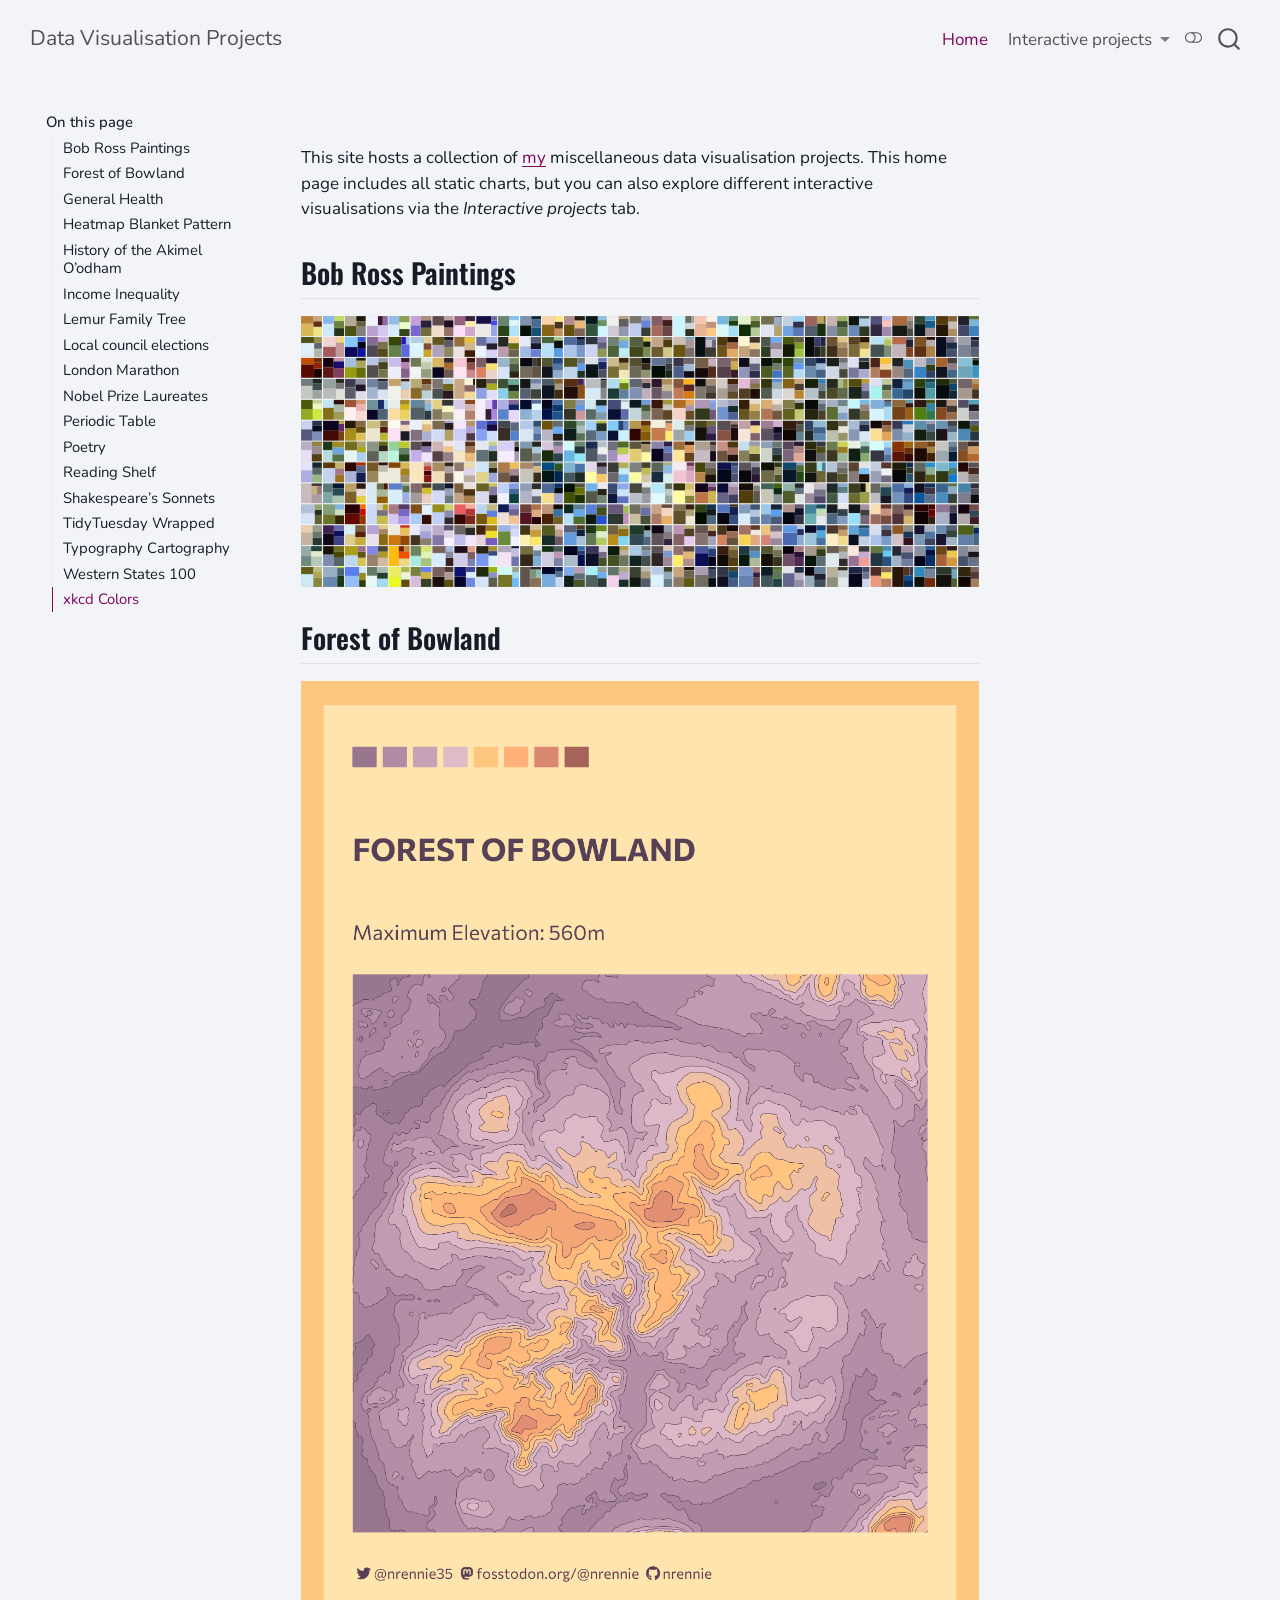
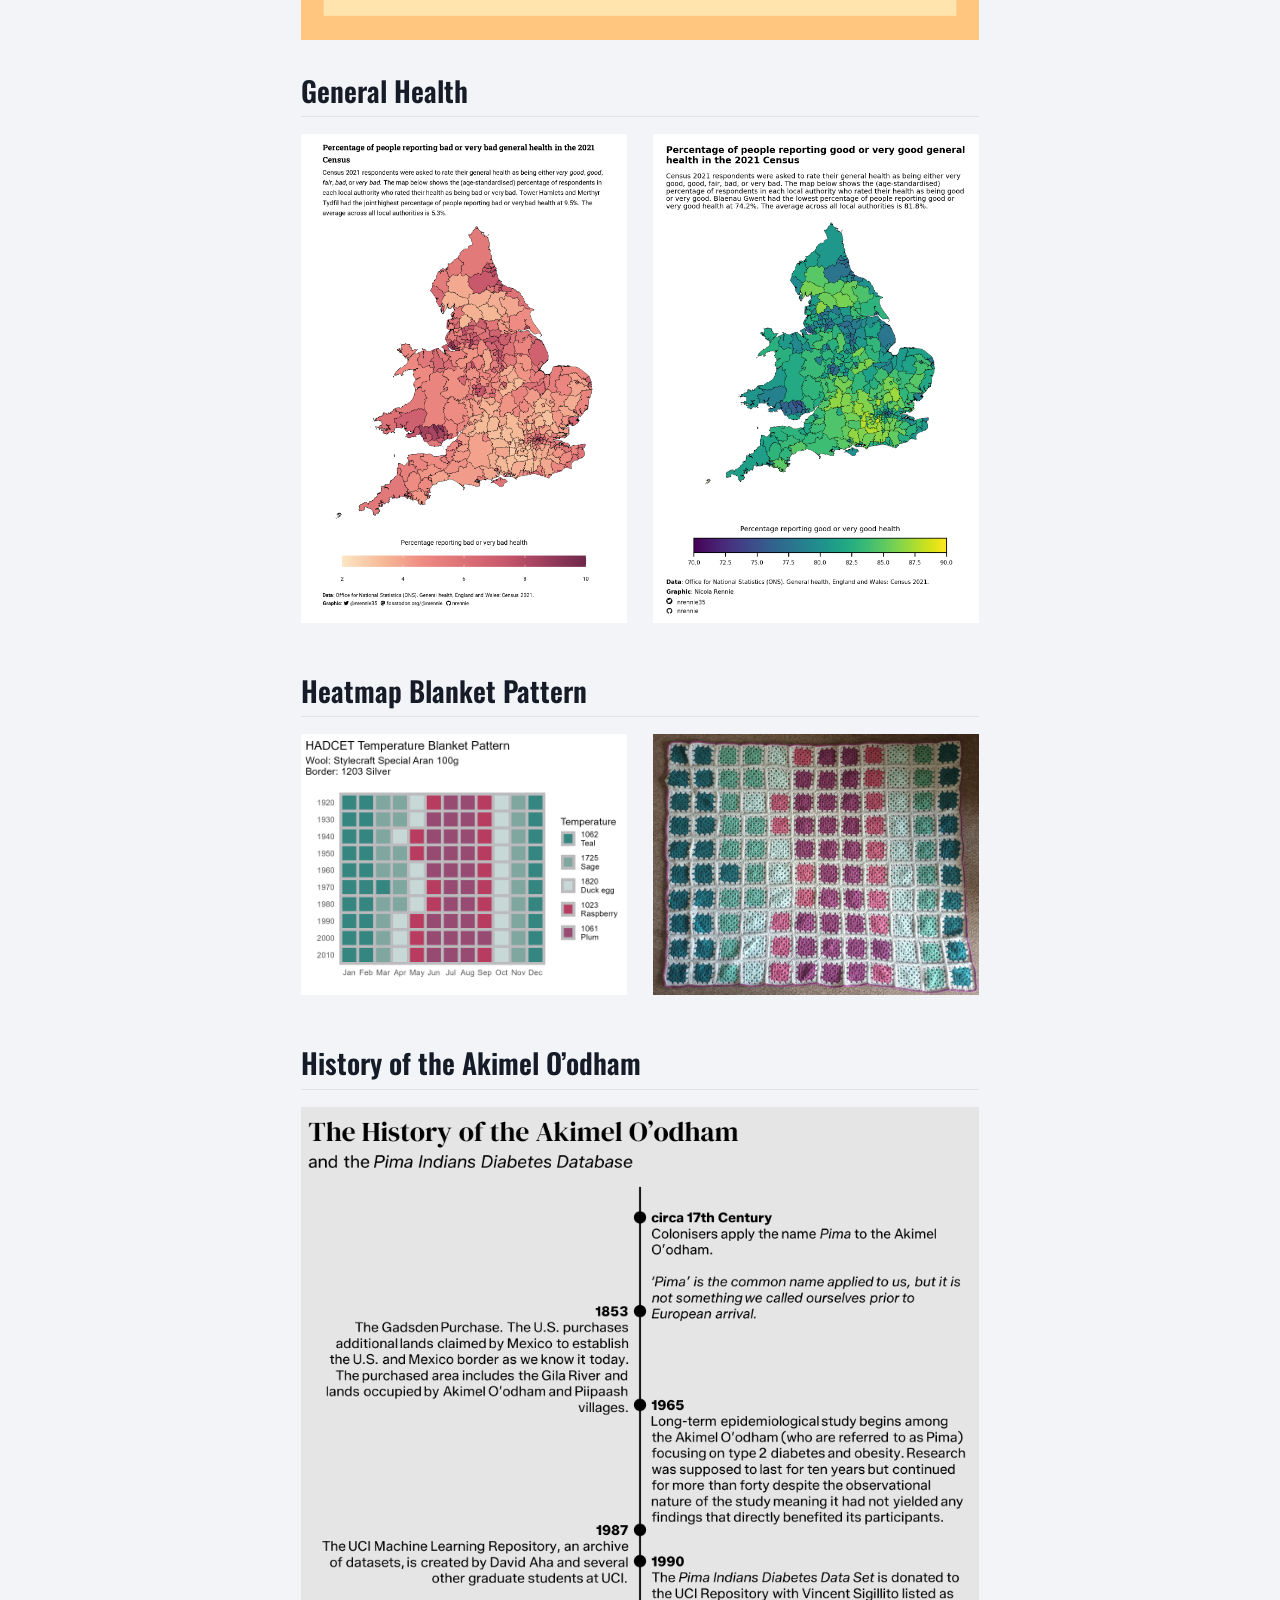
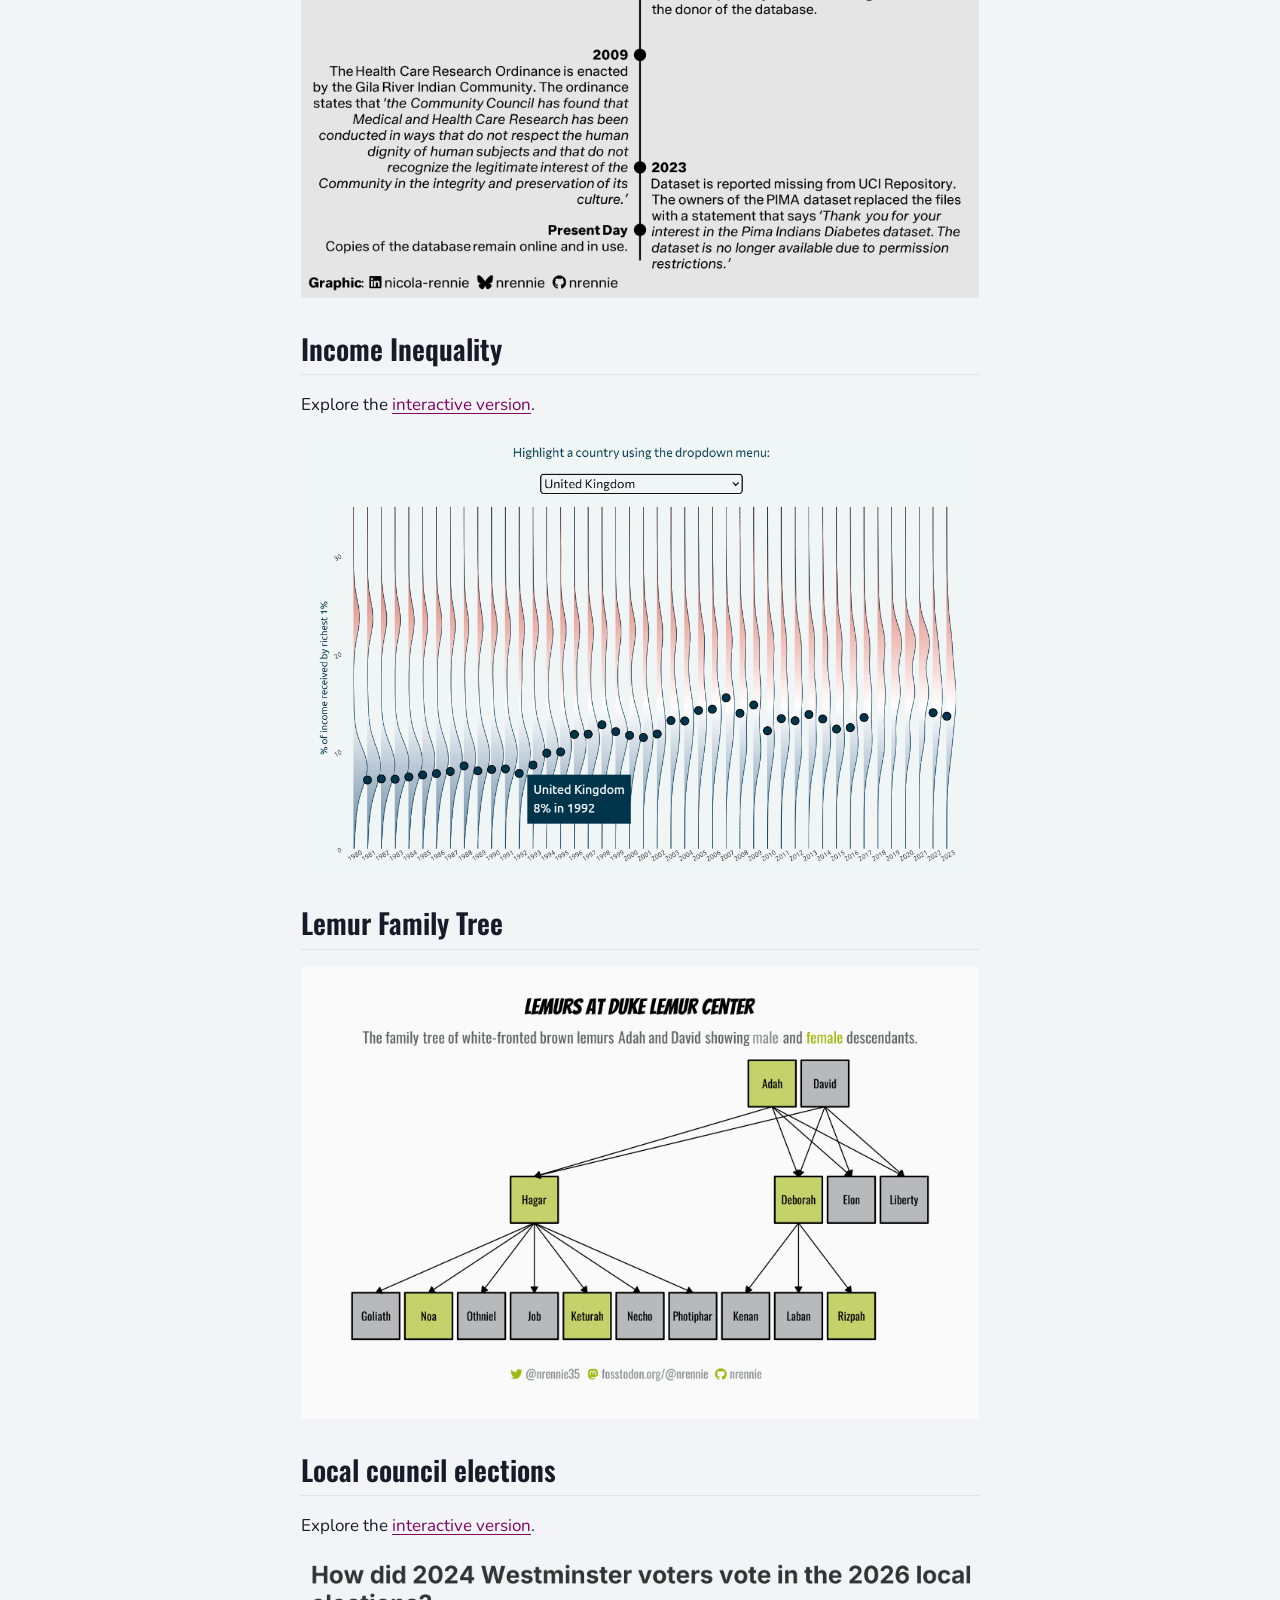
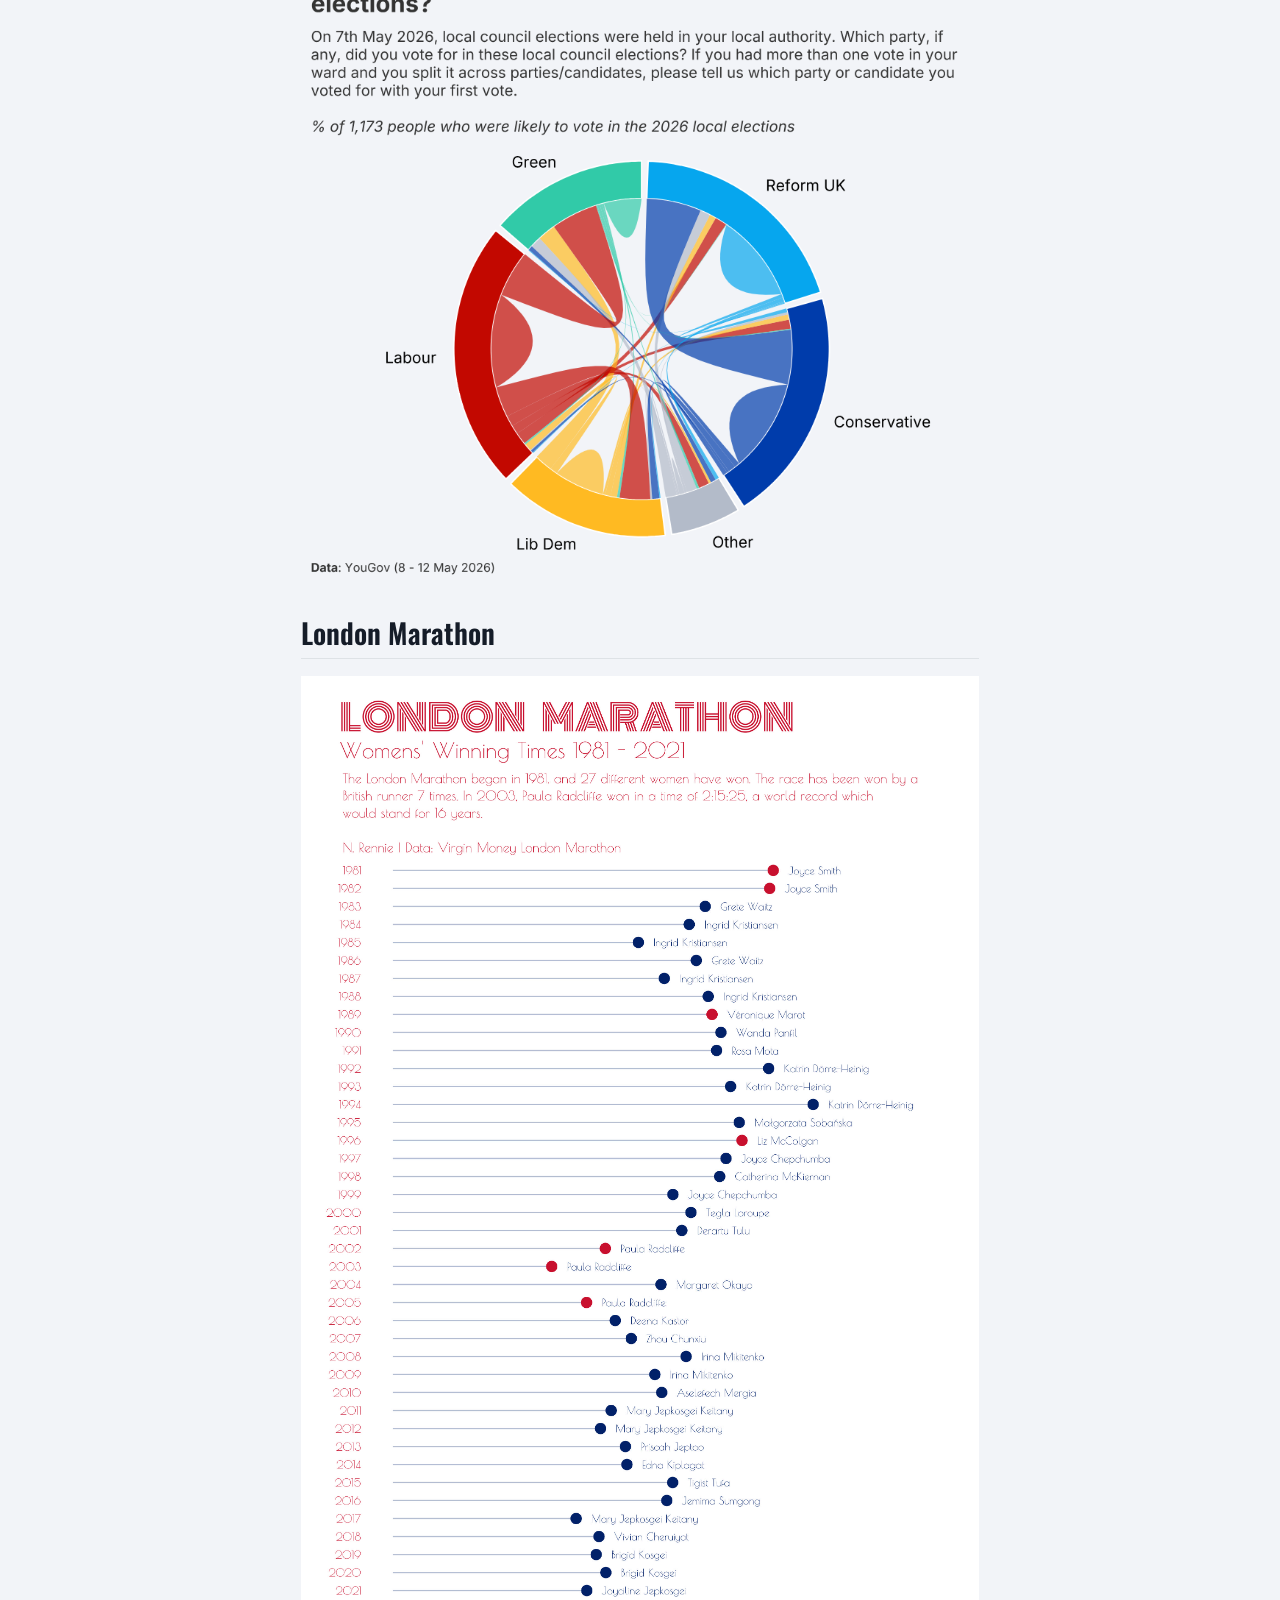
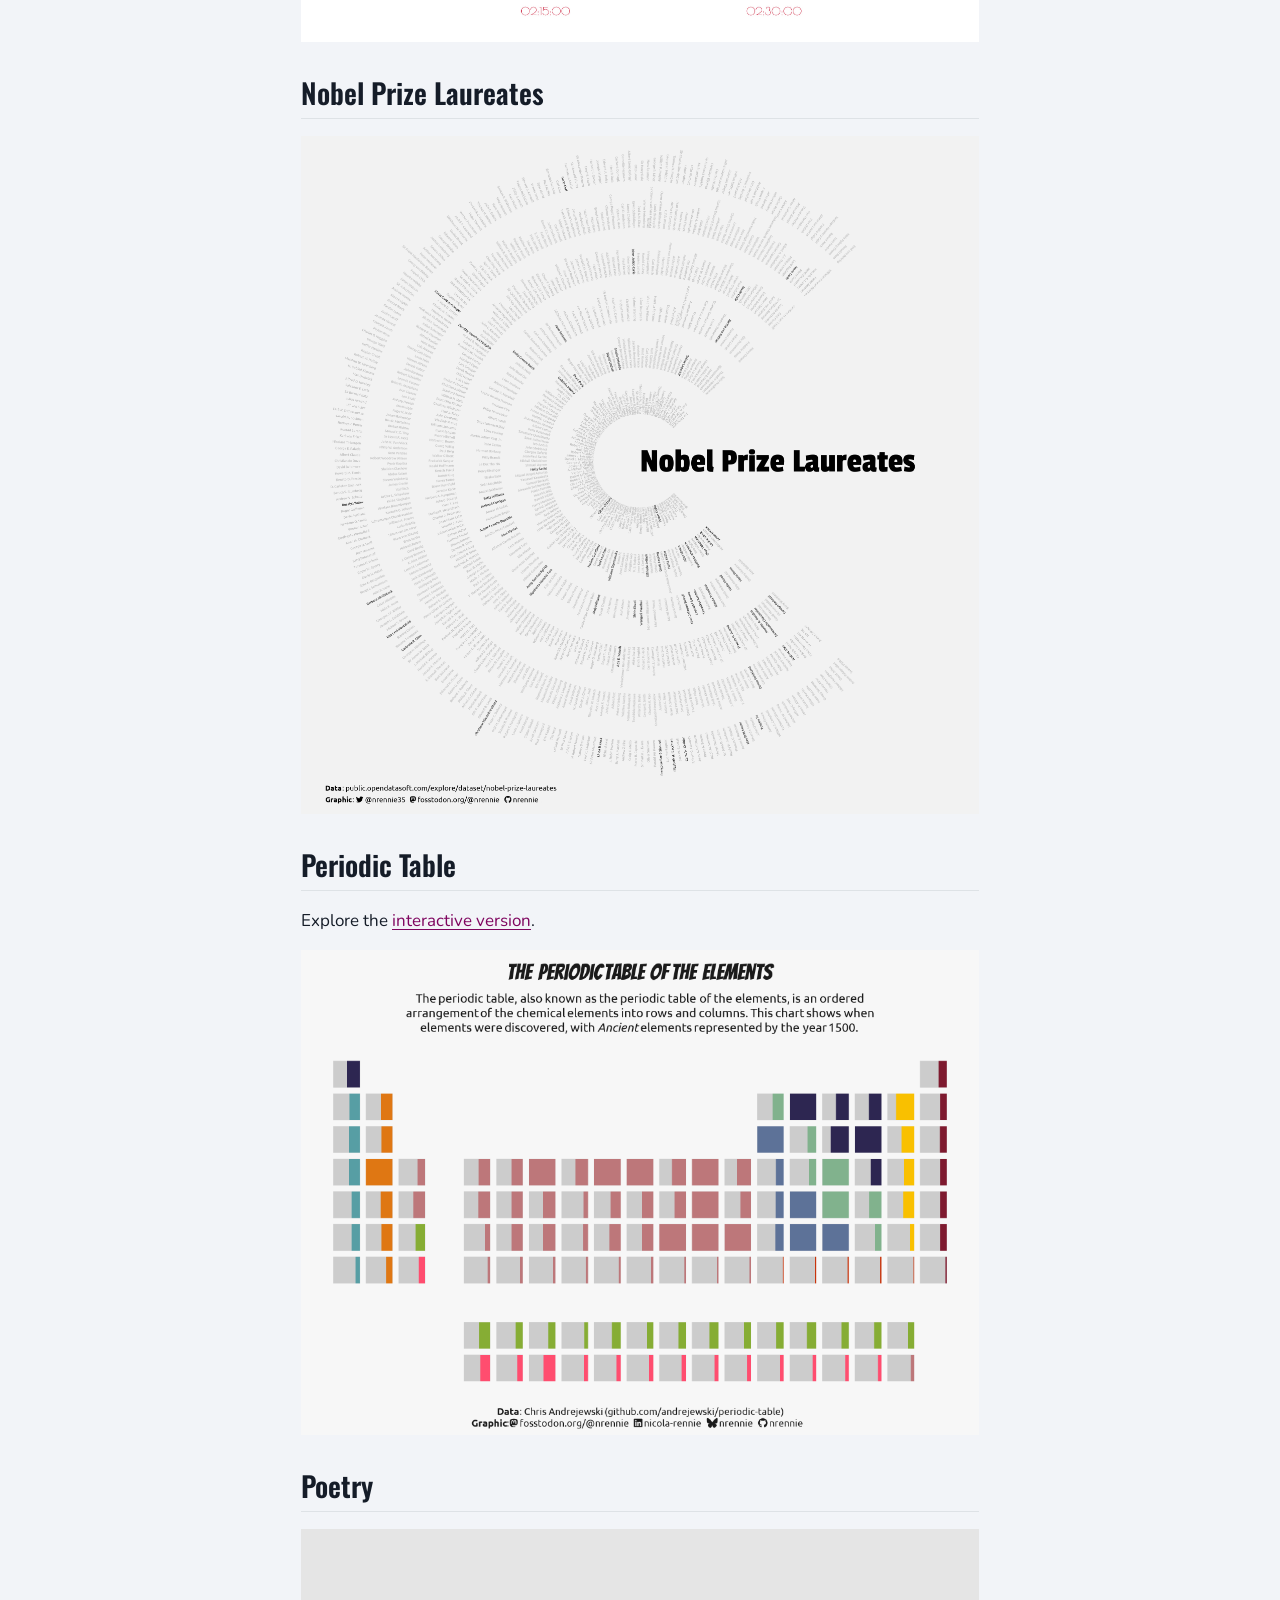
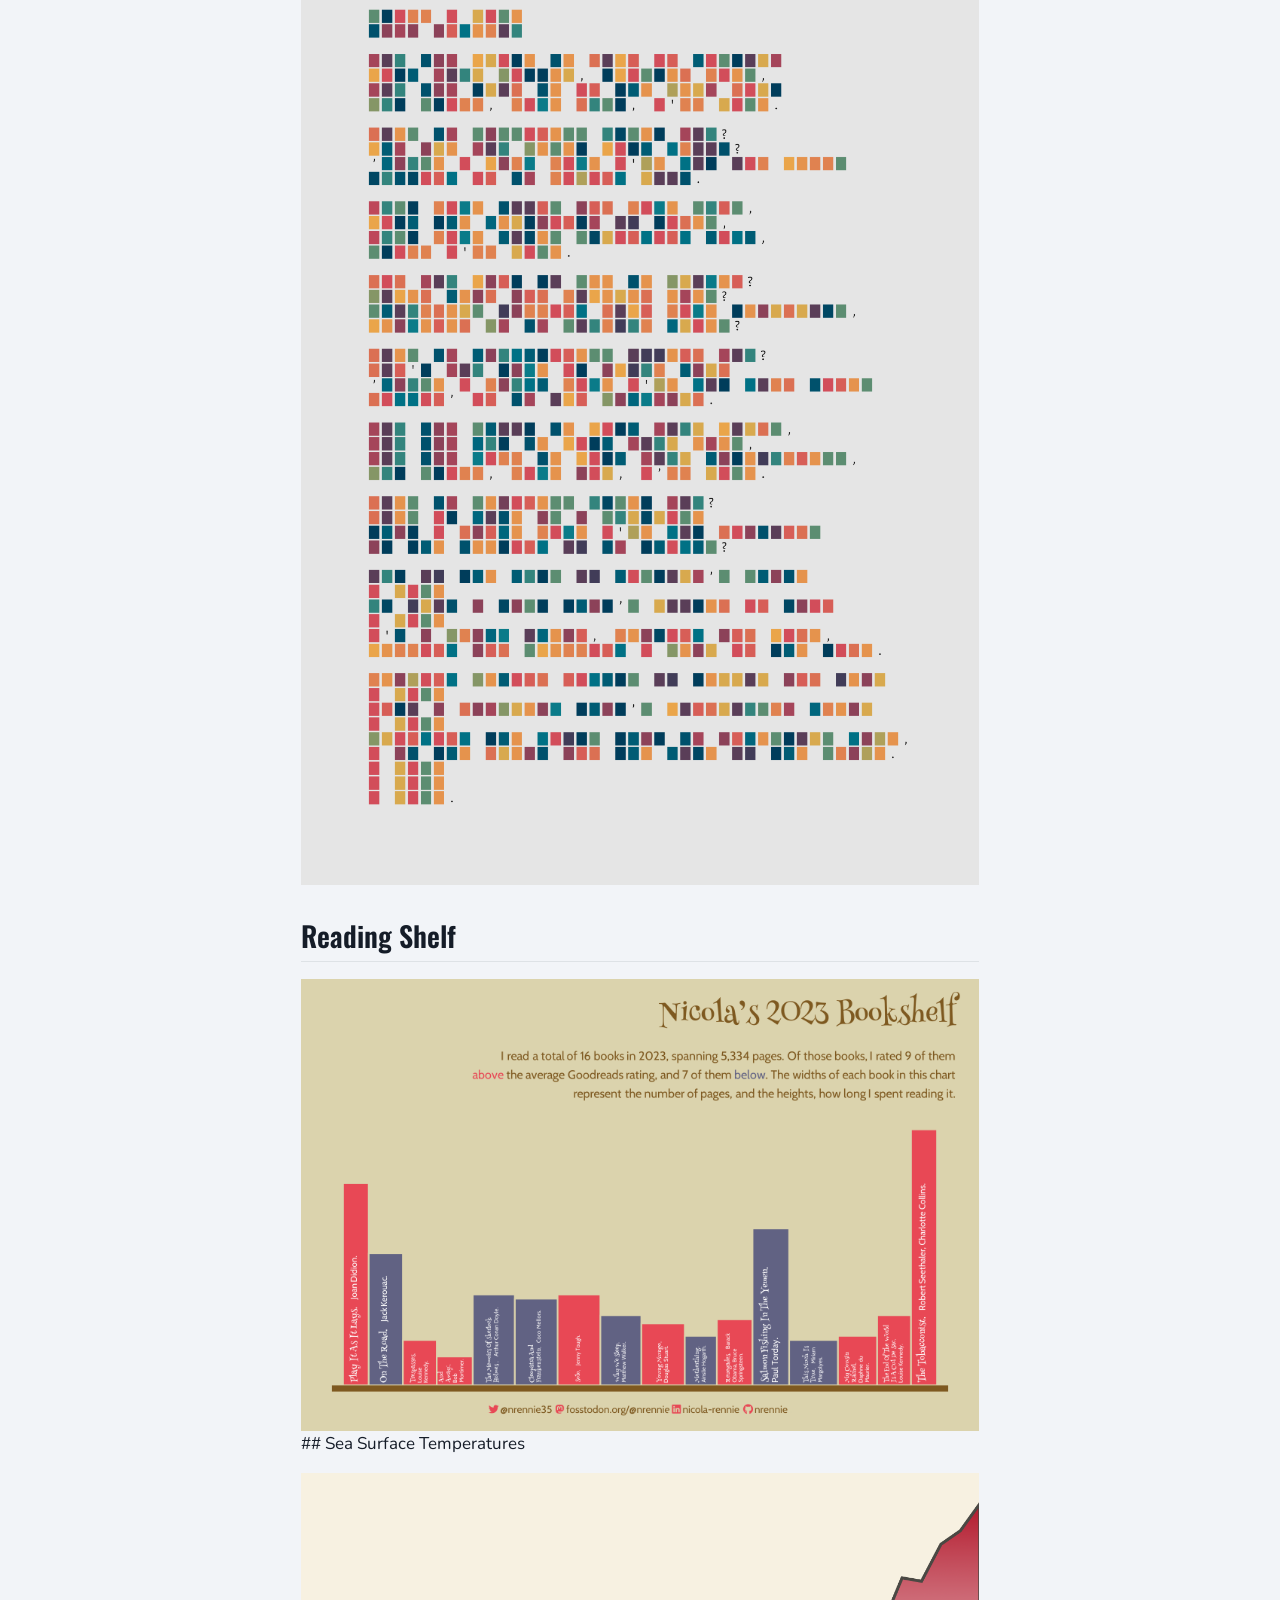
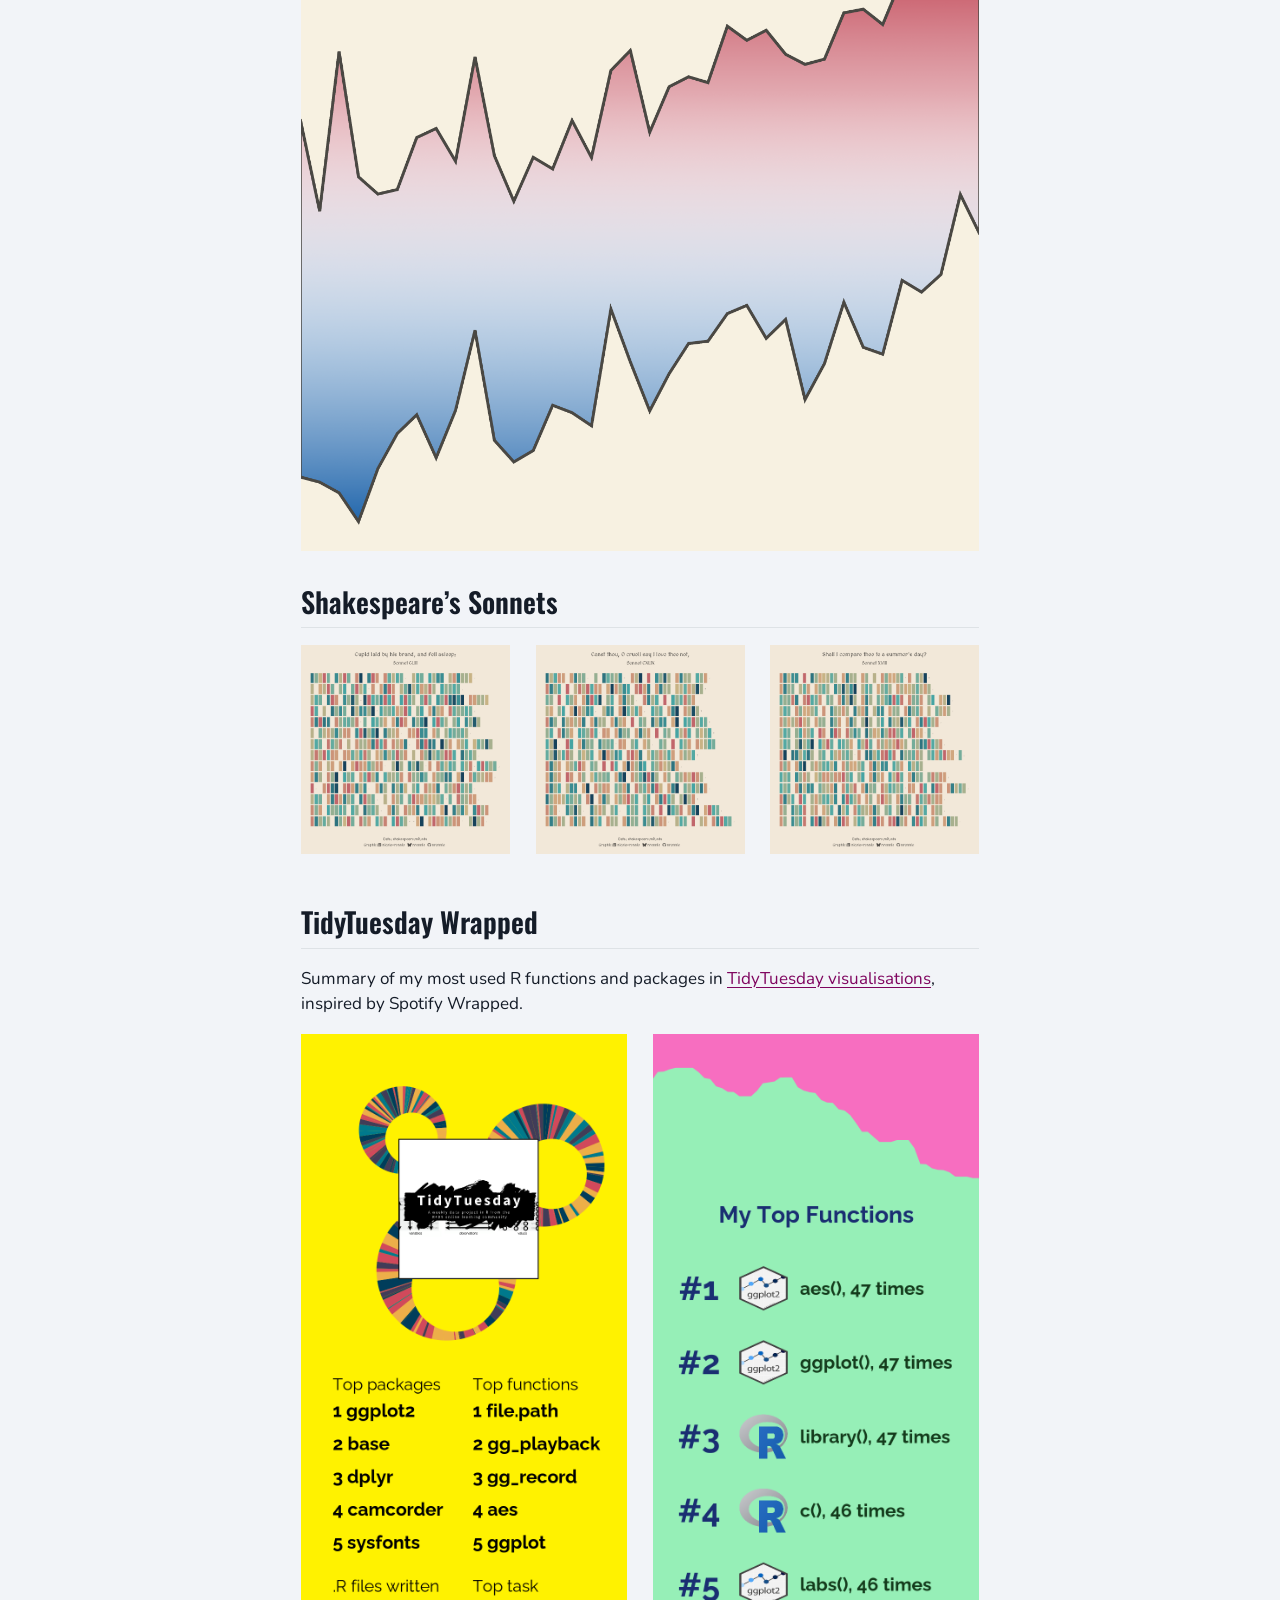
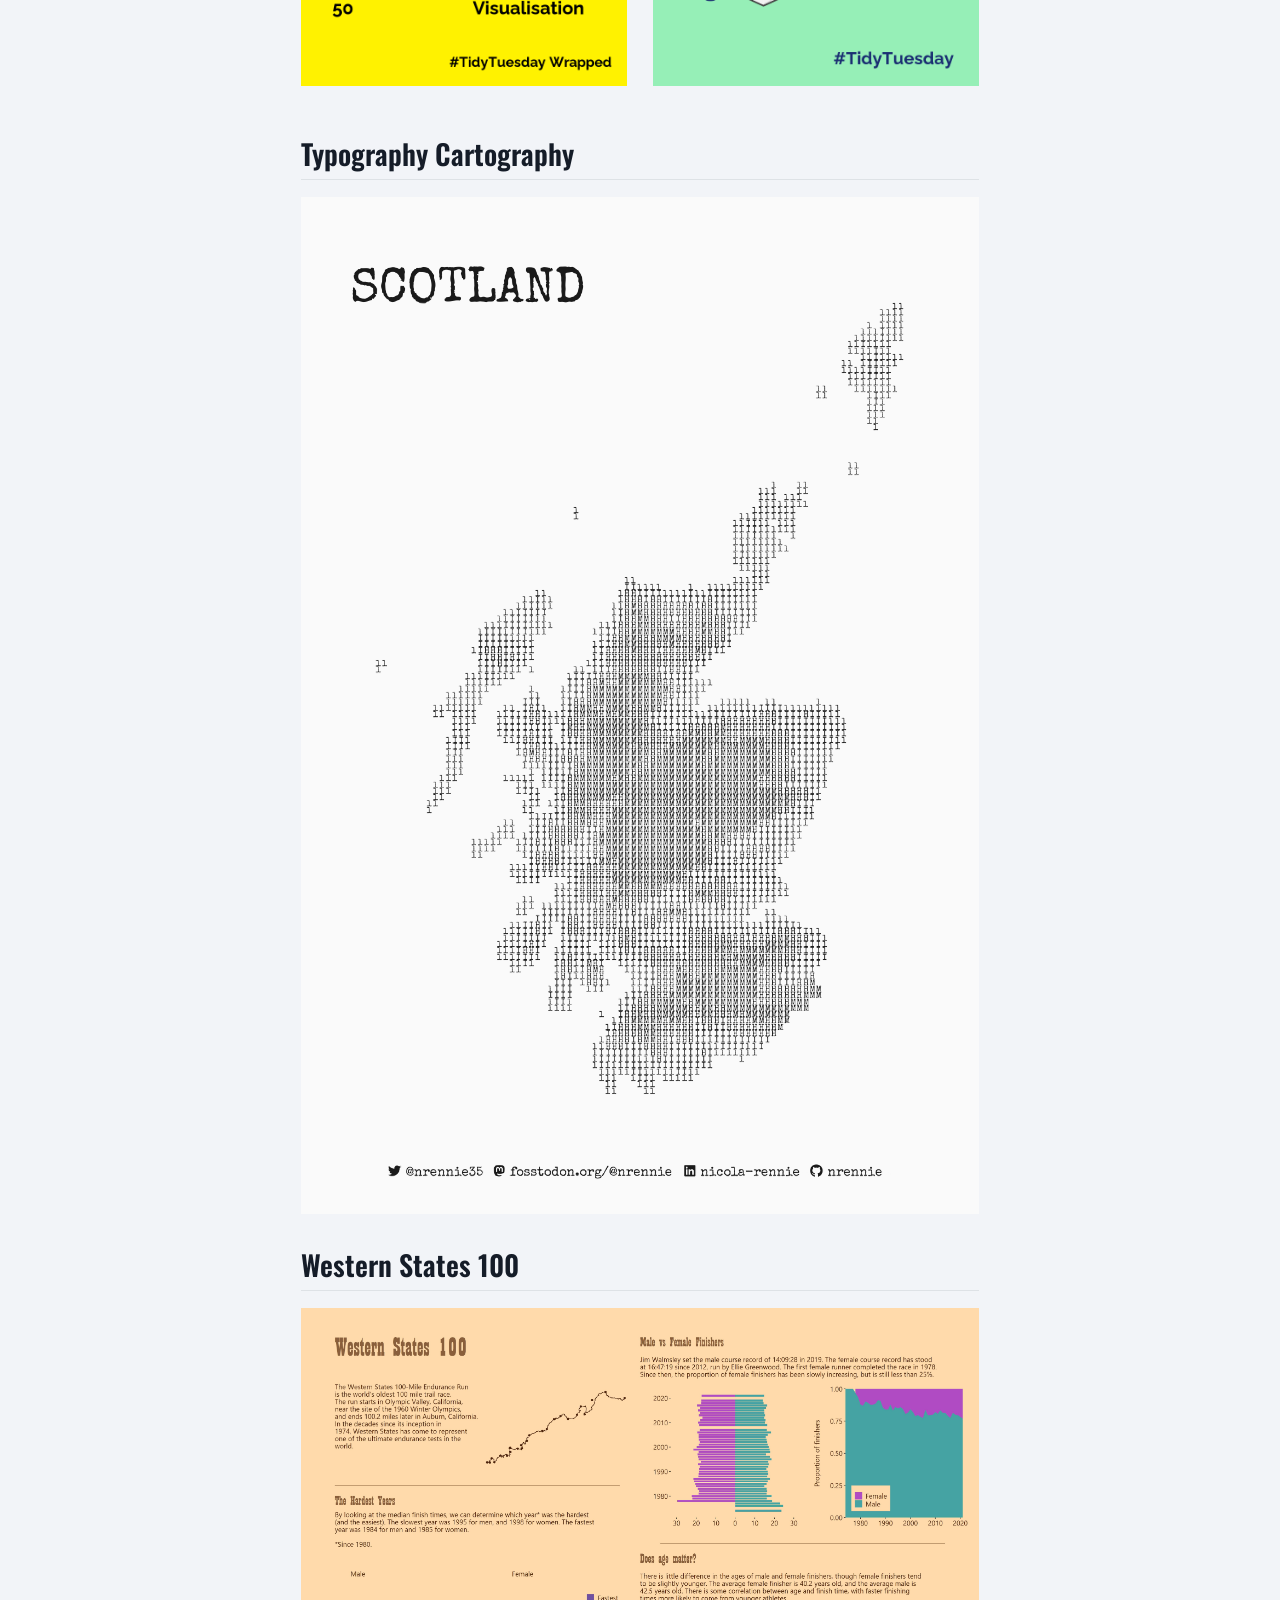
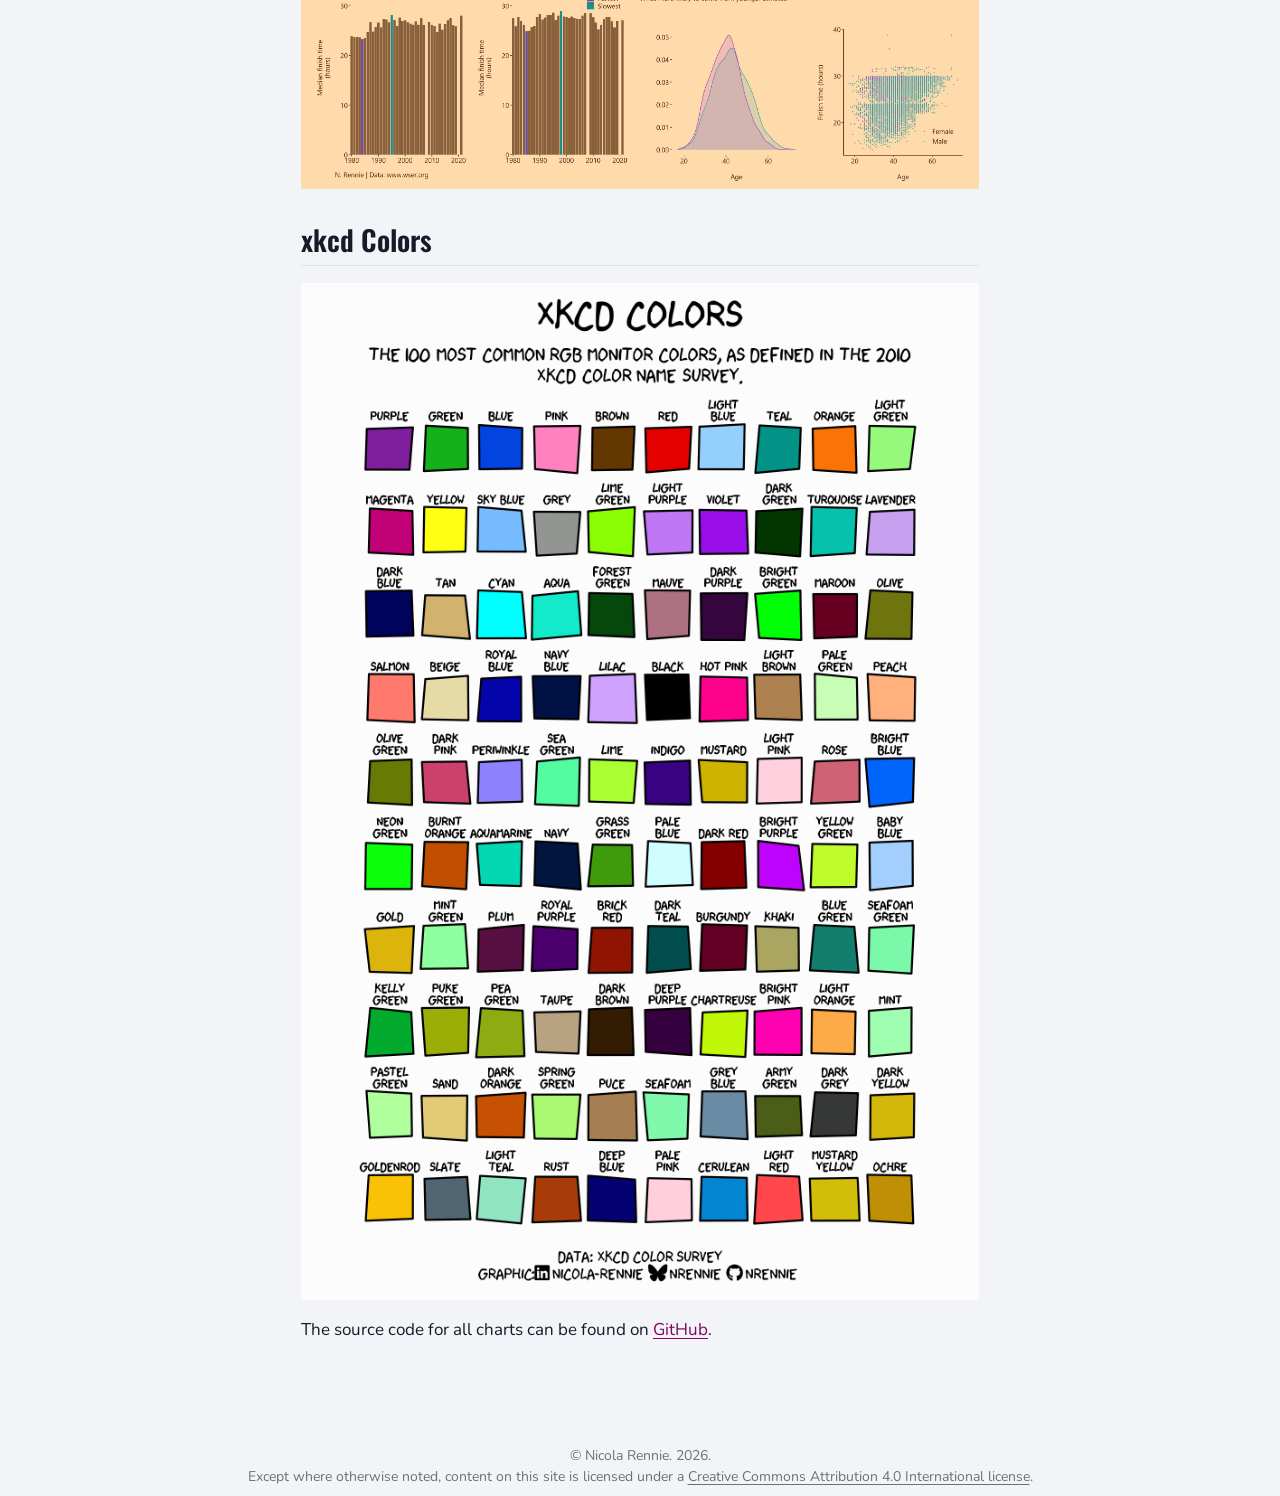
==== commit 17293d53: "render" ====
--- a/docs/index.html
+++ b/docs/index.html
@@ -331,7 +331,7 @@
   <li><a href="#poetry" id="toc-poetry" class="nav-link" data-scroll-target="#poetry">Poetry</a></li>
   <li><a href="#reading-shelf" id="toc-reading-shelf" class="nav-link" data-scroll-target="#reading-shelf">Reading Shelf</a></li>
   <li><a href="#shakespeares-sonnets" id="toc-shakespeares-sonnets" class="nav-link" data-scroll-target="#shakespeares-sonnets">Shakespeare’s Sonnets</a></li>
-  <li><a href="#tidytuesday-wrapped" id="toc-tidytuesday-wrapped" class="nav-link" data-scroll-target="#tidytuesday-wrapped">#TidyTuesday Wrapped</a></li>
+  <li><a href="#tidytuesday-wrapped" id="toc-tidytuesday-wrapped" class="nav-link" data-scroll-target="#tidytuesday-wrapped">TidyTuesday Wrapped</a></li>
   <li><a href="#typography-cartography" id="toc-typography-cartography" class="nav-link" data-scroll-target="#typography-cartography">Typography Cartography</a></li>
   <li><a href="#western-states-100" id="toc-western-states-100" class="nav-link" data-scroll-target="#western-states-100">Western States 100</a></li>
   <li><a href="#xkcd-colors" id="toc-xkcd-colors" class="nav-link" data-scroll-target="#xkcd-colors">xkcd Colors</a></li>
@@ -435,7 +435,8 @@
 </div>
 </section>
 <section id="tidytuesday-wrapped" class="level2">
-<h2 class="anchored" data-anchor-id="tidytuesday-wrapped">#TidyTuesday Wrapped</h2>
+<h2 class="anchored" data-anchor-id="tidytuesday-wrapped">TidyTuesday Wrapped</h2>
+<p>Summary of my most used R functions and packages in <a href="https://github.com/nrennie/tidytuesday">TidyTuesday visualisations</a>, inspired by Spotify Wrapped.</p>
 <div class="grid">
 <div class="g-col-12 g-col-md-6">
 <p><a href="TidyTuesday Wrapped/images/tidytuesday-wrapped-2023.png" class="lightbox" data-gallery="quarto-lightbox-gallery-19"><img src="TidyTuesday Wrapped/images/tidytuesday-wrapped-2023.png" class="img-fluid" style="width:100.0%"></a></p>
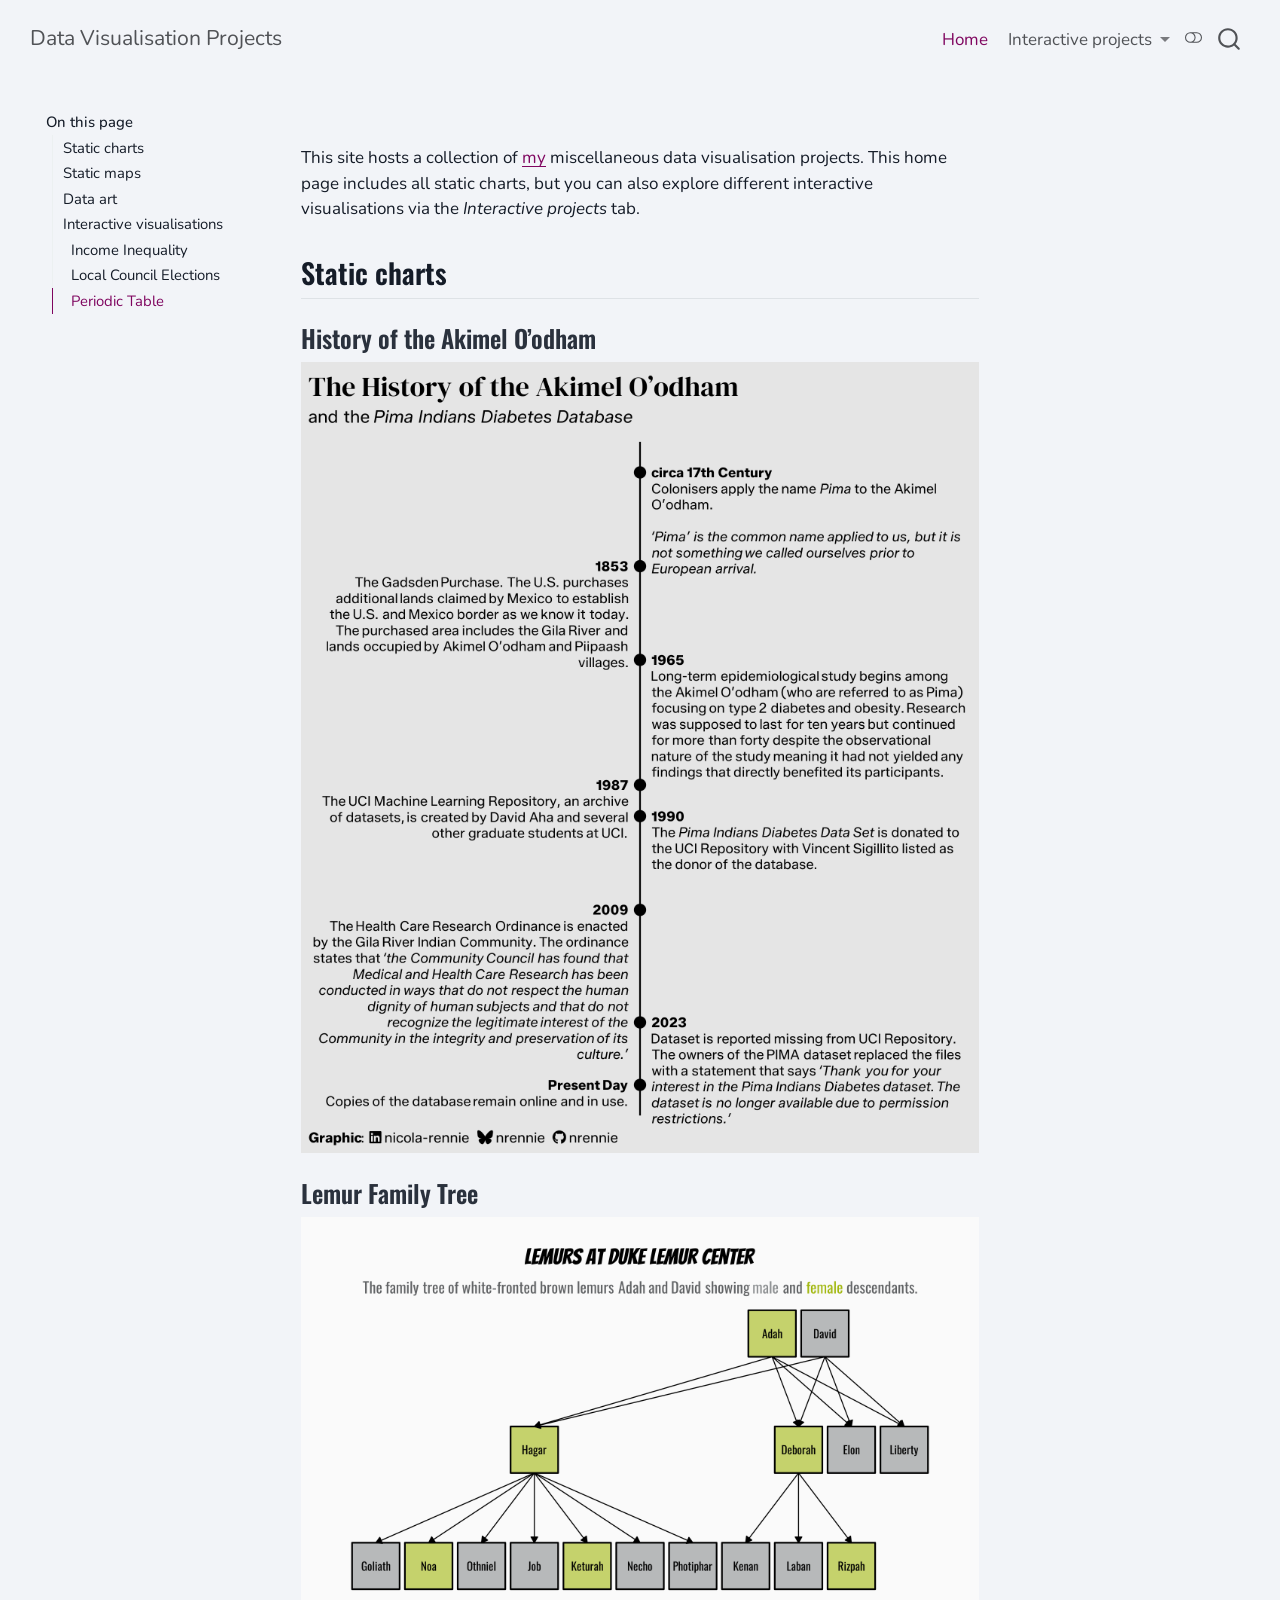
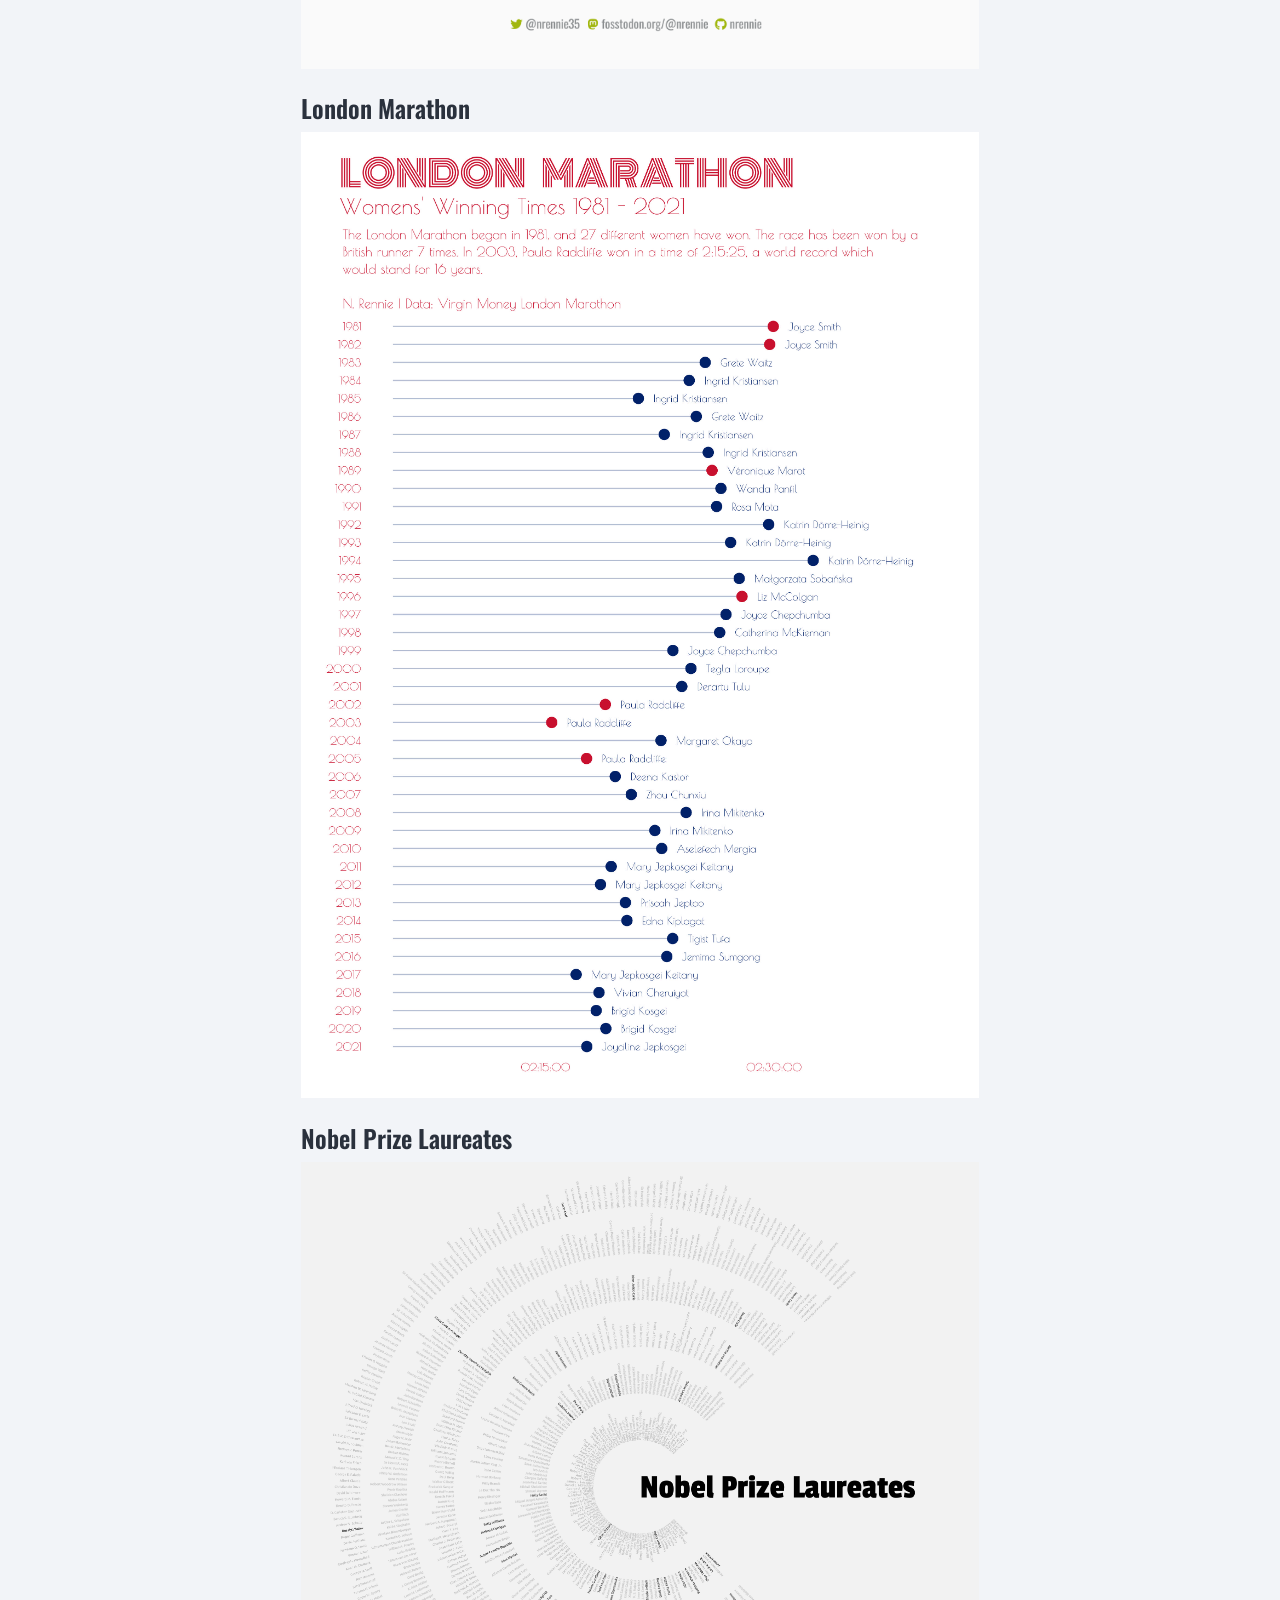
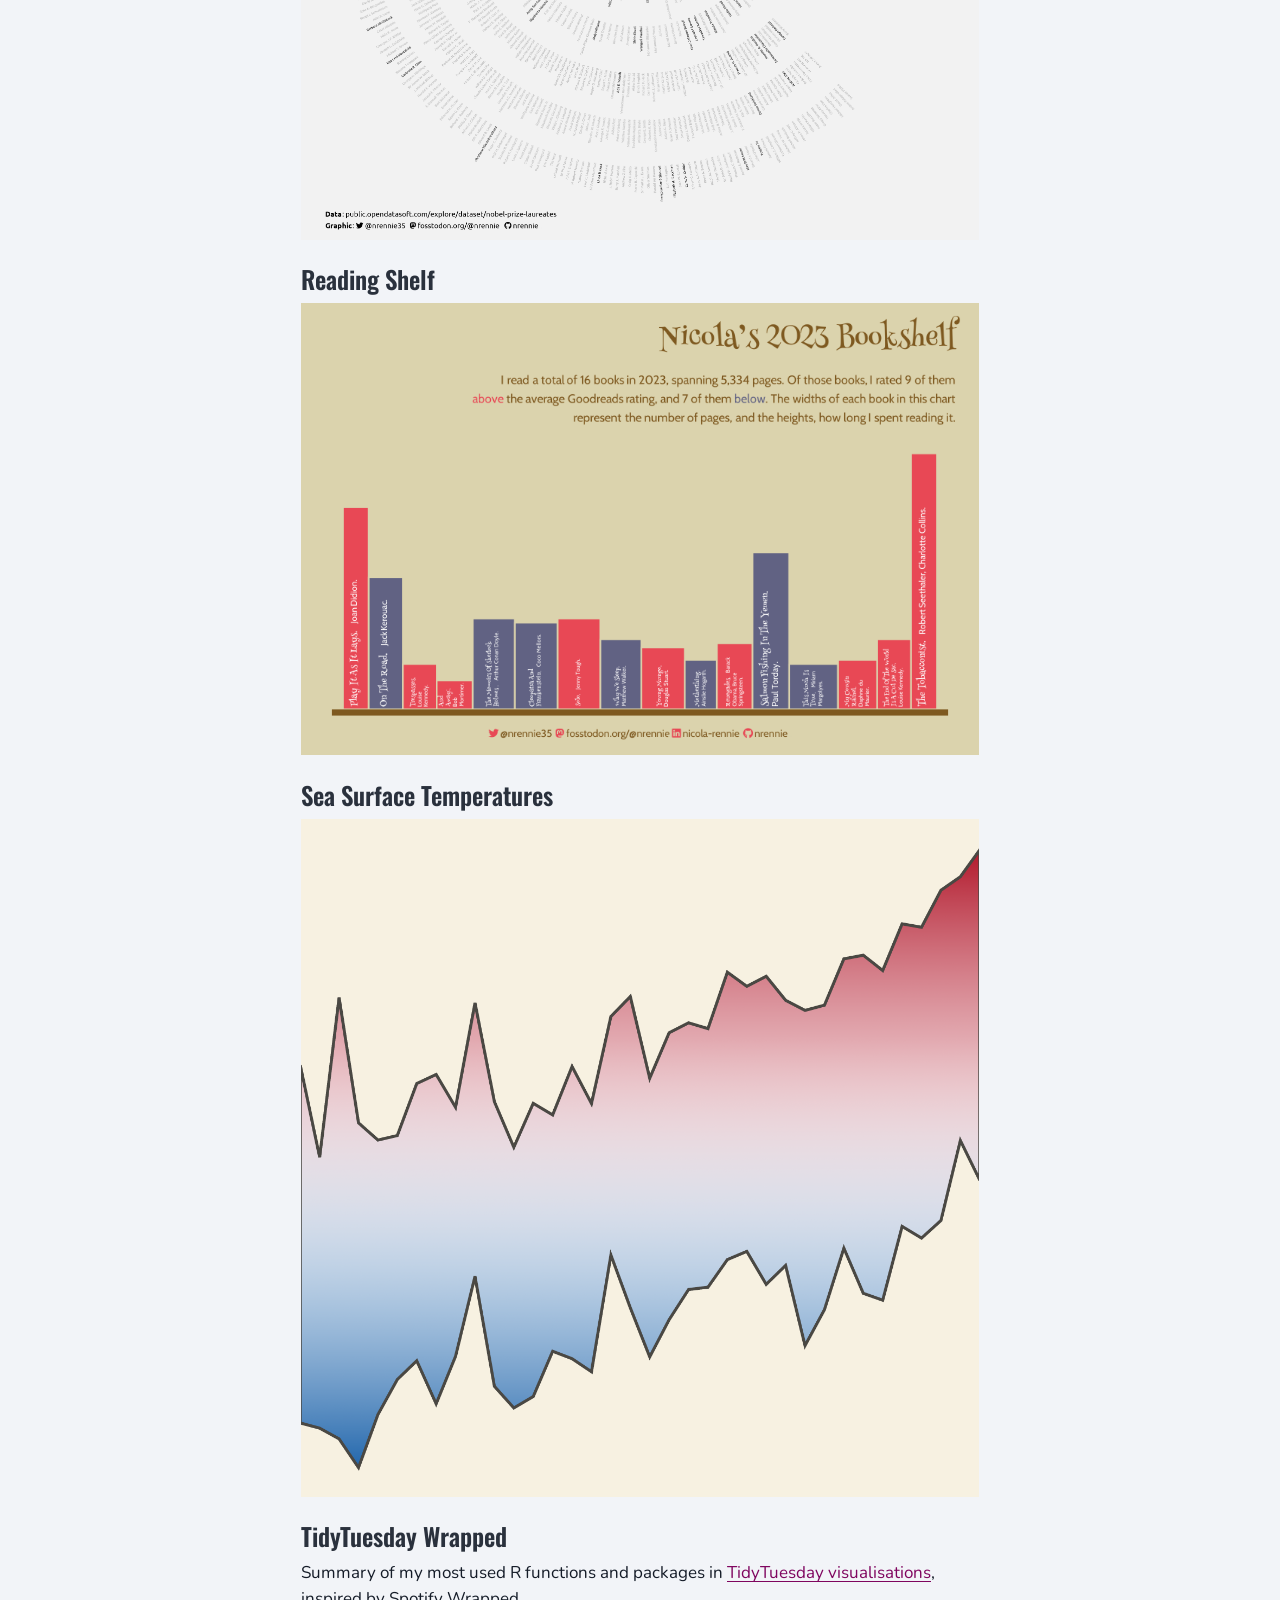
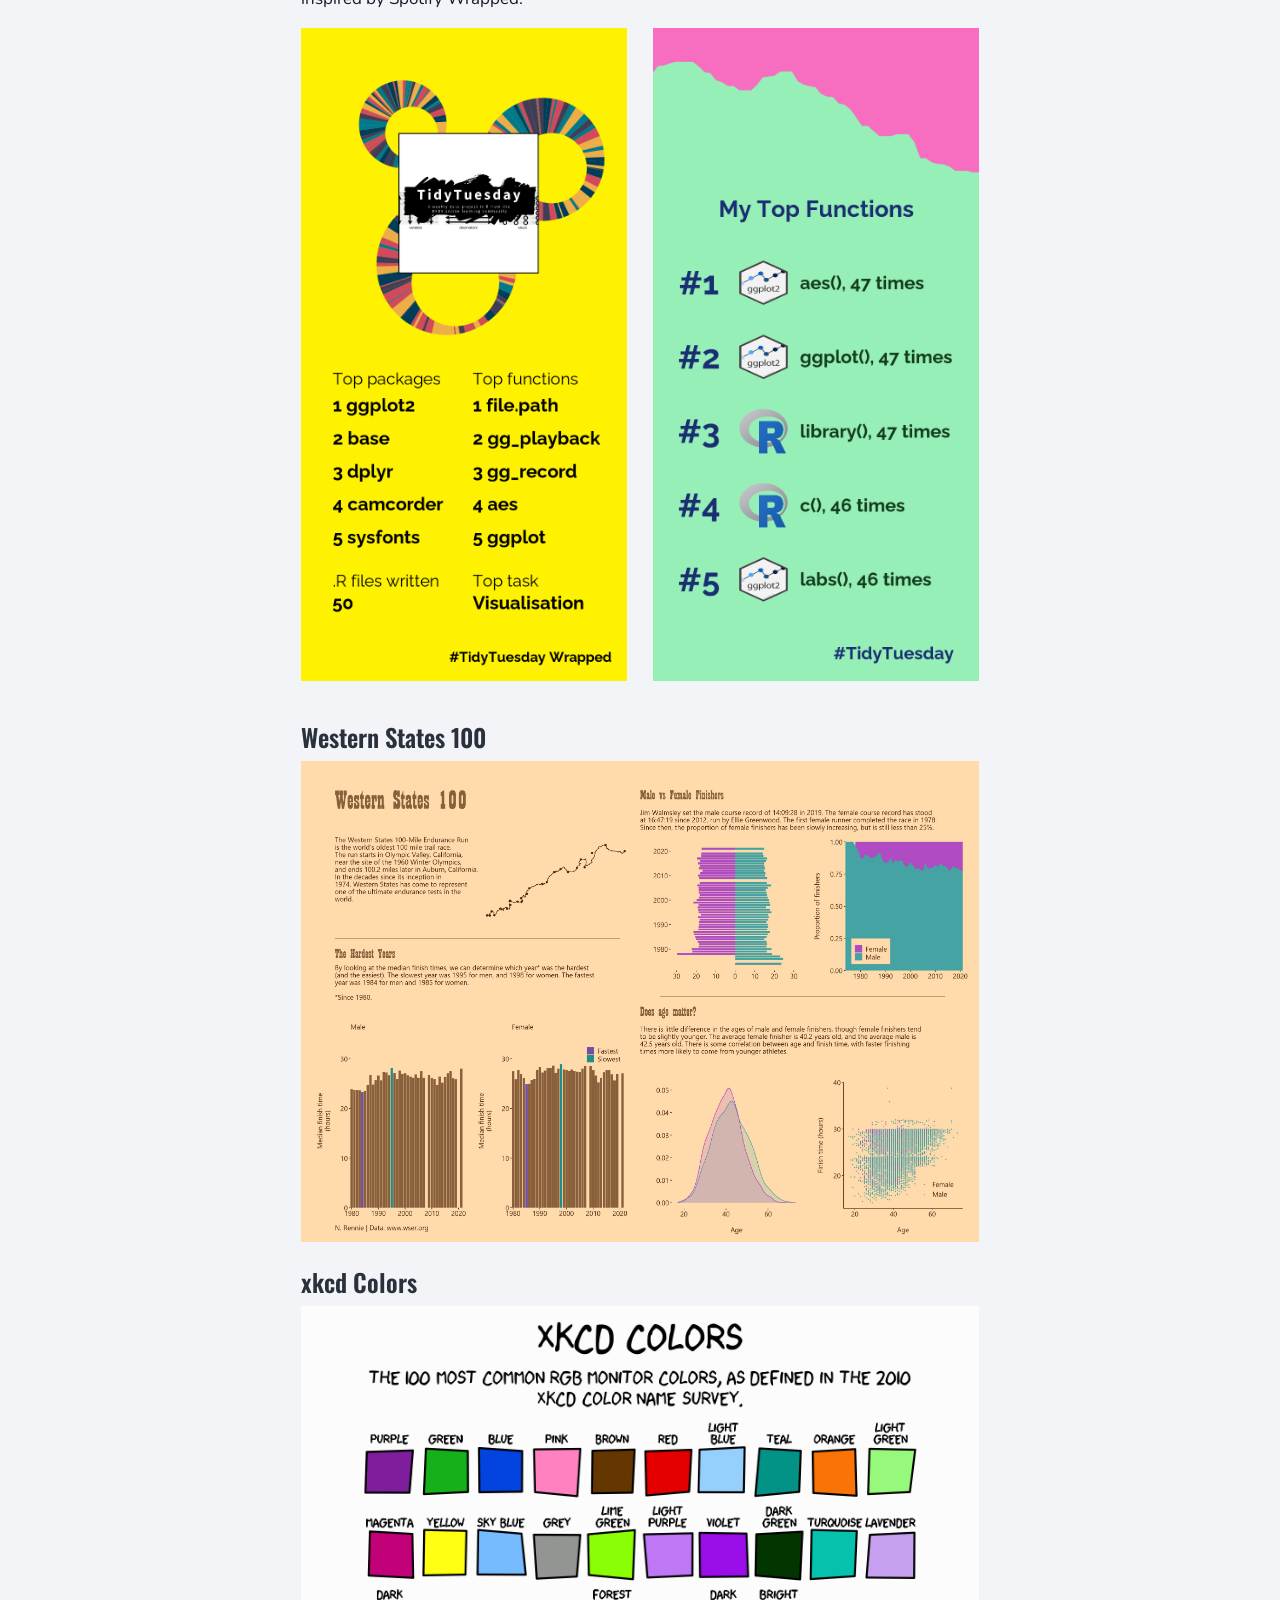
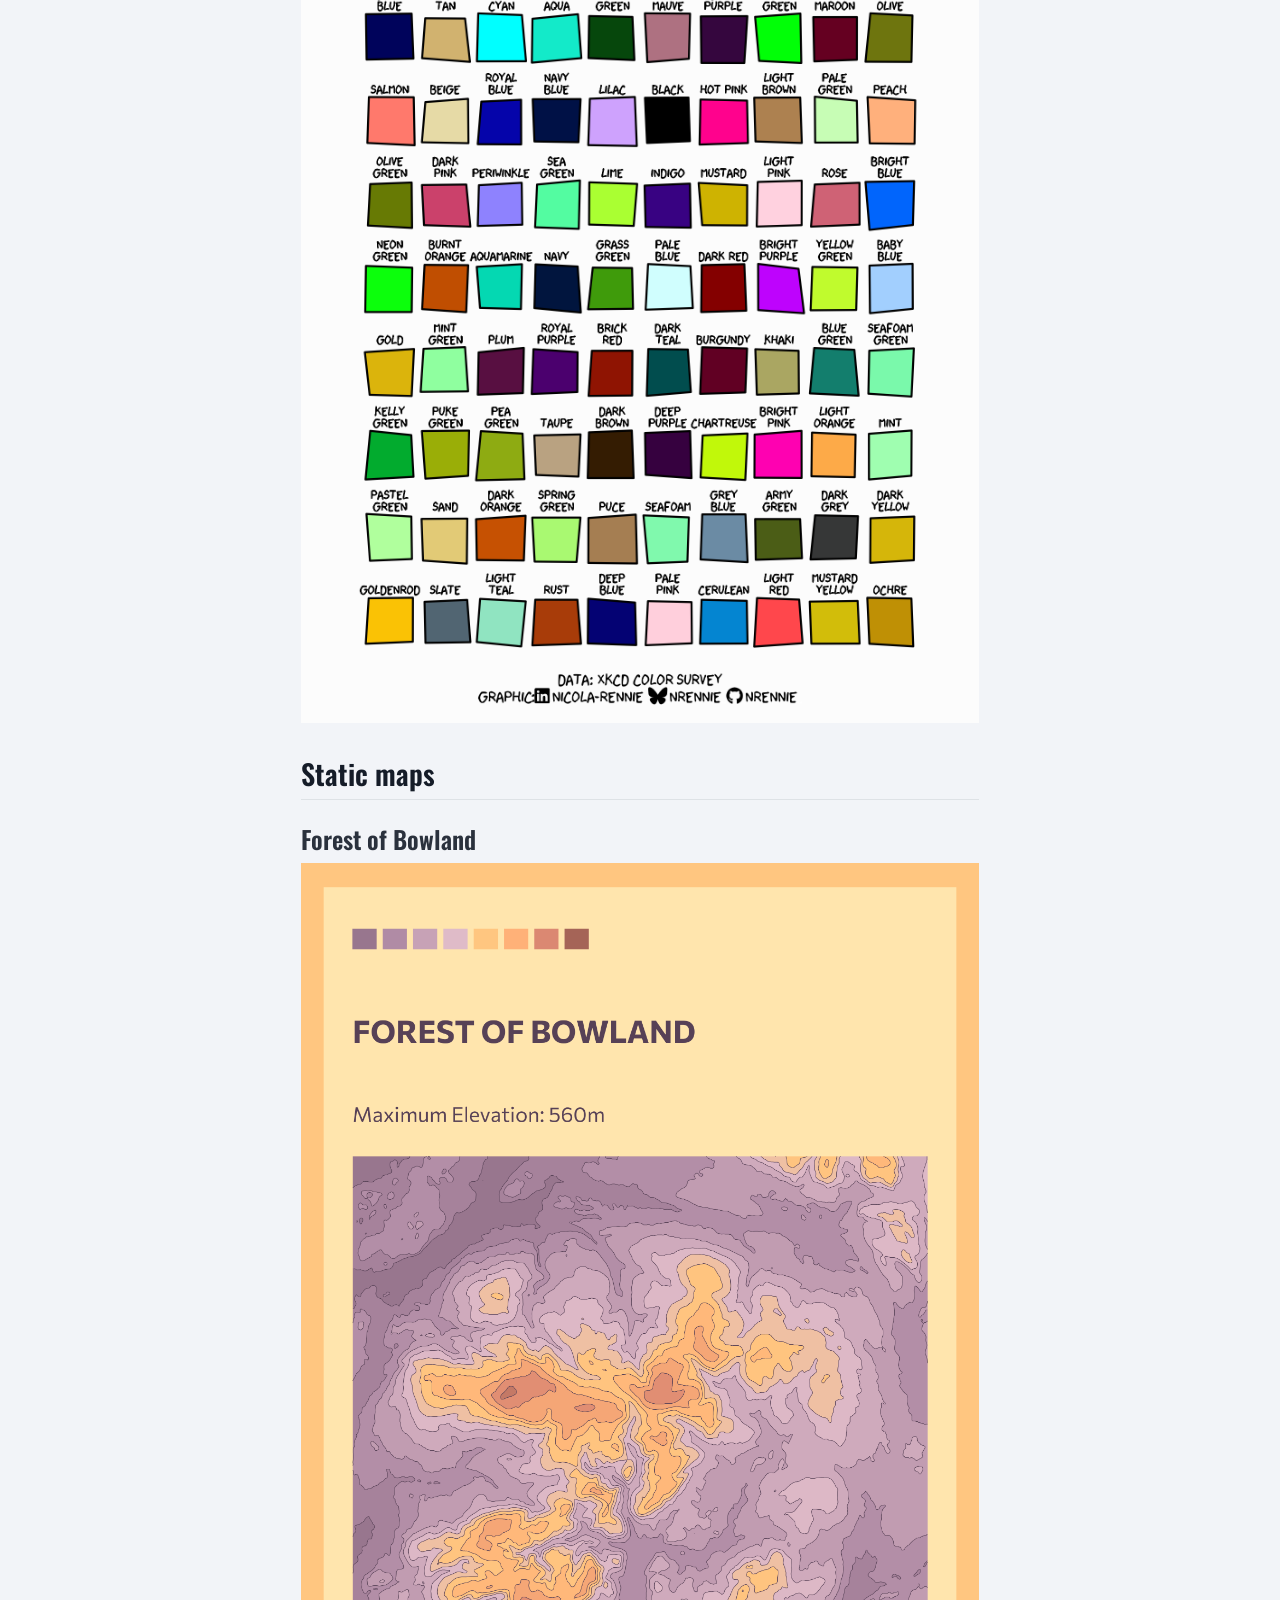
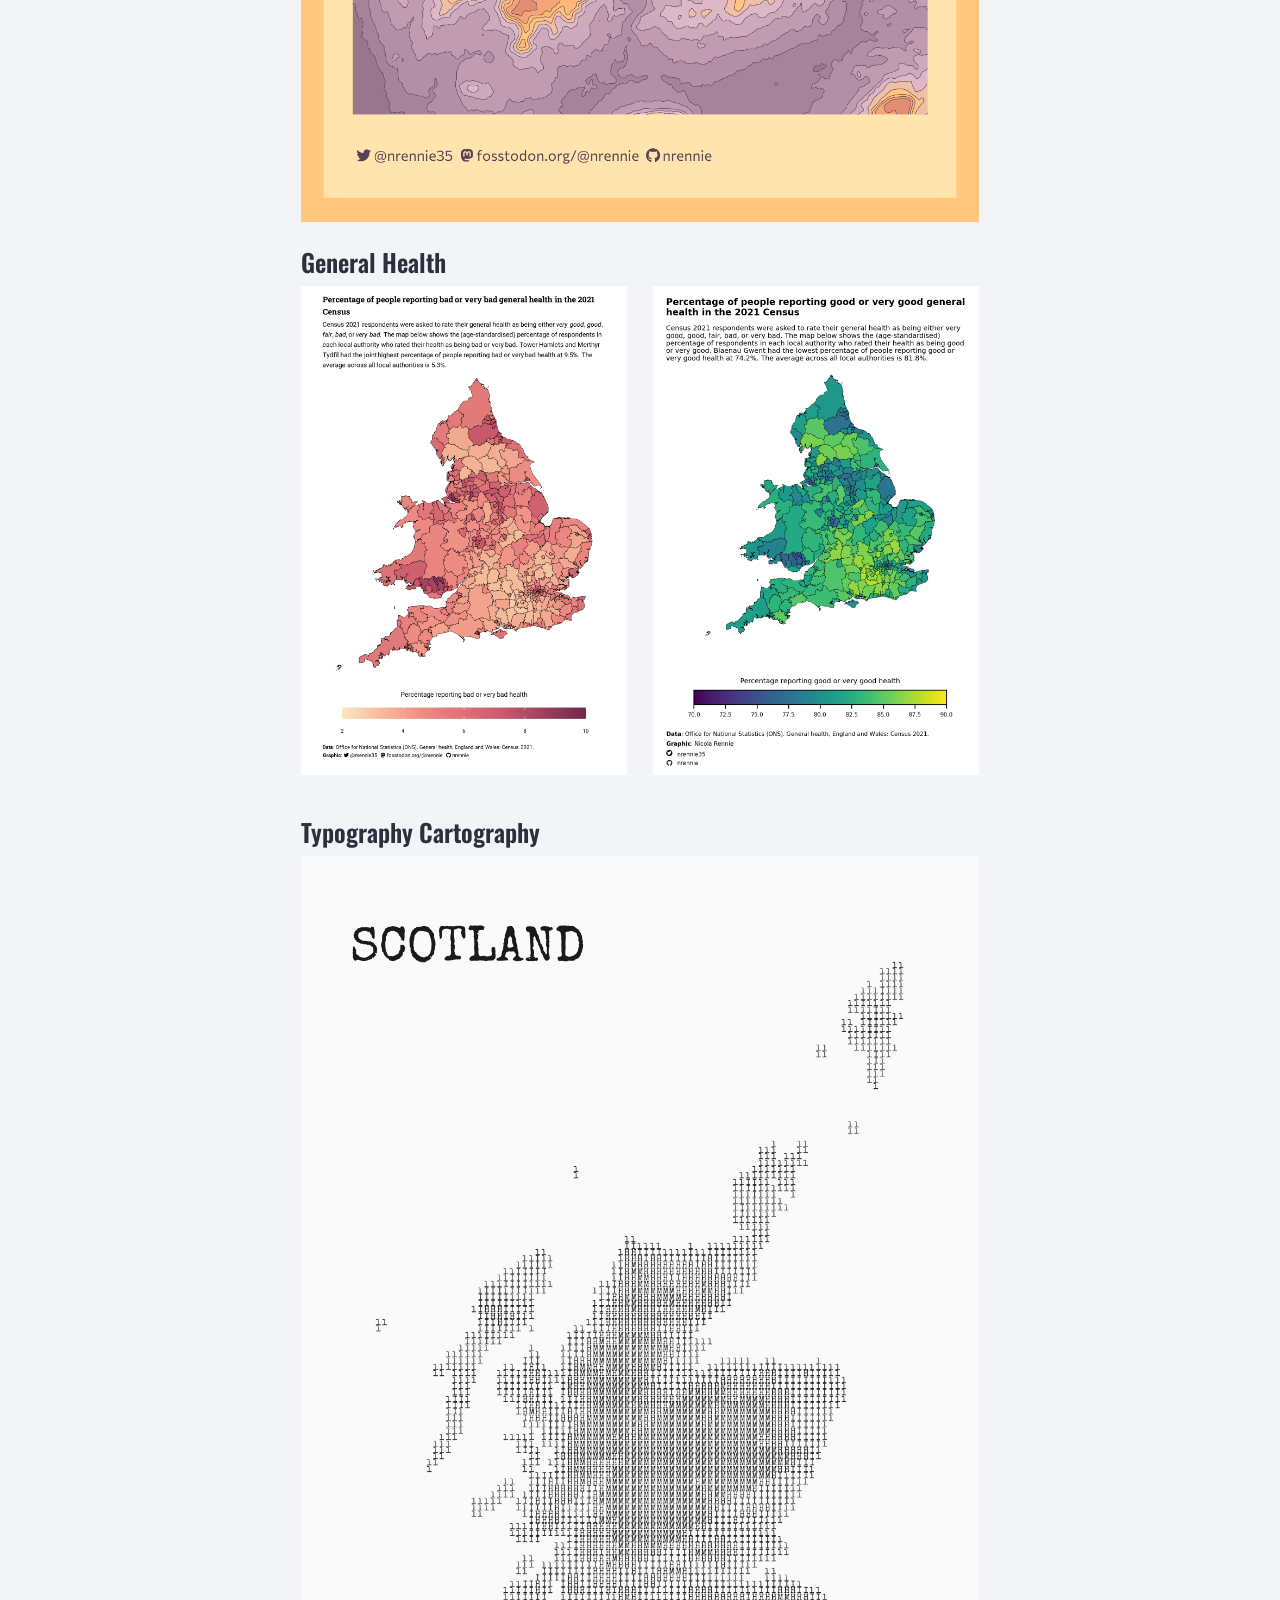
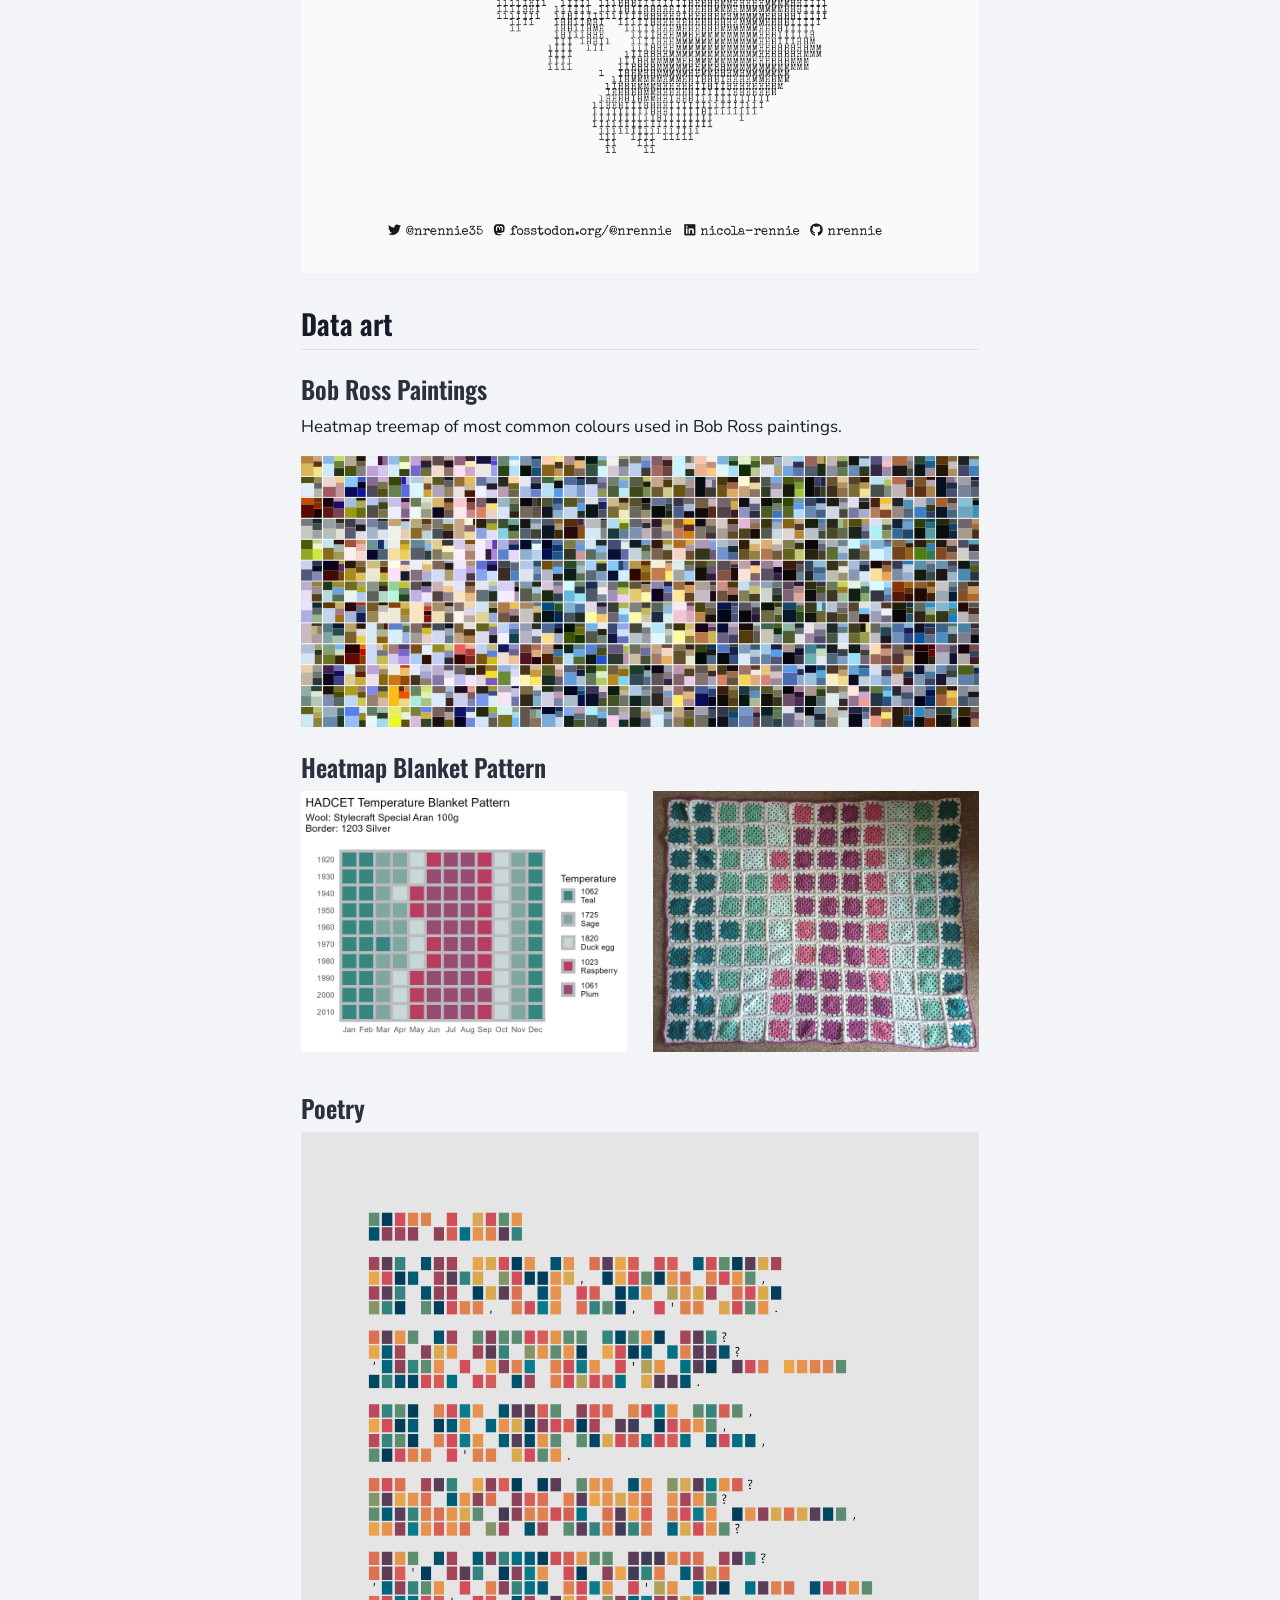
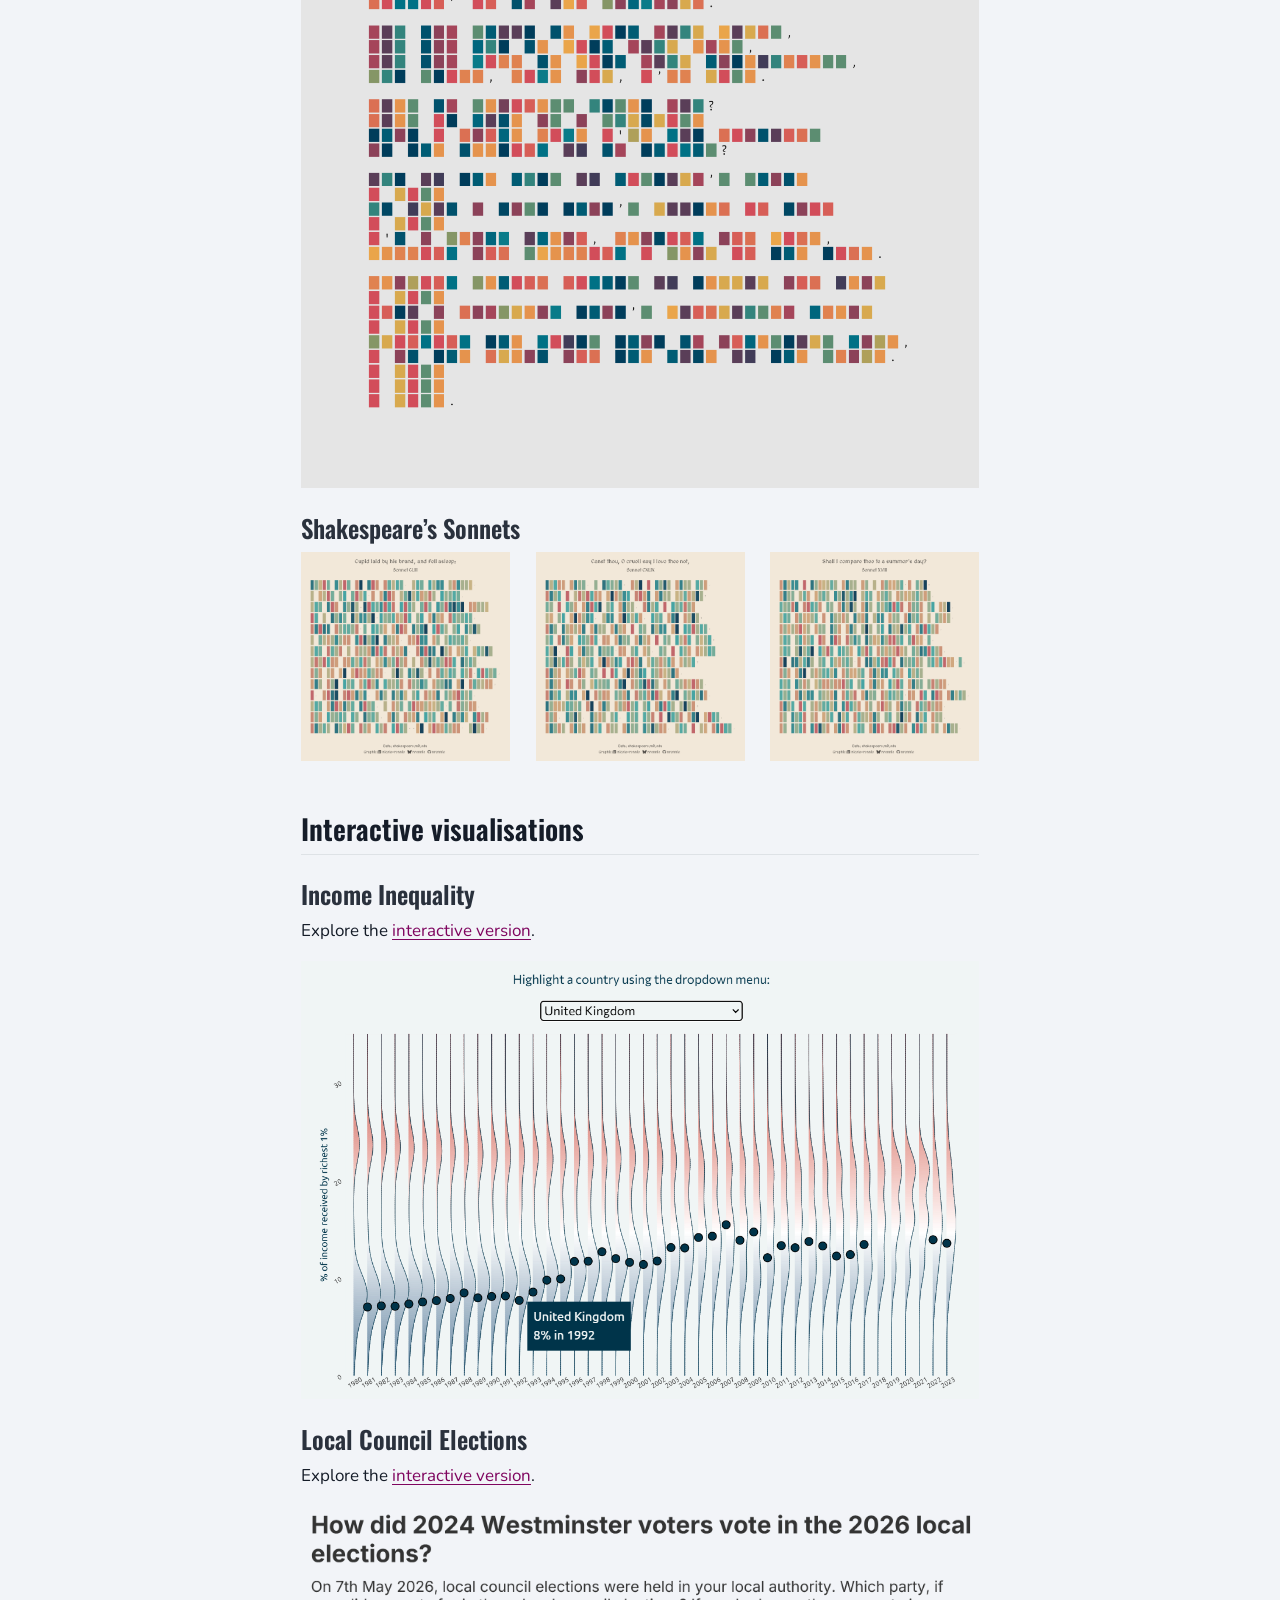
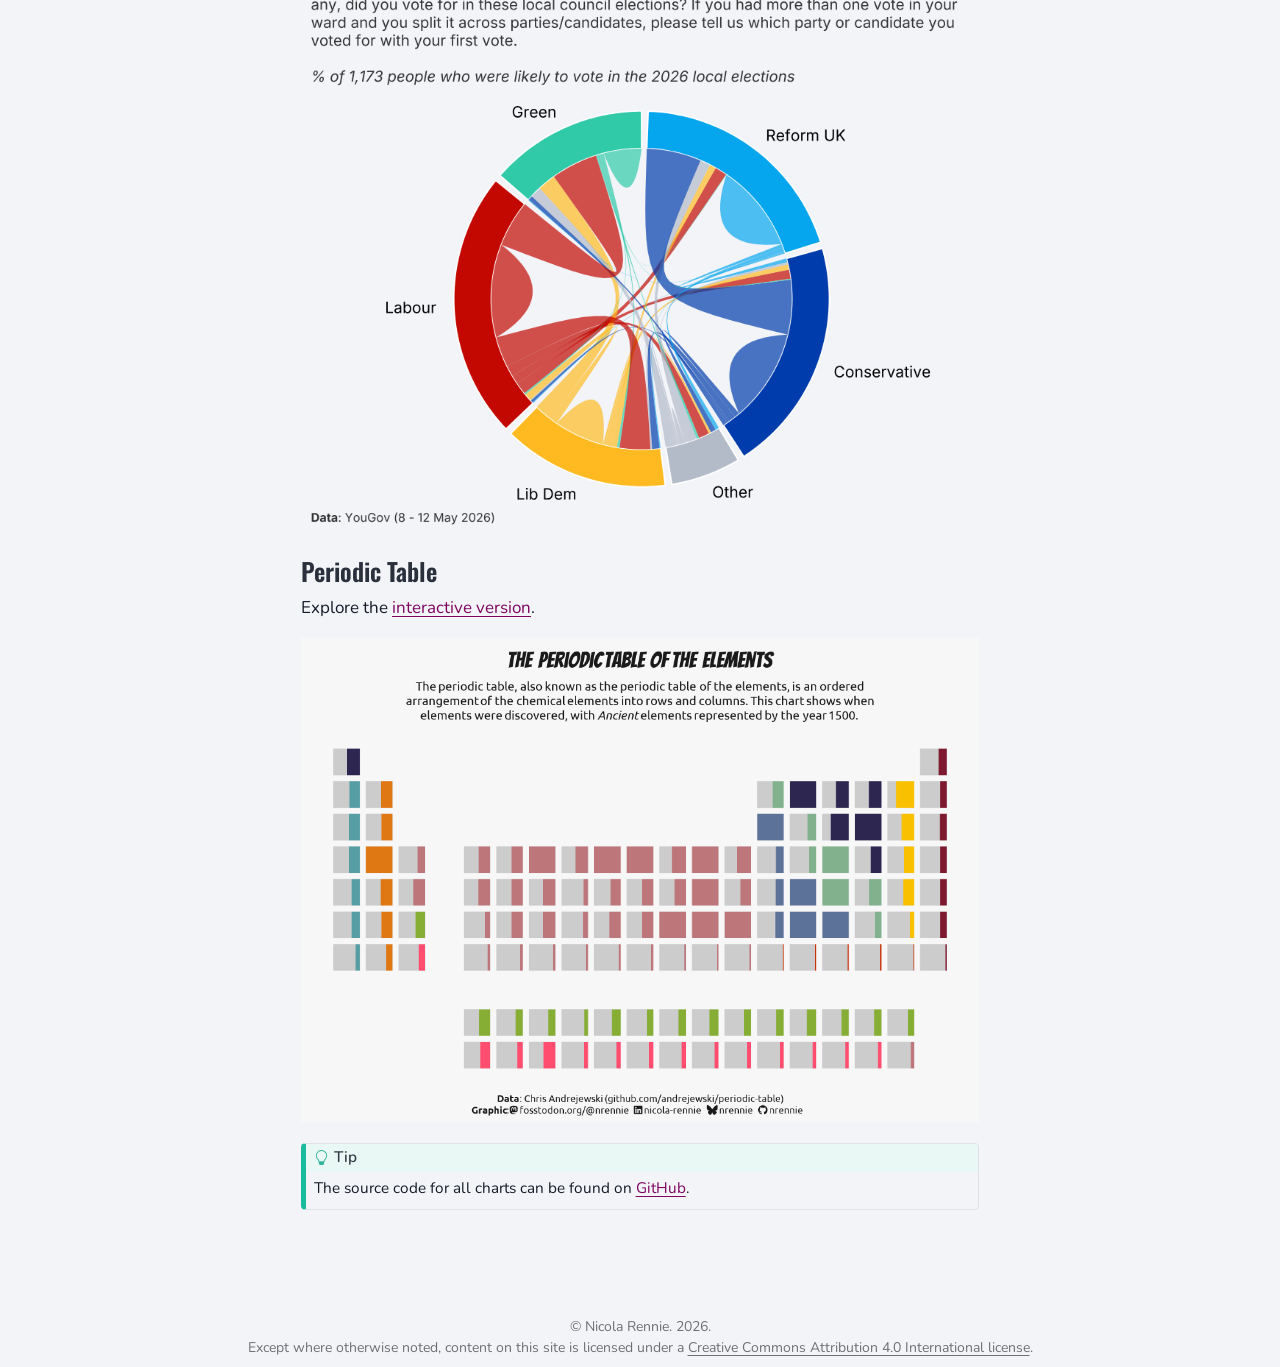
==== commit 2687e1cf: "restructure home page into types" ====
--- a/docs/index.html
+++ b/docs/index.html
@@ -82,11 +82,15 @@
 
 <meta property="og:title" content="Data Visualisation Projects">
 <meta property="og:description" content="">
-<meta property="og:image" content="income-inequality/featured.png">
+<meta property="og:image" content="https://nrennie.github.io/data-viz-projects/income-inequality/featured.png">
 <meta property="og:site_name" content="Data Visualisation Projects">
+<meta property="og:image:height" content="751">
+<meta property="og:image:width" content="1162">
 <meta name="twitter:title" content="Data Visualisation Projects">
 <meta name="twitter:description" content="">
-<meta name="twitter:image" content="income-inequality/featured.png">
+<meta name="twitter:image" content="https://nrennie.github.io/data-viz-projects/income-inequality/featured.png">
+<meta name="twitter:image-height" content="751">
+<meta name="twitter:image-width" content="1162">
 <meta name="twitter:card" content="summary_large_image">
 </head>
 
@@ -317,24 +321,37 @@
     <h2 id="toc-title">On this page</h2>
    
   <ul>
-  <li><a href="#bob-ross-paintings" id="toc-bob-ross-paintings" class="nav-link active" data-scroll-target="#bob-ross-paintings">Bob Ross Paintings</a></li>
+  <li><a href="#static-charts" id="toc-static-charts" class="nav-link active" data-scroll-target="#static-charts">Static charts</a>
+  <ul class="collapse">
+  <li><a href="#history-of-the-akimel-oodham" id="toc-history-of-the-akimel-oodham" class="nav-link" data-scroll-target="#history-of-the-akimel-oodham">History of the Akimel O’odham</a></li>
+  <li><a href="#lemur-family-tree" id="toc-lemur-family-tree" class="nav-link" data-scroll-target="#lemur-family-tree">Lemur Family Tree</a></li>
+  <li><a href="#london-marathon" id="toc-london-marathon" class="nav-link" data-scroll-target="#london-marathon">London Marathon</a></li>
+  <li><a href="#nobel-prize-laureates" id="toc-nobel-prize-laureates" class="nav-link" data-scroll-target="#nobel-prize-laureates">Nobel Prize Laureates</a></li>
+  <li><a href="#reading-shelf" id="toc-reading-shelf" class="nav-link" data-scroll-target="#reading-shelf">Reading Shelf</a></li>
+  <li><a href="#sea-surface-temperatures" id="toc-sea-surface-temperatures" class="nav-link" data-scroll-target="#sea-surface-temperatures">Sea Surface Temperatures</a></li>
+  <li><a href="#tidytuesday-wrapped" id="toc-tidytuesday-wrapped" class="nav-link" data-scroll-target="#tidytuesday-wrapped">TidyTuesday Wrapped</a></li>
+  <li><a href="#western-states-100" id="toc-western-states-100" class="nav-link" data-scroll-target="#western-states-100">Western States 100</a></li>
+  <li><a href="#xkcd-colors" id="toc-xkcd-colors" class="nav-link" data-scroll-target="#xkcd-colors">xkcd Colors</a></li>
+  </ul></li>
+  <li><a href="#static-maps" id="toc-static-maps" class="nav-link" data-scroll-target="#static-maps">Static maps</a>
+  <ul class="collapse">
   <li><a href="#forest-of-bowland" id="toc-forest-of-bowland" class="nav-link" data-scroll-target="#forest-of-bowland">Forest of Bowland</a></li>
   <li><a href="#general-health" id="toc-general-health" class="nav-link" data-scroll-target="#general-health">General Health</a></li>
+  <li><a href="#typography-cartography" id="toc-typography-cartography" class="nav-link" data-scroll-target="#typography-cartography">Typography Cartography</a></li>
+  </ul></li>
+  <li><a href="#data-art" id="toc-data-art" class="nav-link" data-scroll-target="#data-art">Data art</a>
+  <ul class="collapse">
+  <li><a href="#bob-ross-paintings" id="toc-bob-ross-paintings" class="nav-link" data-scroll-target="#bob-ross-paintings">Bob Ross Paintings</a></li>
   <li><a href="#heatmap-blanket-pattern" id="toc-heatmap-blanket-pattern" class="nav-link" data-scroll-target="#heatmap-blanket-pattern">Heatmap Blanket Pattern</a></li>
-  <li><a href="#history-of-the-akimel-oodham" id="toc-history-of-the-akimel-oodham" class="nav-link" data-scroll-target="#history-of-the-akimel-oodham">History of the Akimel O’odham</a></li>
+  <li><a href="#poetry" id="toc-poetry" class="nav-link" data-scroll-target="#poetry">Poetry</a></li>
+  <li><a href="#shakespeares-sonnets" id="toc-shakespeares-sonnets" class="nav-link" data-scroll-target="#shakespeares-sonnets">Shakespeare’s Sonnets</a></li>
+  </ul></li>
+  <li><a href="#interactive-visualisations" id="toc-interactive-visualisations" class="nav-link" data-scroll-target="#interactive-visualisations">Interactive visualisations</a>
+  <ul class="collapse">
   <li><a href="#income-inequality" id="toc-income-inequality" class="nav-link" data-scroll-target="#income-inequality">Income Inequality</a></li>
-  <li><a href="#lemur-family-tree" id="toc-lemur-family-tree" class="nav-link" data-scroll-target="#lemur-family-tree">Lemur Family Tree</a></li>
-  <li><a href="#local-council-elections" id="toc-local-council-elections" class="nav-link" data-scroll-target="#local-council-elections">Local council elections</a></li>
-  <li><a href="#london-marathon" id="toc-london-marathon" class="nav-link" data-scroll-target="#london-marathon">London Marathon</a></li>
-  <li><a href="#nobel-prize-laureates" id="toc-nobel-prize-laureates" class="nav-link" data-scroll-target="#nobel-prize-laureates">Nobel Prize Laureates</a></li>
+  <li><a href="#local-council-elections" id="toc-local-council-elections" class="nav-link" data-scroll-target="#local-council-elections">Local Council Elections</a></li>
   <li><a href="#periodic-table" id="toc-periodic-table" class="nav-link" data-scroll-target="#periodic-table">Periodic Table</a></li>
-  <li><a href="#poetry" id="toc-poetry" class="nav-link" data-scroll-target="#poetry">Poetry</a></li>
-  <li><a href="#reading-shelf" id="toc-reading-shelf" class="nav-link" data-scroll-target="#reading-shelf">Reading Shelf</a></li>
-  <li><a href="#shakespeares-sonnets" id="toc-shakespeares-sonnets" class="nav-link" data-scroll-target="#shakespeares-sonnets">Shakespeare’s Sonnets</a></li>
-  <li><a href="#tidytuesday-wrapped" id="toc-tidytuesday-wrapped" class="nav-link" data-scroll-target="#tidytuesday-wrapped">TidyTuesday Wrapped</a></li>
-  <li><a href="#typography-cartography" id="toc-typography-cartography" class="nav-link" data-scroll-target="#typography-cartography">Typography Cartography</a></li>
-  <li><a href="#western-states-100" id="toc-western-states-100" class="nav-link" data-scroll-target="#western-states-100">Western States 100</a></li>
-  <li><a href="#xkcd-colors" id="toc-xkcd-colors" class="nav-link" data-scroll-target="#xkcd-colors">xkcd Colors</a></li>
+  </ul></li>
   </ul>
 </nav>
 </nav>
@@ -350,116 +367,144 @@
 
 
 <p>This site hosts a collection of <a href="https://nrennie.rbind.io/">my</a> miscellaneous data visualisation projects. This home page includes all static charts, but you can also explore different interactive visualisations via the <em>Interactive projects</em> tab.</p>
-<section id="bob-ross-paintings" class="level2">
-<h2 class="anchored" data-anchor-id="bob-ross-paintings">Bob Ross Paintings</h2>
-<p><a href="Bob Ross Paintings/images/bob-ross-paintings.png" class="lightbox" data-gallery="quarto-lightbox-gallery-1"><img src="Bob Ross Paintings/images/bob-ross-paintings.png" class="img-fluid" style="width:100.0%"></a></p>
-</section>
-<section id="forest-of-bowland" class="level2">
-<h2 class="anchored" data-anchor-id="forest-of-bowland">Forest of Bowland</h2>
-<p><a href="Forest of Bowland/images/forest-of-bowland.png" class="lightbox" data-gallery="quarto-lightbox-gallery-2"><img src="Forest of Bowland/images/forest-of-bowland.png" class="img-fluid" style="width:100.0%"></a></p>
-</section>
-<section id="general-health" class="level2">
-<h2 class="anchored" data-anchor-id="general-health">General Health</h2>
-<div class="grid">
-<div class="g-col-12 g-col-md-6">
-<p><a href="General Health/images/general-health-2021-census-a.png" class="lightbox" data-gallery="quarto-lightbox-gallery-3"><img src="General Health/images/general-health-2021-census-a.png" class="img-fluid" style="width:100.0%"></a></p>
-</div>
-<div class="g-col-12 g-col-md-6">
-<p><a href="General Health/images/general-health-2021-census-b.png" class="lightbox" data-gallery="quarto-lightbox-gallery-4"><img src="General Health/images/general-health-2021-census-b.png" class="img-fluid" style="width:100.0%"></a></p>
-</div>
-</div>
-</section>
-<section id="heatmap-blanket-pattern" class="level2">
-<h2 class="anchored" data-anchor-id="heatmap-blanket-pattern">Heatmap Blanket Pattern</h2>
-<div class="grid">
-<div class="g-col-12 g-col-md-6">
-<p><a href="Heatmap Blanket Pattern/images/heatmap-blanket-pattern.png" class="lightbox" data-gallery="quarto-lightbox-gallery-5"><img src="Heatmap Blanket Pattern/images/heatmap-blanket-pattern.png" class="img-fluid" style="width:100.0%"></a></p>
-</div>
-<div class="g-col-12 g-col-md-6">
-<p><a href="Heatmap Blanket Pattern/images/heatmap-blanket.jpg" class="lightbox" data-gallery="quarto-lightbox-gallery-6"><img src="Heatmap Blanket Pattern/images/heatmap-blanket.jpg" class="img-fluid" style="width:100.0%"></a></p>
-</div>
-</div>
-</section>
-<section id="history-of-the-akimel-oodham" class="level2">
-<h2 class="anchored" data-anchor-id="history-of-the-akimel-oodham">History of the Akimel O’odham</h2>
-<p><a href="History of the Akimel O’odham/images/history.png" class="lightbox" data-gallery="quarto-lightbox-gallery-7"><img src="History of the Akimel O’odham/images/history.png" class="img-fluid" style="width:100.0%"></a></p>
-</section>
-<section id="income-inequality" class="level2">
-<h2 class="anchored" data-anchor-id="income-inequality">Income Inequality</h2>
-<p>Explore the <a href=".\income-inequality/">interactive version</a>.</p>
-<p><a href="income-inequality/featured.png" class="lightbox" data-gallery="quarto-lightbox-gallery-8"><img src="income-inequality/featured.png" class="img-fluid" style="width:100.0%"></a></p>
-</section>
-<section id="lemur-family-tree" class="level2">
-<h2 class="anchored" data-anchor-id="lemur-family-tree">Lemur Family Tree</h2>
-<p><a href="Lemur Family Tree/images/lemur-family-tree.png" class="lightbox" data-gallery="quarto-lightbox-gallery-9"><img src="Lemur Family Tree/images/lemur-family-tree.png" class="img-fluid" style="width:100.0%"></a></p>
-</section>
-<section id="local-council-elections" class="level2">
-<h2 class="anchored" data-anchor-id="local-council-elections">Local council elections</h2>
-<p>Explore the <a href=".\local-council-elections/">interactive version</a>.</p>
-<p><a href="local-council-elections/featured.png" class="lightbox" data-gallery="quarto-lightbox-gallery-10"><img src="local-council-elections/featured.png" class="img-fluid" style="width:100.0%"></a></p>
-</section>
-<section id="london-marathon" class="level2">
-<h2 class="anchored" data-anchor-id="london-marathon">London Marathon</h2>
-<p><a href="London Marathon/images/london-marathon.jpg" class="lightbox" data-gallery="quarto-lightbox-gallery-11"><img src="London Marathon/images/london-marathon.jpg" class="img-fluid" style="width:100.0%"></a></p>
-</section>
-<section id="nobel-prize-laureates" class="level2">
-<h2 class="anchored" data-anchor-id="nobel-prize-laureates">Nobel Prize Laureates</h2>
-<p><a href="Nobel Prize Laureates/images/nobel_light_mode.png" class="lightbox" data-gallery="quarto-lightbox-gallery-12"><img src="Nobel Prize Laureates/images/nobel_light_mode.png" class="img-fluid" style="width:100.0%"></a></p>
-</section>
-<section id="periodic-table" class="level2">
-<h2 class="anchored" data-anchor-id="periodic-table">Periodic Table</h2>
-<p>Explore the <a href=".\periodic-table/">interactive version</a>.</p>
-<p><a href="periodic-table/featured.png" class="lightbox" data-gallery="quarto-lightbox-gallery-13"><img src="periodic-table/featured.png" class="img-fluid" style="width:100.0%"></a></p>
-</section>
-<section id="poetry" class="level2">
-<h2 class="anchored" data-anchor-id="poetry">Poetry</h2>
-<p><a href="Poetry/images/still-i-rise.png" class="lightbox" data-gallery="quarto-lightbox-gallery-14"><img src="Poetry/images/still-i-rise.png" class="img-fluid" style="width:100.0%"></a></p>
-</section>
-<section id="reading-shelf" class="level2">
-<h2 class="anchored" data-anchor-id="reading-shelf">Reading Shelf</h2>
-<p><img src="Reading Shelf/images/reading-shelf.png" class="img-fluid" style="width:100.0%"> ## Sea Surface Temperatures</p>
-<p><a href="ESA Little Pictures/esa-little-pictures.png" class="lightbox" data-gallery="quarto-lightbox-gallery-15"><img src="ESA Little Pictures/esa-little-pictures.png" class="img-fluid" style="width:100.0%"></a></p>
-</section>
-<section id="shakespeares-sonnets" class="level2">
-<h2 class="anchored" data-anchor-id="shakespeares-sonnets">Shakespeare’s Sonnets</h2>
-<div class="grid">
-<div class="g-col-12 g-col-md-4">
-<p><a href="Shakespeare's Sonnets/images/sonnetCLIII.png" class="lightbox" data-gallery="quarto-lightbox-gallery-16"><img src="Shakespeare's Sonnets/images/sonnetCLIII.png" class="img-fluid" style="width:100.0%"></a></p>
-</div>
-<div class="g-col-12 g-col-md-4">
-<p><a href="Shakespeare's Sonnets/images/sonnetCXLIX.png" class="lightbox" data-gallery="quarto-lightbox-gallery-17"><img src="Shakespeare's Sonnets/images/sonnetCXLIX.png" class="img-fluid" style="width:100.0%"></a></p>
-</div>
-<div class="g-col-12 g-col-md-4">
-<p><a href="Shakespeare's Sonnets/images/sonnetXVIII.png" class="lightbox" data-gallery="quarto-lightbox-gallery-18"><img src="Shakespeare's Sonnets/images/sonnetXVIII.png" class="img-fluid" style="width:100.0%"></a></p>
-</div>
-</div>
-</section>
-<section id="tidytuesday-wrapped" class="level2">
-<h2 class="anchored" data-anchor-id="tidytuesday-wrapped">TidyTuesday Wrapped</h2>
+<section id="static-charts" class="level2">
+<h2 class="anchored" data-anchor-id="static-charts">Static charts</h2>
+<section id="history-of-the-akimel-oodham" class="level3">
+<h3 class="anchored" data-anchor-id="history-of-the-akimel-oodham">History of the Akimel O’odham</h3>
+<p><a href="History of the Akimel O’odham/images/history.png" class="lightbox" data-gallery="quarto-lightbox-gallery-1"><img src="History of the Akimel O’odham/images/history.png" class="img-fluid" style="width:100.0%"></a></p>
+</section>
+<section id="lemur-family-tree" class="level3">
+<h3 class="anchored" data-anchor-id="lemur-family-tree">Lemur Family Tree</h3>
+<p><a href="Lemur Family Tree/images/lemur-family-tree.png" class="lightbox" data-gallery="quarto-lightbox-gallery-2"><img src="Lemur Family Tree/images/lemur-family-tree.png" class="img-fluid" style="width:100.0%"></a></p>
+</section>
+<section id="london-marathon" class="level3">
+<h3 class="anchored" data-anchor-id="london-marathon">London Marathon</h3>
+<p><a href="London Marathon/images/london-marathon.jpg" class="lightbox" data-gallery="quarto-lightbox-gallery-3"><img src="London Marathon/images/london-marathon.jpg" class="img-fluid" style="width:100.0%"></a></p>
+</section>
+<section id="nobel-prize-laureates" class="level3">
+<h3 class="anchored" data-anchor-id="nobel-prize-laureates">Nobel Prize Laureates</h3>
+<p><a href="Nobel Prize Laureates/images/nobel_light_mode.png" class="lightbox" data-gallery="quarto-lightbox-gallery-4"><img src="Nobel Prize Laureates/images/nobel_light_mode.png" class="img-fluid" style="width:100.0%"></a></p>
+</section>
+<section id="reading-shelf" class="level3">
+<h3 class="anchored" data-anchor-id="reading-shelf">Reading Shelf</h3>
+<p><a href="Reading Shelf/images/reading-shelf.png" class="lightbox" data-gallery="quarto-lightbox-gallery-5"><img src="Reading Shelf/images/reading-shelf.png" class="img-fluid" style="width:100.0%"></a></p>
+</section>
+<section id="sea-surface-temperatures" class="level3">
+<h3 class="anchored" data-anchor-id="sea-surface-temperatures">Sea Surface Temperatures</h3>
+<p><a href="ESA Little Pictures/esa-little-pictures.png" class="lightbox" data-gallery="quarto-lightbox-gallery-6"><img src="ESA Little Pictures/esa-little-pictures.png" class="img-fluid" style="width:100.0%"></a></p>
+</section>
+<section id="tidytuesday-wrapped" class="level3">
+<h3 class="anchored" data-anchor-id="tidytuesday-wrapped">TidyTuesday Wrapped</h3>
 <p>Summary of my most used R functions and packages in <a href="https://github.com/nrennie/tidytuesday">TidyTuesday visualisations</a>, inspired by Spotify Wrapped.</p>
 <div class="grid">
 <div class="g-col-12 g-col-md-6">
-<p><a href="TidyTuesday Wrapped/images/tidytuesday-wrapped-2023.png" class="lightbox" data-gallery="quarto-lightbox-gallery-19"><img src="TidyTuesday Wrapped/images/tidytuesday-wrapped-2023.png" class="img-fluid" style="width:100.0%"></a></p>
+<p><a href="TidyTuesday Wrapped/images/tidytuesday-wrapped-2023.png" class="lightbox" data-gallery="quarto-lightbox-gallery-7"><img src="TidyTuesday Wrapped/images/tidytuesday-wrapped-2023.png" class="img-fluid" style="width:100.0%"></a></p>
 </div>
 <div class="g-col-12 g-col-md-6">
-<p><a href="TidyTuesday Wrapped/images/tidytuesday-wrapped-2022.png" class="lightbox" data-gallery="quarto-lightbox-gallery-20"><img src="TidyTuesday Wrapped/images/tidytuesday-wrapped-2022.png" class="img-fluid" style="width:100.0%"></a></p>
-</div>
-</div>
-</section>
-<section id="typography-cartography" class="level2">
-<h2 class="anchored" data-anchor-id="typography-cartography">Typography Cartography</h2>
-<p><a href="Typography Cartography/images/typography-cartography.png" class="lightbox" data-gallery="quarto-lightbox-gallery-21"><img src="Typography Cartography/images/typography-cartography.png" class="img-fluid" style="width:100.0%"></a></p>
-</section>
-<section id="western-states-100" class="level2">
-<h2 class="anchored" data-anchor-id="western-states-100">Western States 100</h2>
-<p><a href="Western States 100/western-states-100.jpg" class="lightbox" data-gallery="quarto-lightbox-gallery-22"><img src="Western States 100/western-states-100.jpg" class="img-fluid" style="width:100.0%"></a></p>
-</section>
-<section id="xkcd-colors" class="level2">
-<h2 class="anchored" data-anchor-id="xkcd-colors">xkcd Colors</h2>
-<p><a href="xkcd Colors/images/xkcd-colors.png" class="lightbox" data-gallery="quarto-lightbox-gallery-23"><img src="xkcd Colors/images/xkcd-colors.png" class="img-fluid" style="width:100.0%"></a></p>
+<p><a href="TidyTuesday Wrapped/images/tidytuesday-wrapped-2022.png" class="lightbox" data-gallery="quarto-lightbox-gallery-8"><img src="TidyTuesday Wrapped/images/tidytuesday-wrapped-2022.png" class="img-fluid" style="width:100.0%"></a></p>
+</div>
+</div>
+</section>
+<section id="western-states-100" class="level3">
+<h3 class="anchored" data-anchor-id="western-states-100">Western States 100</h3>
+<p><a href="Western States 100/western-states-100.jpg" class="lightbox" data-gallery="quarto-lightbox-gallery-9"><img src="Western States 100/western-states-100.jpg" class="img-fluid" style="width:100.0%"></a></p>
+</section>
+<section id="xkcd-colors" class="level3">
+<h3 class="anchored" data-anchor-id="xkcd-colors">xkcd Colors</h3>
+<p><a href="xkcd Colors/images/xkcd-colors.png" class="lightbox" data-gallery="quarto-lightbox-gallery-10"><img src="xkcd Colors/images/xkcd-colors.png" class="img-fluid" style="width:100.0%"></a></p>
+</section>
+</section>
+<section id="static-maps" class="level2">
+<h2 class="anchored" data-anchor-id="static-maps">Static maps</h2>
+<section id="forest-of-bowland" class="level3">
+<h3 class="anchored" data-anchor-id="forest-of-bowland">Forest of Bowland</h3>
+<p><a href="Forest of Bowland/images/forest-of-bowland.png" class="lightbox" data-gallery="quarto-lightbox-gallery-11"><img src="Forest of Bowland/images/forest-of-bowland.png" class="img-fluid" style="width:100.0%"></a></p>
+</section>
+<section id="general-health" class="level3">
+<h3 class="anchored" data-anchor-id="general-health">General Health</h3>
+<div class="grid">
+<div class="g-col-12 g-col-md-6">
+<p><a href="General Health/images/general-health-2021-census-a.png" class="lightbox" data-gallery="quarto-lightbox-gallery-12"><img src="General Health/images/general-health-2021-census-a.png" class="img-fluid" style="width:100.0%"></a></p>
+</div>
+<div class="g-col-12 g-col-md-6">
+<p><a href="General Health/images/general-health-2021-census-b.png" class="lightbox" data-gallery="quarto-lightbox-gallery-13"><img src="General Health/images/general-health-2021-census-b.png" class="img-fluid" style="width:100.0%"></a></p>
+</div>
+</div>
+</section>
+<section id="typography-cartography" class="level3">
+<h3 class="anchored" data-anchor-id="typography-cartography">Typography Cartography</h3>
+<p><a href="Typography Cartography/images/typography-cartography.png" class="lightbox" data-gallery="quarto-lightbox-gallery-14"><img src="Typography Cartography/images/typography-cartography.png" class="img-fluid" style="width:100.0%"></a></p>
+</section>
+</section>
+<section id="data-art" class="level2">
+<h2 class="anchored" data-anchor-id="data-art">Data art</h2>
+<section id="bob-ross-paintings" class="level3">
+<h3 class="anchored" data-anchor-id="bob-ross-paintings">Bob Ross Paintings</h3>
+<p>Heatmap treemap of most common colours used in Bob Ross paintings.</p>
+<p><a href="Bob Ross Paintings/images/bob-ross-paintings.png" class="lightbox" data-gallery="quarto-lightbox-gallery-15"><img src="Bob Ross Paintings/images/bob-ross-paintings.png" class="img-fluid" style="width:100.0%"></a></p>
+</section>
+<section id="heatmap-blanket-pattern" class="level3">
+<h3 class="anchored" data-anchor-id="heatmap-blanket-pattern">Heatmap Blanket Pattern</h3>
+<div class="grid">
+<div class="g-col-12 g-col-md-6">
+<p><a href="Heatmap Blanket Pattern/images/heatmap-blanket-pattern.png" class="lightbox" data-gallery="quarto-lightbox-gallery-16"><img src="Heatmap Blanket Pattern/images/heatmap-blanket-pattern.png" class="img-fluid" style="width:100.0%"></a></p>
+</div>
+<div class="g-col-12 g-col-md-6">
+<p><a href="Heatmap Blanket Pattern/images/heatmap-blanket.jpg" class="lightbox" data-gallery="quarto-lightbox-gallery-17"><img src="Heatmap Blanket Pattern/images/heatmap-blanket.jpg" class="img-fluid" style="width:100.0%"></a></p>
+</div>
+</div>
+</section>
+<section id="poetry" class="level3">
+<h3 class="anchored" data-anchor-id="poetry">Poetry</h3>
+<p><a href="Poetry/images/still-i-rise.png" class="lightbox" data-gallery="quarto-lightbox-gallery-18"><img src="Poetry/images/still-i-rise.png" class="img-fluid" style="width:100.0%"></a></p>
+</section>
+<section id="shakespeares-sonnets" class="level3">
+<h3 class="anchored" data-anchor-id="shakespeares-sonnets">Shakespeare’s Sonnets</h3>
+<div class="grid">
+<div class="g-col-12 g-col-md-4">
+<p><a href="Shakespeare's Sonnets/images/sonnetCLIII.png" class="lightbox" data-gallery="quarto-lightbox-gallery-19"><img src="Shakespeare's Sonnets/images/sonnetCLIII.png" class="img-fluid" style="width:100.0%"></a></p>
+</div>
+<div class="g-col-12 g-col-md-4">
+<p><a href="Shakespeare's Sonnets/images/sonnetCXLIX.png" class="lightbox" data-gallery="quarto-lightbox-gallery-20"><img src="Shakespeare's Sonnets/images/sonnetCXLIX.png" class="img-fluid" style="width:100.0%"></a></p>
+</div>
+<div class="g-col-12 g-col-md-4">
+<p><a href="Shakespeare's Sonnets/images/sonnetXVIII.png" class="lightbox" data-gallery="quarto-lightbox-gallery-21"><img src="Shakespeare's Sonnets/images/sonnetXVIII.png" class="img-fluid" style="width:100.0%"></a></p>
+</div>
+</div>
+</section>
+</section>
+<section id="interactive-visualisations" class="level2">
+<h2 class="anchored" data-anchor-id="interactive-visualisations">Interactive visualisations</h2>
+<section id="income-inequality" class="level3">
+<h3 class="anchored" data-anchor-id="income-inequality">Income Inequality</h3>
+<p>Explore the <a href=".\income-inequality/">interactive version</a>.</p>
+<p><a href="income-inequality/featured.png" class="lightbox" data-gallery="quarto-lightbox-gallery-22"><img src="income-inequality/featured.png" class="img-fluid" style="width:100.0%"></a></p>
+</section>
+<section id="local-council-elections" class="level3">
+<h3 class="anchored" data-anchor-id="local-council-elections">Local Council Elections</h3>
+<p>Explore the <a href=".\local-council-elections/">interactive version</a>.</p>
+<p><a href="local-council-elections/featured.png" class="lightbox" data-gallery="quarto-lightbox-gallery-23"><img src="local-council-elections/featured.png" class="img-fluid" style="width:100.0%"></a></p>
+</section>
+<section id="periodic-table" class="level3">
+<h3 class="anchored" data-anchor-id="periodic-table">Periodic Table</h3>
+<p>Explore the <a href=".\periodic-table/">interactive version</a>.</p>
+<p><a href="periodic-table/featured.png" class="lightbox" data-gallery="quarto-lightbox-gallery-24"><img src="periodic-table/featured.png" class="img-fluid" style="width:100.0%"></a></p>
+<div class="callout callout-style-default callout-tip callout-titled">
+<div class="callout-header d-flex align-content-center">
+<div class="callout-icon-container">
+<i class="callout-icon"></i>
+</div>
+<div class="callout-title-container flex-fill">
+Tip
+</div>
+</div>
+<div class="callout-body-container callout-body">
 <p>The source code for all charts can be found on <a href="https://github.com/nrennie/data-viz-projects">GitHub</a>.</p>
-
-
+</div>
+</div>
+
+
+</section>
 </section>
 
 </main> <!-- /main -->
@@ -549,7 +594,7 @@
     }
       var localhostRegex = new RegExp(/^(?:http|https):\/\/localhost\:?[0-9]*\//);
       var mailtoRegex = new RegExp(/^mailto:/);
-        var filterRegex = new RegExp('/' + window.location.host + '/');
+        var filterRegex = new RegExp("https:\/\/nrennie\.github\.io\/data-viz-projects\/");
       var isInternal = (href) => {
           return filterRegex.test(href) || localhostRegex.test(href) || mailtoRegex.test(href);
       }
